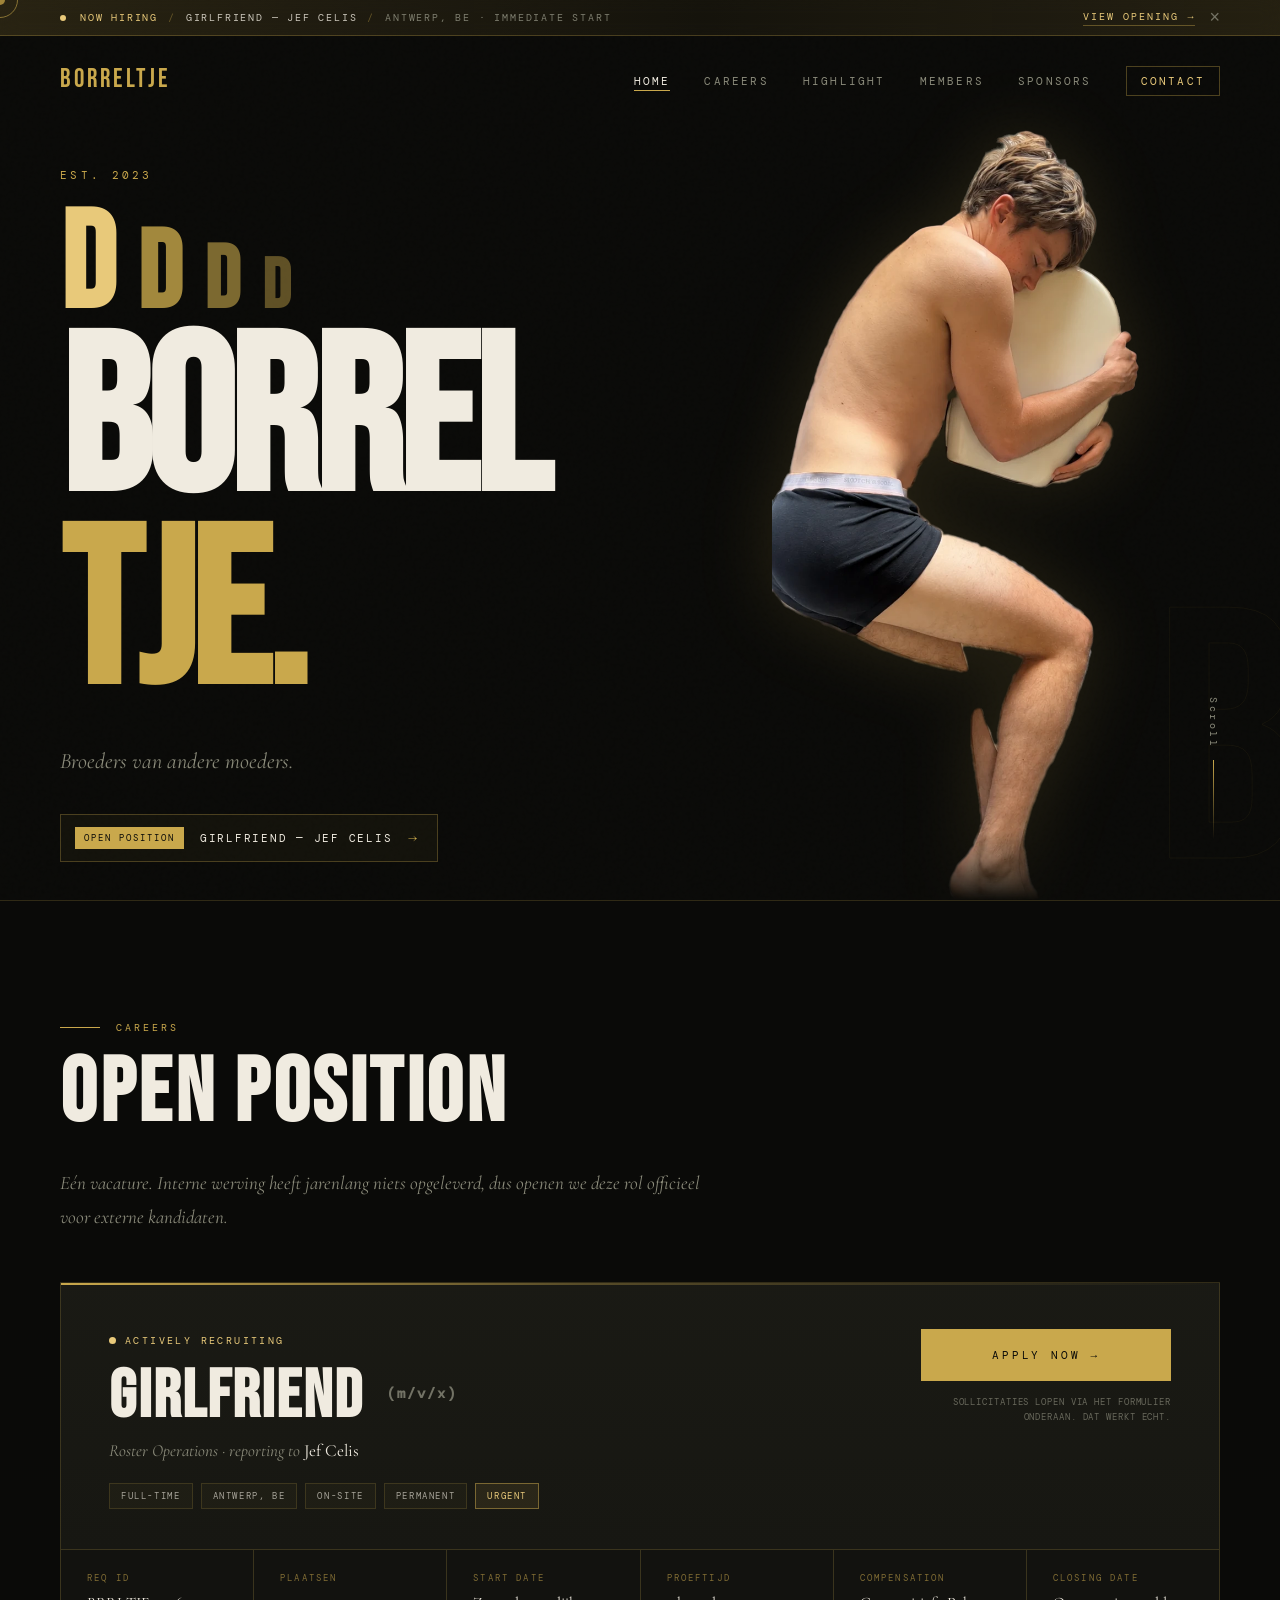
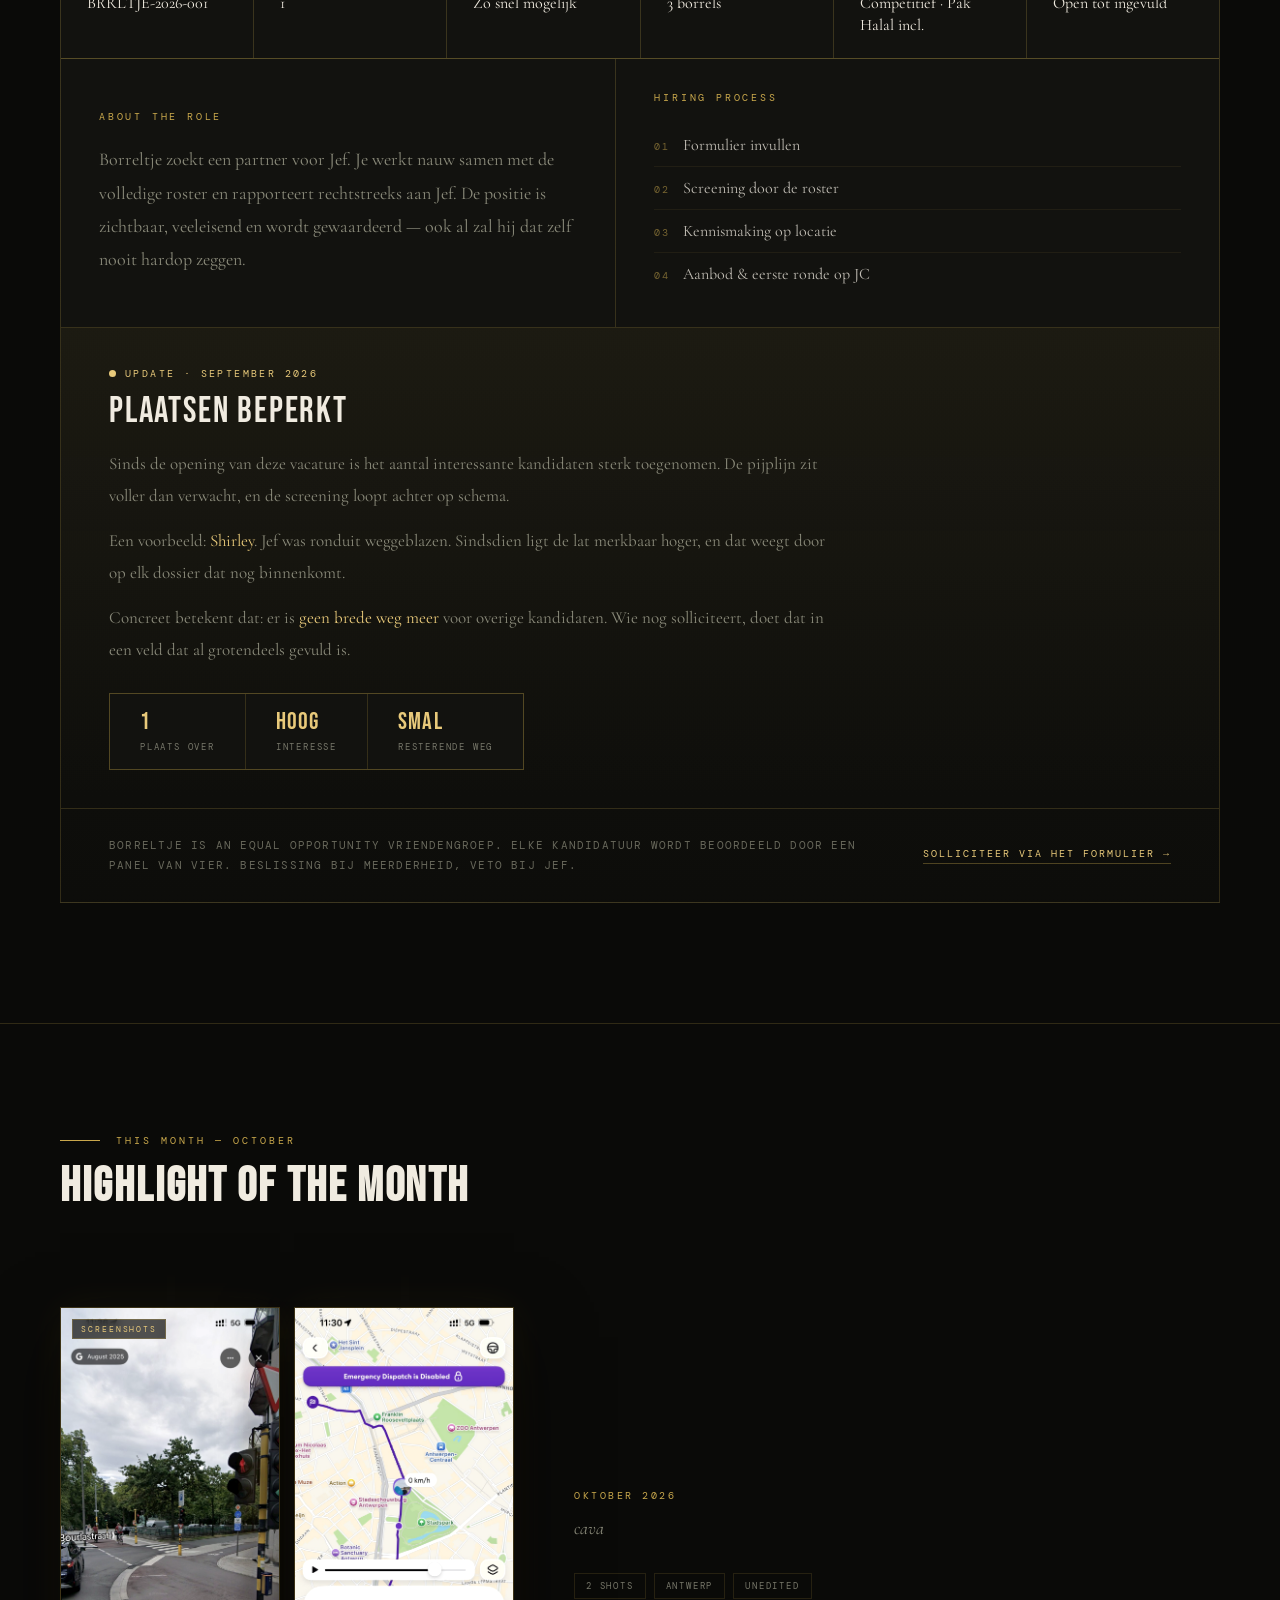
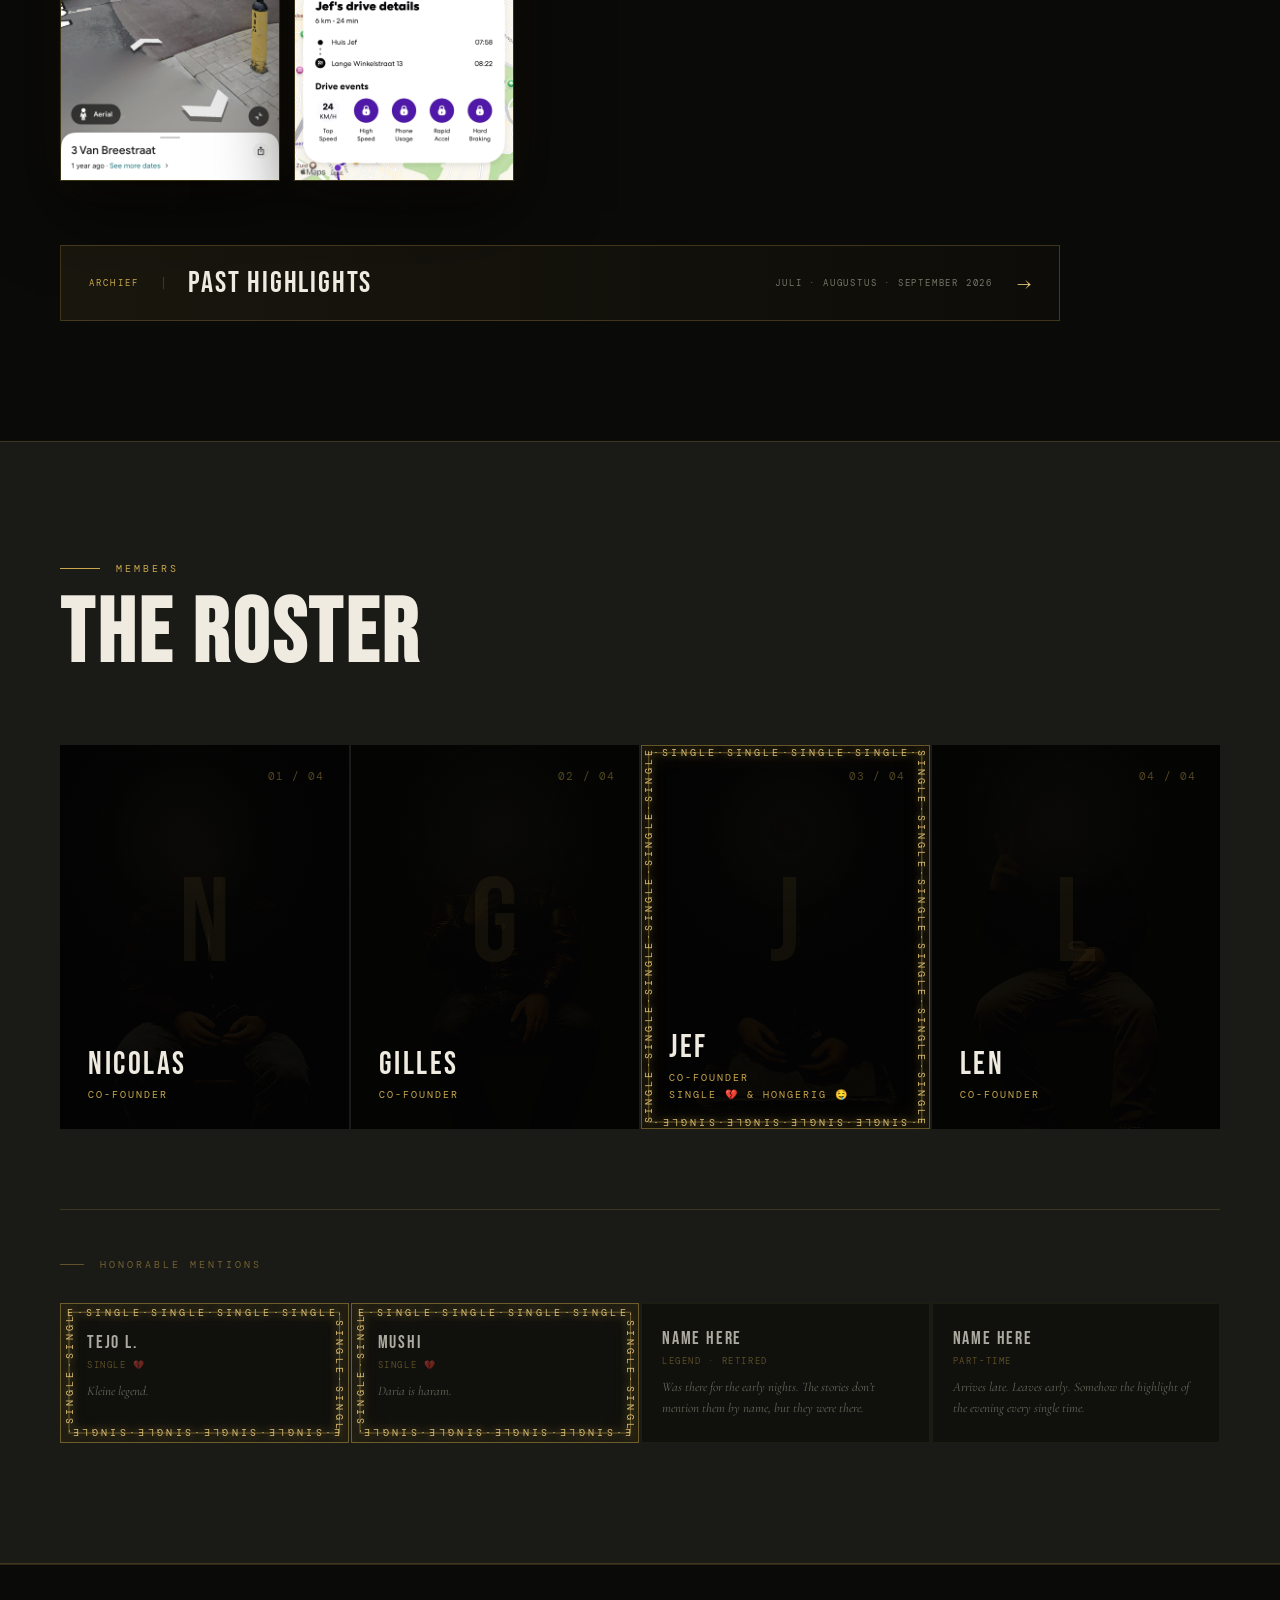
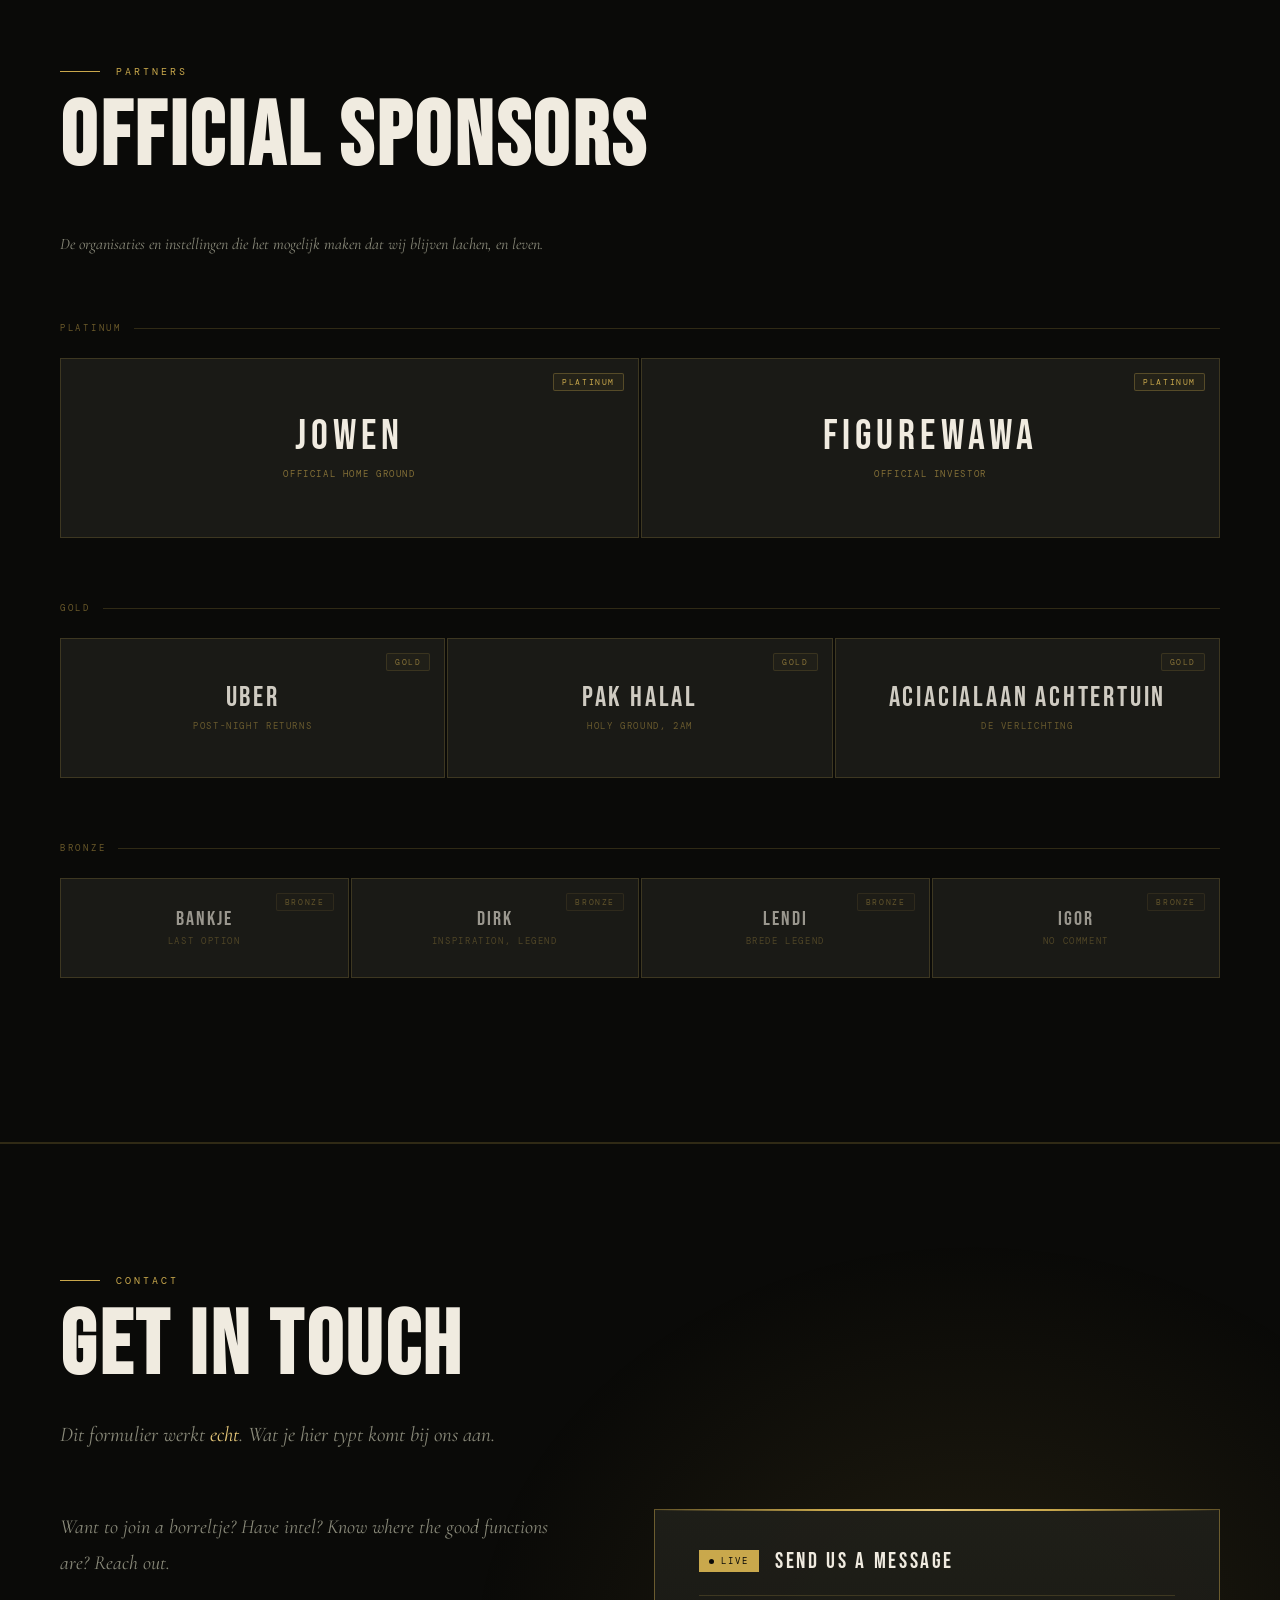
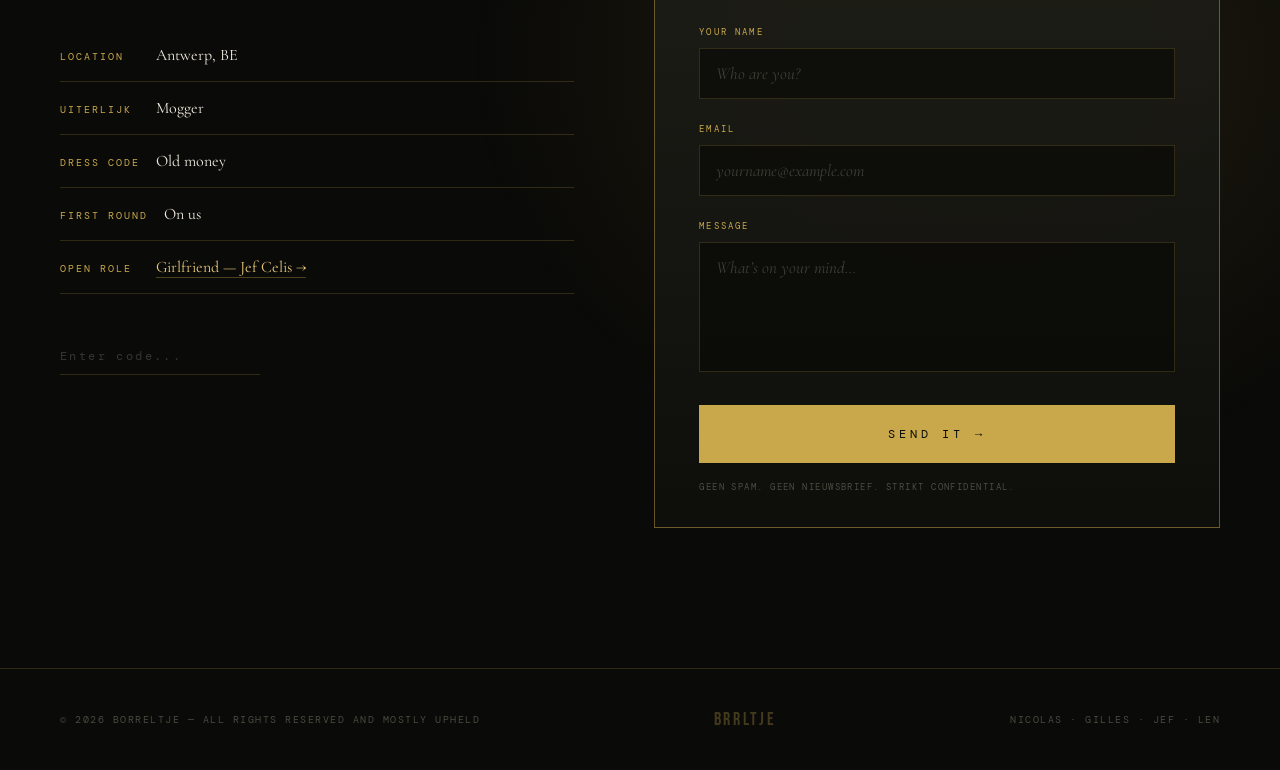
==== index.html @ 22146b02 "October highlight: cava; move September to Past Highlights Co-Authored-By: Claude Opus 5.5 <noreply@" ====
<!DOCTYPE html>
<html lang="en">
<head>
<meta charset="UTF-8">
<meta name="viewport" content="width=device-width, initial-scale=1.0">
<title>BORRELTJE</title>
<link href="https://fonts.googleapis.com/css2?family=Bebas+Neue&family=Cormorant+Garamond:ital,wght@0,300;0,400;1,300;1,400&family=DM+Mono:wght@300;400&display=swap" rel="stylesheet">
<link rel="stylesheet" href="styles.css">
</head>
<body>

<div class="cursor" id="cursor"></div>
<div class="cursor-ring" id="cursorRing"></div>

<!-- HIRING BAR -->
<div class="hiring-bar" id="hiringBar">
  <span class="hiring-dot"></span>
  <p class="hiring-text"><strong>Now hiring</strong><span class="hiring-sep">/</span>Girlfriend &mdash; Jef Celis<span class="hiring-sep">/</span><span class="hiring-loc">Antwerp, BE &middot; Immediate start</span></p>
  <a href="#vacancy" class="hiring-cta">View opening &rarr;</a>
  <button class="hiring-close" id="hiringClose" type="button" aria-label="Dismiss announcement">&times;</button>
</div>

<!-- NAV -->
<nav id="nav">
  <a href="#home" class="nav-logo">Borreltje</a>
  <ul class="nav-links" id="navLinks">
    <li><a href="#home" class="active">Home</a></li>
    <li><a href="#vacancy">Careers</a></li>
    <li class="nav-optional"><a href="#highlight">Highlight</a></li>
    <li><a href="#members">Members</a></li>
    <li><a href="#sponsors">Sponsors</a></li>
    <li><a href="#contact" class="nav-cta">Contact</a></li>
  </ul>
  <button class="nav-toggle" id="navToggle" type="button"
          aria-label="Open menu" aria-expanded="false" aria-controls="navLinks">
    <span></span><span></span><span></span>
  </button>
</nav>
<div class="nav-scrim" id="navScrim" aria-hidden="true"></div>

<!-- HERO -->
<section id="home">
  <div class="hero-eyebrow">Est. 2023</div>
  <h1 class="hero-title hero-title--drop" id="heroDrop" aria-label="Borreltje.">
    <span class="drop-stutter" aria-hidden="true"><i style="--i:0">D</i><i style="--i:1">d</i><i style="--i:2">d</i><i style="--i:3">d</i></span>
    <span class="drop-word">Borrel</span>
    <span class="drop-word">tje.</span>
  </h1>
  <p class="hero-sub">Broeders van andere moeders.</p>

  <a href="#vacancy" class="hero-vacancy">
    <span class="hero-vacancy-badge">Open position</span>
    <span class="hero-vacancy-role">Girlfriend &mdash; Jef Celis</span>
    <span class="hero-vacancy-arrow">&rarr;</span>
  </a>

  <div class="hero-line"><span>Scroll</span></div>
  <div class="hero-bg-text">B</div>
  <div class="hero-photo hero-photo--cutout"><img src="assets/hero-cutout.webp" alt="" width="666" height="1395"></div>
</section>

<!-- VACANCY -->
<section id="vacancy">
  <div class="section-label">Careers</div>
  <h2 class="section-title reveal">OPEN POSITION</h2>
  <p class="vacancy-intro reveal">
    E&eacute;n vacature. Interne werving heeft jarenlang niets opgeleverd, dus openen we deze rol
    officieel voor externe kandidaten.
  </p>

  <article class="job-card reveal">

    <header class="job-head">
      <div class="job-head-main">
        <div class="job-status"><span class="job-status-dot"></span>Actively recruiting</div>
        <h3 class="job-title">Girlfriend <span>(m/v/x)</span></h3>
        <p class="job-team">Roster Operations &middot; reporting to <strong>Jef Celis</strong></p>
        <ul class="job-tags">
          <li>Full-time</li>
          <li>Antwerp, BE</li>
          <li>On-site</li>
          <li>Permanent</li>
          <li class="urgent">Urgent</li>
        </ul>
      </div>
      <div class="job-head-side">
        <a href="#contact" class="job-apply"><span>Apply now &rarr;</span></a>
        <p class="job-apply-note">Sollicitaties lopen via het formulier onderaan. Dat werkt echt.</p>
      </div>
    </header>

    <div class="job-meta">
      <div class="job-meta-item">
        <span class="job-meta-label">Req ID</span>
        <span class="job-meta-val">BRRLTJE-2026-001</span>
      </div>
      <div class="job-meta-item">
        <span class="job-meta-label">Plaatsen</span>
        <span class="job-meta-val">1</span>
      </div>
      <div class="job-meta-item">
        <span class="job-meta-label">Start date</span>
        <span class="job-meta-val">Zo snel mogelijk</span>
      </div>
      <div class="job-meta-item">
        <span class="job-meta-label">Proeftijd</span>
        <span class="job-meta-val">3 borrels</span>
      </div>
      <div class="job-meta-item">
        <span class="job-meta-label">Compensation</span>
        <span class="job-meta-val">Competitief &middot; Pak Halal incl.</span>
      </div>
      <div class="job-meta-item">
        <span class="job-meta-label">Closing date</span>
        <span class="job-meta-val">Open tot ingevuld</span>
      </div>
    </div>

    <div class="job-body">
      <section class="job-block">
        <h4 class="job-block-title">About the role</h4>
        <p class="job-block-text">
          Borreltje zoekt een partner voor Jef. Je werkt nauw samen met de volledige roster
          en rapporteert rechtstreeks aan Jef. De positie is zichtbaar, veeleisend en wordt
          gewaardeerd &mdash; ook al zal hij dat zelf nooit hardop zeggen.
        </p>
      </section>

      <section class="job-block">
        <h4 class="job-block-title">Hiring process</h4>
        <ol class="job-steps">
          <li><span>01</span>Formulier invullen</li>
          <li><span>02</span>Screening door de roster</li>
          <li><span>03</span>Kennismaking op locatie</li>
          <li><span>04</span>Aanbod &amp; eerste ronde op JC</li>
        </ol>
      </section>
    </div>

    <aside class="job-notice">
      <div class="job-notice-head">
        <span class="job-notice-dot"></span>
        <span class="job-notice-label">Update &middot; September 2026</span>
      </div>
      <h4 class="job-notice-title">Plaatsen beperkt</h4>
      <p class="job-notice-text">
        Sinds de opening van deze vacature is het aantal interessante kandidaten sterk
        toegenomen. De pijplijn zit voller dan verwacht, en de screening loopt achter op schema.
      </p>
      <p class="job-notice-text">
        Een voorbeeld: <strong>Shirley</strong>. Jef was ronduit weggeblazen. Sindsdien ligt de
        lat merkbaar hoger, en dat weegt door op elk dossier dat nog binnenkomt.
      </p>
      <p class="job-notice-text">
        Concreet betekent dat: er is <strong>geen brede weg meer</strong> voor overige kandidaten.
        Wie nog solliciteert, doet dat in een veld dat al grotendeels gevuld is.
      </p>
      <div class="job-notice-stats">
        <div class="job-notice-stat">
          <span class="job-notice-stat-val">1</span>
          <span class="job-notice-stat-label">Plaats over</span>
        </div>
        <div class="job-notice-stat">
          <span class="job-notice-stat-val">Hoog</span>
          <span class="job-notice-stat-label">Interesse</span>
        </div>
        <div class="job-notice-stat">
          <span class="job-notice-stat-val">Smal</span>
          <span class="job-notice-stat-label">Resterende weg</span>
        </div>
      </div>
    </aside>

    <footer class="job-foot">
      <p>
        Borreltje is an equal opportunity vriendengroep. Elke kandidatuur wordt beoordeeld door een
        panel van vier. Beslissing bij meerderheid, veto bij Jef.
      </p>
      <a href="#contact" class="job-foot-link">Solliciteer via het formulier &rarr;</a>
    </footer>

  </article>
</section>

<!-- HIGHLIGHT OF THE MONTH -->
<section id="highlight">
  <div class="section-label">This Month &mdash; October</div>
  <h2 class="section-title reveal" style="font-size:clamp(26px,7vw,48px);">HIGHLIGHT OF THE MONTH</h2>

  <div class="highlight-box reveal">
    <div class="highlight-gallery highlight-gallery--phone">
      <figure class="highlight-shot">
        <img src="assets/highlight-cava-1.jpg" alt="Street View van het kruispunt aan de Van Breestraat in Antwerpen" loading="lazy">
      </figure>
      <figure class="highlight-shot">
        <img src="assets/highlight-cava-2.jpg" alt="Life360-rit van Jef: 6 km in 24 minuten naar de Lange Winkelstraat, topsnelheid 24 km/u" loading="lazy">
      </figure>
      <span class="highlight-media-tag">Screenshots</span>
    </div>

    <div class="highlight-text">
      <div class="highlight-date">Oktober 2026</div>
      <p class="highlight-caption">cava</p>
      <div class="highlight-meta">
        <span>2 shots</span>
        <span>Antwerp</span>
        <span>Unedited</span>
      </div>
    </div>
  </div>

  <a href="past-highlights.html" class="highlight-archive reveal">
    <span class="highlight-archive-label">Archief</span>
    <span class="highlight-archive-title">Past Highlights</span>
    <span class="highlight-archive-months">Juli &middot; Augustus &middot; September 2026</span>
    <span class="highlight-archive-arrow" aria-hidden="true">&rarr;</span>
  </a>
</section>

<!-- MEMBERS -->
<section id="members">
  <div class="section-label">Members</div>
  <h2 class="section-title reveal">THE ROSTER</h2>

  <div class="members-grid">
    <!-- Nicolas -->
    <div class="member-card reveal" style="--member-photo:url('assets/portrait-nicolas.jpg'); --face-x:43%; --face-y:24%">
      <div class="member-bg"></div>
      <div class="member-shade"></div>
      <div class="member-initial">N</div>
      <div class="member-index">01 / 04</div>
      <div class="member-border"></div>
      <div class="member-name-wrap">
        <div class="member-name">Nicolas</div>
        <div class="member-role">Co-founder</div>
      </div>
      <div class="member-info">
        <p class="member-desc">Group leader</p>
      </div>
    </div>

    <!-- Gilles -->
    <div class="member-card reveal" style="transition-delay:0.1s; --member-photo:url('assets/portrait-gilles.jpg'); --face-x:51%; --face-y:23%">
      <div class="member-bg"></div>
      <div class="member-shade"></div>
      <div class="member-initial">G</div>
      <div class="member-index">02 / 04</div>
      <div class="member-border"></div>
      <div class="member-name-wrap">
        <div class="member-name">Gilles</div>
        <div class="member-role">Co-founder</div>
      </div>
      <div class="member-info">
        <p class="member-desc">SO naar Polen</p>
      </div>
    </div>

    <!-- Jef -->
    <div class="member-card member-card--single reveal" style="transition-delay:0.2s; --member-photo:url('assets/portrait-jef.jpg'); --face-x:51%; --face-y:23%">
      <div class="member-bg"></div>
      <div class="member-shade"></div>
      <div class="member-initial">J</div>
      <div class="member-index">03 / 04</div>
      <div class="member-border"></div>

      <svg class="single-ring" viewBox="0 0 300 400" preserveAspectRatio="xMidYMid meet"
           xmlns="http://www.w3.org/2000/svg" xmlns:xlink="http://www.w3.org/1999/xlink" aria-hidden="true">
        <defs>
          <path id="singleRingPath" d="M 8 8 H 292 V 392 H 8 Z"/>
        </defs>
        <use class="single-ring-track" href="#singleRingPath" xlink:href="#singleRingPath"/>
        <text class="single-ring-text" textLength="2672" lengthAdjust="spacing" dy="0.34em"><textPath href="#singleRingPath" xlink:href="#singleRingPath" startOffset="-133.6">SINGLE·SINGLE·SINGLE·SINGLE·SINGLE·SINGLE·SINGLE·SINGLE·SINGLE·SINGLE·SINGLE·SINGLE·SINGLE·SINGLE·SINGLE·SINGLE·SINGLE·SINGLE·SINGLE·SINGLE·SINGLE·SINGLE·SINGLE·SINGLE·SINGLE·SINGLE·SINGLE·SINGLE·SINGLE·SINGLE·SINGLE·SINGLE·SINGLE·SINGLE·SINGLE·SINGLE·SINGLE·SINGLE·SINGLE·SINGLE·<animate attributeName="startOffset" from="-133.6" to="-66.8" dur="1.6s" repeatCount="indefinite"/></textPath></text>
      </svg>

      <div class="member-name-wrap">
        <div class="member-name">Jef</div>
        <div class="member-role">Co-founder</div>
        <div class="member-role">Single &#128148; &amp; hongerig &#129316;</div>
      </div>
      <div class="member-info">
        <p class="member-desc">Vacature open &mdash; zie <a href="#vacancy">Careers</a></p>
      </div>
    </div>

    <!-- Len -->
    <div class="member-card reveal" style="transition-delay:0.3s; --member-photo:url('assets/portrait-len.jpg'); --face-x:45%; --face-y:19%">
      <div class="member-bg"></div>
      <div class="member-shade"></div>
      <div class="member-initial">L</div>
      <div class="member-index">04 / 04</div>
      <div class="member-border"></div>
      <div class="member-name-wrap">
        <div class="member-name">Len</div>
        <div class="member-role">Co-founder</div>
      </div>
      <div class="member-info">
        <p class="member-desc">D d de mogger</p>
      </div>
    </div>
  </div>

  <!-- HONORABLE MENTIONS -->
  <div class="honorable-mentions reveal" style="transition-delay:0.4s">
    <div class="honorable-label">Honorable Mentions</div>
    <div class="honorable-grid">

      <!-- Tejo + Mushi: same SINGLE ring as Jef, drawn to the card's size by script.js -->
      <div class="honorable-card honorable-card--single">
        <svg class="single-ring single-ring--fit" aria-hidden="true"></svg>
        <div class="honorable-name">Tejo L.</div>
        <div class="honorable-tag">Single &#128148;</div>
        <p class="honorable-desc">Kleine legend.</p>
      </div>

      <div class="honorable-card honorable-card--single">
        <svg class="single-ring single-ring--fit" aria-hidden="true"></svg>
        <div class="honorable-name">Mushi</div>
        <div class="honorable-tag">Single &#128148;</div>
        <p class="honorable-desc">Daria is haram.</p>
      </div>

      <div class="honorable-card">
        <div class="honorable-name">Name Here</div>
        <div class="honorable-tag">Legend &middot; Retired</div>
        <p class="honorable-desc">Was there for the early nights. The stories don&rsquo;t mention them by name, but they were there.</p>
      </div>

      <div class="honorable-card">
        <div class="honorable-name">Name Here</div>
        <div class="honorable-tag">Part-time</div>
        <p class="honorable-desc">Arrives late. Leaves early. Somehow the highlight of the evening every single time.</p>
      </div>

    </div>
  </div>
</section>

<!-- SPONSORS -->
<section id="sponsors">
  <div class="section-label">Partners</div>
  <h2 class="section-title reveal">OFFICIAL SPONSORS</h2>

  <p class="sponsors-intro reveal">
    De organisaties en instellingen die het mogelijk maken dat wij blijven lachen, en leven.
  </p>

  <!-- PLATINUM -->
  <div class="sponsors-tier reveal">
    <div class="sponsors-tier-label">Platinum</div>
    <div class="sponsors-row-platinum">

      <div class="sponsor-card platinum">
        <div class="sponsor-tier-badge">Platinum</div>
        <div class="sponsor-logo-text">Jowen</div>
        <div class="sponsor-tagline">Official Home Ground</div>
      </div>

      <div class="sponsor-card platinum">
        <div class="sponsor-tier-badge">Platinum</div>
        <div class="sponsor-logo-text">Figurewawa</div>
        <div class="sponsor-tagline">Official investor</div>
      </div>

    </div>
  </div>

  <!-- GOLD -->
  <div class="sponsors-tier reveal" style="transition-delay:0.1s">
    <div class="sponsors-tier-label">Gold</div>
    <div class="sponsors-row-gold">

      <div class="sponsor-card gold">
        <div class="sponsor-tier-badge">Gold</div>
        <div class="sponsor-logo-text">Uber</div>
        <div class="sponsor-tagline">Post-night returns</div>
      </div>

      <div class="sponsor-card gold">
        <div class="sponsor-tier-badge">Gold</div>
        <div class="sponsor-logo-text">Pak Halal</div>
        <div class="sponsor-tagline">Holy ground, 2AM</div>
      </div>

      <div class="sponsor-card gold">
        <div class="sponsor-tier-badge">Gold</div>
        <div class="sponsor-logo-text">Aciacialaan achtertuin</div>
        <div class="sponsor-tagline">De verlichting</div>
      </div>

    </div>
  </div>

  <!-- BRONZE -->
  <div class="sponsors-tier reveal" style="transition-delay:0.2s">
    <div class="sponsors-tier-label">Bronze</div>
    <div class="sponsors-row-bronze">

      <div class="sponsor-card bronze">
        <div class="sponsor-tier-badge">Bronze</div>
        <div class="sponsor-logo-text">Bankje</div>
        <div class="sponsor-tagline">Last option</div>
      </div>

      <div class="sponsor-card bronze">
        <div class="sponsor-tier-badge">Bronze</div>
        <div class="sponsor-logo-text">Dirk</div>
        <div class="sponsor-tagline">Inspiration, Legend</div>
      </div>

      <div class="sponsor-card bronze">
        <div class="sponsor-tier-badge">Bronze</div>
        <div class="sponsor-logo-text">Lendi</div>
        <div class="sponsor-tagline">Brede legend</div>
      </div>

      <div class="sponsor-card bronze">
        <div class="sponsor-tier-badge">Bronze</div>
        <div class="sponsor-logo-text">Igor</div>
        <div class="sponsor-tagline">No comment</div>
      </div>

    </div>
  </div>

</section>

<!-- CONTACT -->
<section id="contact">
  <div class="contact-glow" aria-hidden="true"></div>

  <div class="section-label">Contact</div>
  <h2 class="section-title reveal">GET IN TOUCH</h2>
  <p class="contact-tagline reveal">
    Dit formulier werkt <em>echt</em>. Wat je hier typt komt bij ons aan.
  </p>

  <div class="contact-inner">
    <div class="contact-left reveal">
      <p>Want to join a borreltje? Have intel? Know where the good functions are? Reach out.</p>
      <div class="contact-detail">
        <span class="contact-detail-label">Location</span>
        <span class="contact-detail-val">Antwerp, BE</span>
      </div>
      <div class="contact-detail">
        <span class="contact-detail-label">Uiterlijk</span>
        <span class="contact-detail-val">Mogger</span>
      </div>
      <div class="contact-detail">
        <span class="contact-detail-label">Dress code</span>
        <span class="contact-detail-val">Old money</span>
      </div>
      <div class="contact-detail">
        <span class="contact-detail-label">First round</span>
        <span class="contact-detail-val">On us</span>
      </div>
      <div class="contact-detail">
        <span class="contact-detail-label">Open role</span>
        <span class="contact-detail-val"><a href="#vacancy" class="contact-detail-link">Girlfriend &mdash; Jef Celis &rarr;</a></span>
      </div>
      <div class="secret-wrap">
        <input
          type="password"
          placeholder="Enter code..."
          id="secretCode"
          aria-label="Secret code"
        >
      </div>
    </div>

    <div class="contact-form-wrap reveal" style="transition-delay:0.15s">
      <div class="form-panel-label">
        <span class="form-live"><span class="form-live-dot"></span>Live</span>
        <span class="form-panel-title">Send us a message</span>
      </div>

      <form
        class="contact-form"
        id="contactForm"
        action="https://formspree.io/f/mzdyogzz"
        method="POST"
        onsubmit="handleSubmit(event)">
        <div class="form-group">
          <label for="fname">Your Name</label>
          <input type="text" name="name" placeholder="Who are you?" id="fname" required>
        </div>
        <div class="form-group">
          <label for="femail">Email</label>
          <input type="email" name="email" placeholder="yourname@example.com" id="femail" required>
        </div>
        <div class="form-group">
          <label for="fmsg">Message</label>
          <textarea name="message" placeholder="What&rsquo;s on your mind..." id="fmsg" required></textarea>
        </div>
        <button class="btn-submit" type="submit"><span>Send It &rarr;</span></button>
        <p class="form-status" id="formStatus" role="status" aria-live="polite"></p>
        <p class="form-foot">Geen spam. Geen nieuwsbrief. Strikt confidential.</p>
      </form>
    </div>
  </div>
</section>

<!-- SECRET MEMORY -->
<section id="memory" style="display:none; padding:120px 60px;">
  <div class="section-label">Memory</div>
  <h2 class="section-title">VAULT</h2>

  <div class="overview-grid" style="margin-top:48px;">
    <div class="overview-card">
      <div class="card-title">Avond 24/04/2026</div>
      <p class="card-text">Creatie website.</p>
    </div>
    <div class="overview-card">
      <div class="card-title">September 2026</div>
      <p class="card-text">Benidorm.</p>
    </div>
  </div>
</section>

<footer>
  <p>&copy; 2026 Borreltje &mdash; All rights reserved and mostly upheld</p>
  <div class="footer-logo">BRRLTJE</div>
  <p>Nicolas &middot; Gilles &middot; Jef &middot; Len</p>
</footer>

<script src="script.js"></script>
</body>
</html>
---- styles.css ----
:root {
  --bg: #0a0a08;
  --cream: #f0ebe0;
  --gold: #c9a84c;
  --gold-light: #e8c97a;
  --grey: #8a8a7a;
  --mid: #1a1a16;
  --border: rgba(201, 168, 76, 0.2);
}

*, *::before, *::after { box-sizing: border-box; margin: 0; padding: 0; }
html { scroll-behavior: smooth; }

body {
  background: var(--bg);
  color: var(--cream);
  font-family: 'Cormorant Garamond', serif;
  cursor: none;
  overflow-x: hidden;
}

/* CUSTOM CURSOR */
.cursor {
  position: fixed;
  width: 10px; height: 10px;
  background: var(--gold);
  border-radius: 50%;
  pointer-events: none;
  z-index: 9999;
  transform: translate(-50%, -50%);
  transition: transform 0.1s ease;
  mix-blend-mode: difference;
}
.cursor-ring {
  position: fixed;
  width: 36px; height: 36px;
  border: 1px solid var(--gold);
  border-radius: 50%;
  pointer-events: none;
  z-index: 9998;
  transform: translate(-50%, -50%);
  transition: all 0.18s ease;
  opacity: 0.6;
}

/* NOISE OVERLAY */
body::before {
  content: '';
  position: fixed;
  inset: 0;
  background-image: url("data:image/svg+xml,%3Csvg viewBox='0 0 256 256' xmlns='http://www.w3.org/2000/svg'%3E%3Cfilter id='noise'%3E%3CfeTurbulence type='fractalNoise' baseFrequency='0.9' numOctaves='4' stitchTiles='stitch'/%3E%3C/filter%3E%3Crect width='100%25' height='100%25' filter='url(%23noise)' opacity='0.04'/%3E%3C/svg%3E");
  pointer-events: none;
  z-index: 0;
  opacity: 0.4;
}

/* NAV */
nav {
  position: fixed;
  top: 0; left: 0; right: 0;
  z-index: 100;
  display: flex;
  justify-content: space-between;
  align-items: center;
  padding: 28px 60px;
  border-bottom: 1px solid transparent;
  transition: border-color 0.4s, background 0.4s;
}
nav.scrolled {
  border-color: var(--border);
  background: rgba(10,10,8,0.92);
  backdrop-filter: blur(12px);
}
.nav-logo {
  font-family: 'Bebas Neue', sans-serif;
  font-size: 26px;
  letter-spacing: 0.12em;
  color: var(--gold);
  text-decoration: none;
}
.nav-links {
  display: flex;
  gap: 48px;
  list-style: none;
}
.nav-links a {
  font-family: 'DM Mono', monospace;
  font-size: 11px;
  letter-spacing: 0.2em;
  text-transform: uppercase;
  color: var(--grey);
  text-decoration: none;
  transition: color 0.3s;
  position: relative;
}
.nav-links a::after {
  content: '';
  position: absolute;
  bottom: -3px; left: 0;
  width: 0; height: 1px;
  background: var(--gold);
  transition: width 0.3s;
}
.nav-links a:hover, .nav-links a.active { color: var(--cream); }
.nav-links a:hover::after, .nav-links a.active::after { width: 100%; }

/* SECTIONS */
section {
  position: relative;
  z-index: 1;
}
body > section { min-height: 100vh; }

/* ── HERO ── */
#home {
  display: flex;
  flex-direction: column;
  justify-content: center;
  align-items: flex-start;
  padding: 100px 60px 0;
  overflow: hidden;
}
.hero-photo {
  position: absolute;
  top: 0;
  right: 0;
  width: 58%;
  height: 100%;
  z-index: 0;
  pointer-events: none;
  opacity: 0;
  animation: fadeUp 1.6s 0.3s forwards;
}
.hero-photo img {
  width: 100%;
  height: 100%;
  object-fit: cover;
  object-position: center 20%;
  -webkit-mask-image: linear-gradient(to right, transparent 0%, rgba(0,0,0,0.55) 22%, black 48%);
  mask-image: linear-gradient(to right, transparent 0%, rgba(0,0,0,0.55) 22%, black 48%);
}
.hero-photo::after {
  content: '';
  position: absolute;
  inset: 0;
  background: linear-gradient(to top, var(--bg) 0%, transparent 30%, transparent 78%, rgba(10,10,8,0.5) 100%);
}
#home .hero-eyebrow,
#home .hero-title,
#home .hero-sub,
#home .hero-line { position: relative; z-index: 2; }
@media (max-width: 768px) {
  .hero-photo { width: 100%; opacity: 0.35 !important; }
  .hero-photo img { object-position: center 25%; -webkit-mask-image: linear-gradient(to bottom, transparent 0%, rgba(0,0,0,0.4) 30%, black 65%); mask-image: linear-gradient(to bottom, transparent 0%, rgba(0,0,0,0.4) 30%, black 65%); }
}
.hero-eyebrow {
  font-family: 'DM Mono', monospace;
  font-size: 11px;
  letter-spacing: 0.3em;
  color: var(--gold);
  text-transform: uppercase;
  margin-bottom: 24px;
  opacity: 0;
  animation: fadeUp 0.8s 0.2s forwards;
}
.hero-title {
  font-family: 'Bebas Neue', sans-serif;
  font-size: clamp(96px, 18vw, 220px);
  line-height: 0.88;
  letter-spacing: -0.02em;
  color: var(--cream);
  opacity: 0;
  animation: fadeUp 0.9s 0.4s forwards;
}
.hero-title span { color: var(--gold); display: block; }
.hero-sub {
  font-family: 'Cormorant Garamond', serif;
  font-style: italic;
  font-size: 22px;
  color: var(--grey);
  margin-top: 32px;
  opacity: 0;
  animation: fadeUp 0.9s 0.7s forwards;
}
.hero-line {
  position: absolute;
  right: 60px;
  bottom: 60px;
  display: flex;
  flex-direction: column;
  align-items: center;
  gap: 12px;
  opacity: 0;
  animation: fadeUp 0.9s 1s forwards;
}
.hero-line span {
  font-family: 'DM Mono', monospace;
  font-size: 10px;
  letter-spacing: 0.25em;
  color: var(--grey);
  writing-mode: vertical-rl;
}
.hero-line::after {
  content: '';
  width: 1px;
  height: 80px;
  background: linear-gradient(to bottom, var(--gold), transparent);
}
.hero-bg-text {
  position: absolute;
  bottom: -30px;
  right: -20px;
  font-family: 'Bebas Neue', sans-serif;
  font-size: 28vw;
  color: transparent;
  -webkit-text-stroke: 1px rgba(201,168,76,0.06);
  pointer-events: none;
  line-height: 1;
  user-select: none;
}

/* ── OVERVIEW ── */
#overview {
  padding: 120px 60px;
  display: flex;
  flex-direction: column;
  justify-content: center;
}
.section-label {
  font-family: 'DM Mono', monospace;
  font-size: 10px;
  letter-spacing: 0.3em;
  color: var(--gold);
  text-transform: uppercase;
  margin-bottom: 16px;
  display: flex;
  align-items: center;
  gap: 16px;
}
.section-label::before {
  content: '';
  width: 40px;
  height: 1px;
  background: var(--gold);
}
.section-title {
  font-family: 'Bebas Neue', sans-serif;
  font-size: clamp(48px, 7vw, 96px);
  letter-spacing: 0.04em;
  line-height: 1;
  margin-bottom: 48px;
}
.overview-grid {
  display: grid;
  grid-template-columns: 1fr 1fr;
  gap: 2px;
  margin-top: 48px;
}
.overview-card {
  background: var(--mid);
  padding: 48px;
  border: 1px solid var(--border);
  position: relative;
  overflow: hidden;
  transition: background 0.4s;
}
.overview-card:hover { background: #1f1f18; }
.overview-card::before {
  content: '';
  position: absolute;
  top: 0; left: 0;
  width: 3px; height: 0;
  background: var(--gold);
  transition: height 0.4s;
}
.overview-card:hover::before { height: 100%; }
.card-num {
  font-family: 'Bebas Neue', sans-serif;
  font-size: 64px;
  color: rgba(201,168,76,0.12);
  line-height: 1;
  margin-bottom: 16px;
}
.card-title {
  font-family: 'Bebas Neue', sans-serif;
  font-size: 22px;
  letter-spacing: 0.1em;
  color: var(--cream);
  margin-bottom: 12px;
}
.card-text {
  font-size: 16px;
  line-height: 1.7;
  color: var(--grey);
}

/* ── MEMBERS ── */
#members {
  padding: 120px 60px;
  background: var(--mid);
  border-top: 1px solid var(--border);
  border-bottom: 1px solid var(--border);
  min-height: auto;
}
.members-grid {
  display: grid;
  grid-template-columns: repeat(4, 1fr);
  gap: 2px;
  margin-top: 64px;
}
.member-card {
  position: relative;
  aspect-ratio: 3/4;
  overflow: hidden;
  background: var(--bg);
  cursor: none;
}
.member-bg {
  position: absolute;
  inset: 0;
  background: var(--member-photo) center 22%/cover no-repeat;
  filter: grayscale(0.15) brightness(0.85) contrast(1.15);
  opacity: 0.6;
  transition: transform 0.7s cubic-bezier(0.25,0.46,0.45,0.94), filter 0.6s ease, opacity 0.6s ease;
}
.member-bg::after {
  content: '';
  position: absolute;
  inset: 0;
  background: linear-gradient(160deg, rgba(26,26,20,0.5) 0%, rgba(13,13,10,0.5) 100%),
              linear-gradient(180deg, rgba(10,10,8,0.7) 0%, rgba(10,10,8,0.7) 100%);
}
.member-card:hover .member-bg {
  transform: scale(1.06);
  filter: grayscale(0) brightness(1) contrast(1.1);
  opacity: 1;
}

/* ── FACE COVER ──
   Faces are defocused and dropped into shadow. The blur lives inside
   .member-bg so it inherits the photo's own filter, opacity and hover scale,
   and takes the dark gradient on top like the rest of the image — that is what
   keeps the edge smooth instead of a pasted patch.

   --face-x / --face-y are the measured head centre of each portrait, set per
   card inline: "center 22%/cover" drops every head in a different spot. */
.member-card {
  --face-x: 50%;
  --face-y: 23%;
  --face-blur: 18px;
}
.member-bg::before {
  content: '';
  position: absolute;
  inset: 0;
  /* portrait-gilles and portrait-len are cut-outs with an alpha channel, and
     blurring a cut-out spreads its alpha until the sharp face shows through
     from underneath — so the copy is composited on the page colour first to
     give the blur something solid to work on. */
  background: var(--member-photo) center 22%/cover no-repeat var(--bg);
  filter: blur(var(--face-blur));
  -webkit-mask-image: radial-gradient(ellipse 32% 25% at var(--face-x) var(--face-y),
    #000 0%, #000 47%, rgba(0,0,0,0.5) 74%, transparent 100%);
  mask-image: radial-gradient(ellipse 32% 25% at var(--face-x) var(--face-y),
    #000 0%, #000 47%, rgba(0,0,0,0.5) 74%, transparent 100%);
}
.member-shade {
  position: absolute;
  inset: 0;
  pointer-events: none;
  background:
    radial-gradient(ellipse 34% 27% at var(--face-x) var(--face-y),
      rgba(10,10,8,0.7) 0%,
      rgba(10,10,8,0.52) 46%,
      rgba(10,10,8,0.2) 74%,
      rgba(10,10,8,0) 100%),
    radial-gradient(ellipse 62% 48% at var(--face-x) var(--face-y),
      rgba(10,10,8,0.14) 0%,
      rgba(10,10,8,0) 100%);
  transition: transform 0.7s cubic-bezier(0.25,0.46,0.45,0.94), opacity 0.6s ease;
}
/* the portrait pushes in on hover — track it so the head stays covered */
.member-card:hover .member-shade { transform: scale(1.06); }

.member-initial {
  position: absolute;
  top: 50%;
  left: 50%;
  transform: translate(-50%, -60%);
  font-family: 'Bebas Neue', sans-serif;
  font-size: 120px;
  color: rgba(201,168,76,0.08);
  transition: all 0.5s;
  line-height: 1;
}
.member-card:hover .member-initial {
  color: rgba(201,168,76,0.14);
  transform: translate(-50%, -62%);
}
.member-info {
  position: absolute;
  bottom: 0; left: 0; right: 0;
  padding: 32px 28px;
  background: linear-gradient(to top, rgba(10,10,8,0.95) 0%, transparent 100%);
  transform: translateY(20px);
  opacity: 0;
  transition: all 0.4s;
}
.member-card:hover .member-info { transform: translateY(0); opacity: 1; }
.member-name-wrap {
  position: absolute;
  bottom: 28px;
  left: 28px;
  transition: all 0.4s;
}
.member-card:hover .member-name-wrap { bottom: 80px; }
.member-name {
  font-family: 'Bebas Neue', sans-serif;
  font-size: 32px;
  letter-spacing: 0.08em;
  color: var(--cream);
}
.member-role {
  font-family: 'DM Mono', monospace;
  font-size: 10px;
  letter-spacing: 0.2em;
  color: var(--gold);
  text-transform: uppercase;
  margin-top: 4px;
}
.member-desc {
  font-size: 14px;
  line-height: 1.6;
  color: var(--grey);
  font-style: italic;
}
.member-index {
  position: absolute;
  top: 24px;
  right: 24px;
  font-family: 'DM Mono', monospace;
  font-size: 11px;
  color: rgba(201,168,76,0.4);
  letter-spacing: 0.1em;
}
.member-border {
  position: absolute;
  inset: 0;
  border: 1px solid transparent;
  transition: border-color 0.4s;
  pointer-events: none;
}
.member-card:hover .member-border { border-color: var(--border); }

/* ── HONORABLE MENTIONS ── */
.honorable-mentions {
  margin-top: 80px;
  padding-top: 48px;
  border-top: 1px solid var(--border);
}
.honorable-label {
  font-family: 'DM Mono', monospace;
  font-size: 10px;
  letter-spacing: 0.3em;
  color: rgba(201,168,76,0.5);
  text-transform: uppercase;
  margin-bottom: 32px;
  display: flex;
  align-items: center;
  gap: 16px;
}
.honorable-label::before {
  content: '';
  width: 24px;
  height: 1px;
  background: rgba(201,168,76,0.4);
}
.honorable-grid {
  display: grid;
  grid-template-columns: repeat(4, 1fr);
  gap: 2px;
}
.honorable-card {
  background: rgba(10,10,8,0.6);
  border: 1px solid rgba(201,168,76,0.08);
  padding: 24px 20px;
  position: relative;
  overflow: hidden;
  transition: background 0.3s, border-color 0.3s;
}
.honorable-card:hover {
  background: rgba(26,26,22,0.8);
  border-color: rgba(201,168,76,0.2);
}
.honorable-card::before {
  content: '';
  position: absolute;
  top: 0; left: 0;
  width: 2px; height: 0;
  background: rgba(201,168,76,0.4);
  transition: height 0.3s;
}
.honorable-card:hover::before { height: 100%; }
.honorable-name {
  font-family: 'Bebas Neue', sans-serif;
  font-size: 18px;
  letter-spacing: 0.1em;
  color: rgba(240,235,224,0.7);
  margin-bottom: 6px;
}
.honorable-tag {
  font-family: 'DM Mono', monospace;
  font-size: 9px;
  letter-spacing: 0.18em;
  color: rgba(201,168,76,0.4);
  text-transform: uppercase;
  margin-bottom: 10px;
}
.honorable-desc {
  font-size: 13px;
  line-height: 1.55;
  color: rgba(138,138,122,0.7);
  font-style: italic;
}

/* ── SPONSORS ── */
#sponsors {
  padding: 100px 60px;
  border-top: 1px solid var(--border);
  border-bottom: 1px solid var(--border);
}
.sponsors-intro {
  font-size: 16px;
  color: var(--grey);
  font-style: italic;
  max-width: 500px;
  line-height: 1.7;
  margin-bottom: 64px;
}
.sponsors-tier {
  margin-bottom: 64px;
}
.sponsors-tier-label {
  font-family: 'DM Mono', monospace;
  font-size: 9px;
  letter-spacing: 0.3em;
  text-transform: uppercase;
  color: rgba(201,168,76,0.5);
  margin-bottom: 24px;
  display: flex;
  align-items: center;
  gap: 12px;
}
.sponsors-tier-label::after {
  content: '';
  flex: 1;
  height: 1px;
  background: var(--border);
}

/* Platinum tier — big */
.sponsors-row-platinum {
  display: flex;
  gap: 2px;
  flex-wrap: wrap;
}
.sponsor-card {
  background: var(--mid);
  border: 1px solid var(--border);
  display: flex;
  flex-direction: column;
  align-items: center;
  justify-content: center;
  text-align: center;
  position: relative;
  overflow: hidden;
  transition: background 0.4s, border-color 0.4s;
  cursor: none;
}
.sponsor-card:hover {
  background: #1f1f18;
  border-color: rgba(201,168,76,0.4);
}
.sponsor-card::before {
  content: '';
  position: absolute;
  inset: 0;
  background: radial-gradient(ellipse at center, rgba(201,168,76,0.04) 0%, transparent 70%);
  opacity: 0;
  transition: opacity 0.4s;
}
.sponsor-card:hover::before { opacity: 1; }

/* Platinum size */
.sponsor-card.platinum {
  padding: 48px 40px;
  flex: 1 1 280px;
  min-height: 180px;
}
.sponsor-card.platinum .sponsor-logo-text {
  font-family: 'Bebas Neue', sans-serif;
  font-size: 42px;
  letter-spacing: 0.12em;
  color: var(--cream);
  line-height: 1;
  margin-bottom: 10px;
}

/* Gold tier */
.sponsors-row-gold {
  display: flex;
  gap: 2px;
  flex-wrap: wrap;
}
.sponsor-card.gold {
  padding: 32px 28px;
  flex: 1 1 200px;
  min-height: 140px;
}
.sponsor-card.gold .sponsor-logo-text {
  font-family: 'Bebas Neue', sans-serif;
  font-size: 28px;
  letter-spacing: 0.1em;
  color: rgba(240,235,224,0.85);
  line-height: 1;
  margin-bottom: 8px;
}

/* Bronze tier */
.sponsors-row-bronze {
  display: flex;
  gap: 2px;
  flex-wrap: wrap;
}
.sponsor-card.bronze {
  padding: 20px 24px;
  flex: 1 1 160px;
  min-height: 100px;
}
.sponsor-card.bronze .sponsor-logo-text {
  font-family: 'Bebas Neue', sans-serif;
  font-size: 20px;
  letter-spacing: 0.1em;
  color: rgba(240,235,224,0.6);
  line-height: 1;
  margin-bottom: 6px;
}

.sponsor-tagline {
  font-family: 'DM Mono', monospace;
  font-size: 9px;
  letter-spacing: 0.18em;
  text-transform: uppercase;
}
.sponsor-card.platinum .sponsor-tagline { color: rgba(201,168,76,0.6); }
.sponsor-card.gold    .sponsor-tagline { color: rgba(201,168,76,0.45); }
.sponsor-card.bronze  .sponsor-tagline { color: rgba(201,168,76,0.3); }

.sponsor-tier-badge {
  position: absolute;
  top: 14px;
  right: 14px;
  font-family: 'DM Mono', monospace;
  font-size: 8px;
  letter-spacing: 0.2em;
  text-transform: uppercase;
  padding: 3px 8px;
  border-radius: 2px;
}
.sponsor-card.platinum .sponsor-tier-badge {
  color: var(--gold);
  border: 1px solid rgba(201,168,76,0.3);
  background: rgba(201,168,76,0.06);
}
.sponsor-card.gold .sponsor-tier-badge {
  color: rgba(201,168,76,0.6);
  border: 1px solid rgba(201,168,76,0.15);
  background: rgba(201,168,76,0.04);
}
.sponsor-card.bronze .sponsor-tier-badge {
  color: rgba(201,168,76,0.4);
  border: 1px solid rgba(201,168,76,0.1);
  background: rgba(201,168,76,0.02);
}

/* ── HIGHLIGHT OF THE MONTH ── */
#highlight {
  padding: 90px 60px;
  min-height: auto;
  display: flex;
  flex-direction: column;
}
.highlight-box {
  margin-top: 40px;
  display: flex;
  align-items: center;
  gap: 32px;
  max-width: 520px;
}
.highlight-photo {
  flex: 0 0 auto;
  width: 140px;
  height: 140px;
  border: 1px solid var(--border);
  background: var(--mid);
  position: relative;
  overflow: hidden;
}
.highlight-photo img {
  width: 100%;
  height: 100%;
  object-fit: cover;
  display: block;
}
.highlight-photo.empty img { display: none; }
.highlight-photo.empty::before {
  content: '+';
  position: absolute;
  inset: 0;
  display: flex;
  align-items: center;
  justify-content: center;
  font-family: 'Bebas Neue', sans-serif;
  font-size: 36px;
  color: rgba(201,168,76,0.25);
}
.highlight-photo.empty::after {
  content: 'Add photo';
  position: absolute;
  bottom: 10px;
  left: 0; right: 0;
  text-align: center;
  font-family: 'DM Mono', monospace;
  font-size: 8px;
  letter-spacing: 0.15em;
  text-transform: uppercase;
  color: rgba(138,138,122,0.5);
}
.highlight-text { flex: 1; }
.highlight-date {
  font-family: 'DM Mono', monospace;
  font-size: 10px;
  letter-spacing: 0.25em;
  color: var(--gold);
  text-transform: uppercase;
  margin-bottom: 10px;
}
.highlight-caption {
  font-size: 16px;
  line-height: 1.7;
  color: var(--grey);
  font-style: italic;
}
@media (max-width: 768px) {
  #highlight { padding: 70px 24px; }
  .highlight-box { flex-direction: column; align-items: flex-start; gap: 20px; }
  .highlight-photo { width: 110px; height: 110px; }
}

/* ── CONTACT ── */
#contact {
  padding: 120px 60px;
  display: flex;
  flex-direction: column;
  justify-content: center;
}
.contact-inner {
  display: grid;
  grid-template-columns: 1fr 1fr;
  gap: 120px;
  align-items: start;
  margin-top: 64px;
}
.contact-left p {
  font-size: 20px;
  line-height: 1.8;
  color: var(--grey);
  font-style: italic;
  margin-bottom: 48px;
}
.contact-detail {
  display: flex;
  align-items: baseline;
  gap: 16px;
  padding: 16px 0;
  border-bottom: 1px solid var(--border);
}
.contact-detail-label {
  font-family: 'DM Mono', monospace;
  font-size: 10px;
  letter-spacing: 0.2em;
  color: var(--gold);
  text-transform: uppercase;
  min-width: 80px;
}
.contact-detail-val {
  font-size: 16px;
  color: var(--cream);
}
.contact-form {
  display: flex;
  flex-direction: column;
  gap: 0;
}
.form-group {
  position: relative;
  margin-bottom: 32px;
}
.form-group label {
  font-family: 'DM Mono', monospace;
  font-size: 10px;
  letter-spacing: 0.2em;
  text-transform: uppercase;
  color: var(--gold);
  display: block;
  margin-bottom: 8px;
}
.form-group input,
.form-group textarea {
  width: 100%;
  background: transparent;
  border: none;
  border-bottom: 1px solid var(--border);
  padding: 12px 0;
  color: var(--cream);
  font-family: 'Cormorant Garamond', serif;
  font-size: 18px;
  outline: none;
  transition: border-color 0.3s;
  cursor: none;
  resize: none;
}
.form-group input:focus,
.form-group textarea:focus { border-color: var(--gold); }
.form-group textarea { min-height: 100px; }
.form-group input::placeholder,
.form-group textarea::placeholder {
  color: rgba(138,138,122,0.4);
  font-style: italic;
}
.btn-submit {
  align-self: flex-start;
  background: transparent;
  border: 1px solid var(--gold);
  color: var(--gold);
  font-family: 'DM Mono', monospace;
  font-size: 11px;
  letter-spacing: 0.3em;
  text-transform: uppercase;
  padding: 18px 48px;
  cursor: none;
  position: relative;
  overflow: hidden;
  transition: color 0.3s;
  margin-top: 8px;
}
.btn-submit::before {
  content: '';
  position: absolute;
  inset: 0;
  background: var(--gold);
  transform: translateX(-100%);
  transition: transform 0.4s cubic-bezier(0.25,0.46,0.45,0.94);
}
.btn-submit:hover { color: var(--bg); }
.btn-submit:hover::before { transform: translateX(0); }
.btn-submit span { position: relative; z-index: 1; }

/* FOOTER (page footer only - the job card has its own <footer>) */
body > footer {
  padding: 40px 60px;
  border-top: 1px solid var(--border);
  display: flex;
  justify-content: space-between;
  align-items: center;
}
body > footer p {
  font-family: 'DM Mono', monospace;
  font-size: 10px;
  letter-spacing: 0.15em;
  color: rgba(138,138,122,0.5);
  text-transform: uppercase;
}
.footer-logo {
  font-family: 'Bebas Neue', sans-serif;
  font-size: 18px;
  letter-spacing: 0.15em;
  color: rgba(201,168,76,0.3);
}

/* ANIMATIONS */
@keyframes fadeUp {
  from { opacity: 0; transform: translateY(30px); }
  to   { opacity: 1; transform: translateY(0); }
}
.reveal {
  opacity: 0;
  transform: translateY(40px);
  transition: opacity 0.8s ease, transform 0.8s ease;
}
.reveal.visible {
  opacity: 1;
  transform: translateY(0);
}

/* SCROLLBAR */
::-webkit-scrollbar { width: 4px; }
::-webkit-scrollbar-track { background: var(--bg); }
::-webkit-scrollbar-thumb { background: var(--gold); opacity: 0.4; }

/* ── MEMORY (secret) ── */
#memory {
  padding: 120px 60px;
}

/* ===== MOBILE ===== */
@media (max-width: 768px) {
  body { cursor: auto; }
  .cursor, .cursor-ring { display: none; }

  nav { padding: 16px 20px; }
  .nav-links { gap: 16px; }
  .nav-links a { font-size: 9px; letter-spacing: 0.1em; }

  #home { padding: 0 24px; }
  .hero-title { font-size: clamp(64px, 20vw, 120px); }
  .hero-sub { font-size: 18px; }

  #overview { padding: 80px 36px; }
  #members, #contact, #sponsors { padding: 80px 20px; }
  #memory { padding: 80px 36px; min-height: auto; }

  .overview-grid { grid-template-columns: 1fr; }
  #memory .overview-grid { grid-template-columns: 1fr; }
  .members-grid { grid-template-columns: 1fr 1fr; }
  .member-name { font-size: 24px; }
  .honorable-grid { grid-template-columns: 1fr 1fr; }
  .contact-inner { grid-template-columns: 1fr; gap: 60px; }
  .sponsors-row-platinum,
  .sponsors-row-gold,
  .sponsors-row-bronze { flex-direction: column; }
  .sponsor-card.platinum,
  .sponsor-card.gold,
  .sponsor-card.bronze { flex: 1 1 auto; }

  body > footer {
    flex-direction: column;
    gap: 12px;
    text-align: center;
    padding: 30px 20px;
  }
}

@media (max-width: 420px) {
  .nav-links { display: none; }
  .honorable-grid { grid-template-columns: 1fr; }
}
/* =====================================================================
   v03 — CAREERS LAYOUT, AUGUST VIDEO HIGHLIGHT, SINGLE RING, LOUD FORM
   (appended: these rules intentionally override earlier ones)
   ===================================================================== */

:root {
  --bar-h: 36px;
  --gold-soft: rgba(201, 168, 76, 0.45);
  --panel: #12120f;
}

/* ── TOP HIRING BAR ── */
.hiring-bar {
  position: fixed;
  top: 0; left: 0; right: 0;
  height: var(--bar-h);
  z-index: 120;
  display: flex;
  align-items: center;
  gap: 14px;
  padding: 0 60px;
  background: linear-gradient(90deg, rgba(201,168,76,0.16), rgba(201,168,76,0.06) 55%, rgba(201,168,76,0.14));
  border-bottom: 1px solid rgba(201,168,76,0.28);
  backdrop-filter: blur(10px);
}
.hiring-dot {
  width: 6px; height: 6px;
  border-radius: 50%;
  background: var(--gold-light);
  flex: 0 0 auto;
  box-shadow: 0 0 0 0 rgba(232,201,122,0.6);
  animation: pulseDot 2.4s ease-out infinite;
}
.hiring-text {
  font-family: 'DM Mono', monospace;
  font-size: 10px;
  letter-spacing: 0.18em;
  text-transform: uppercase;
  color: rgba(240,235,224,0.82);
  white-space: nowrap;
  overflow: hidden;
  text-overflow: ellipsis;
}
.hiring-text strong { color: var(--gold-light); font-weight: 400; }
.hiring-sep { color: rgba(201,168,76,0.4); margin: 0 10px; }
.hiring-loc { color: rgba(138,138,122,0.9); }
.hiring-cta {
  margin-left: auto;
  font-family: 'DM Mono', monospace;
  font-size: 10px;
  letter-spacing: 0.2em;
  text-transform: uppercase;
  color: var(--gold-light);
  text-decoration: none;
  border-bottom: 1px solid rgba(201,168,76,0.4);
  padding-bottom: 2px;
  white-space: nowrap;
  transition: color 0.3s, border-color 0.3s;
}
.hiring-cta:hover { color: var(--cream); border-color: var(--cream); }
.hiring-close {
  background: none;
  border: none;
  color: rgba(138,138,122,0.8);
  font-size: 18px;
  line-height: 1;
  padding: 0 0 2px;
  cursor: none;
  transition: color 0.3s;
  flex: 0 0 auto;
}
.hiring-close:hover { color: var(--cream); }

body.hiring-dismissed .hiring-bar { display: none; }

/* nav sits under the bar */
nav { top: var(--bar-h); }
body.hiring-dismissed nav { top: 0; }
.nav-links { gap: 34px; }
.nav-cta {
  border: 1px solid rgba(201,168,76,0.35);
  padding: 7px 14px;
  color: var(--gold-light) !important;
  transition: background 0.3s, color 0.3s, border-color 0.3s;
}
.nav-cta::after { display: none; }
.nav-cta:hover { background: var(--gold); color: var(--bg) !important; border-color: var(--gold); }

#home { padding-top: 130px; }

/* ── HERO VACANCY PILL ── */
.hero-vacancy {
  position: relative;
  z-index: 2;
  margin-top: 40px;
  display: inline-flex;
  align-items: center;
  gap: 16px;
  padding: 12px 20px 12px 14px;
  border: 1px solid rgba(201,168,76,0.3);
  background: rgba(201,168,76,0.05);
  text-decoration: none;
  max-width: 100%;
  opacity: 0;
  animation: fadeUp 0.9s 0.9s forwards;
  transition: border-color 0.35s, background 0.35s;
}
.hero-vacancy:hover { border-color: var(--gold); background: rgba(201,168,76,0.1); }
.hero-vacancy-badge {
  font-family: 'DM Mono', monospace;
  font-size: 9px;
  letter-spacing: 0.22em;
  text-transform: uppercase;
  color: var(--bg);
  background: var(--gold);
  padding: 5px 9px;
  white-space: nowrap;
}
.hero-vacancy-role {
  font-family: 'DM Mono', monospace;
  font-size: 11px;
  letter-spacing: 0.16em;
  text-transform: uppercase;
  color: var(--cream);
}
.hero-vacancy-arrow {
  color: var(--gold);
  font-size: 14px;
  transition: transform 0.35s;
  display: inline-block;
}
.hero-vacancy:hover .hero-vacancy-arrow { transform: translateX(5px); }

/* ── VACANCY / JOB POSTING ── */
#vacancy {
  padding: 120px 60px;
  min-height: auto;
  border-top: 1px solid var(--border);
}
.vacancy-intro {
  margin-top: -22px;
  margin-bottom: 48px;
  max-width: 640px;
  font-size: 19px;
  line-height: 1.8;
  color: var(--grey);
  font-style: italic;
}

.job-card {
  border: 1px solid var(--border);
  background: linear-gradient(180deg, rgba(28,28,22,0.92) 0%, rgba(14,14,11,0.92) 100%);
  position: relative;
}
.job-card::before {
  content: '';
  position: absolute;
  top: 0; left: 0; right: 0;
  height: 2px;
  background: linear-gradient(90deg, var(--gold) 0%, rgba(201,168,76,0.35) 45%, transparent 100%);
}

.job-head {
  display: flex;
  align-items: flex-start;
  justify-content: space-between;
  gap: 48px;
  padding: 46px 48px 40px;
  border-bottom: 1px solid var(--border);
}
.job-status {
  display: inline-flex;
  align-items: center;
  gap: 9px;
  font-family: 'DM Mono', monospace;
  font-size: 10px;
  letter-spacing: 0.24em;
  text-transform: uppercase;
  color: var(--gold-light);
  margin-bottom: 18px;
}
.job-status-dot {
  width: 7px; height: 7px;
  border-radius: 50%;
  background: var(--gold-light);
  animation: pulseDot 2.4s ease-out infinite;
}
.job-title {
  font-family: 'Bebas Neue', sans-serif;
  font-size: clamp(40px, 5.5vw, 68px);
  line-height: 0.95;
  letter-spacing: 0.03em;
  color: var(--cream);
}
.job-title span {
  font-family: 'DM Mono', monospace;
  font-size: 14px;
  letter-spacing: 0.14em;
  color: rgba(138,138,122,0.8);
  vertical-align: middle;
  margin-left: 10px;
}
.job-team {
  font-size: 17px;
  color: var(--grey);
  font-style: italic;
  margin-top: 10px;
}
.job-team strong { color: var(--cream); font-style: normal; font-weight: 400; }
.job-tags {
  display: flex;
  flex-wrap: wrap;
  gap: 8px;
  list-style: none;
  margin-top: 22px;
}
.job-tags li {
  font-family: 'DM Mono', monospace;
  font-size: 9px;
  letter-spacing: 0.18em;
  text-transform: uppercase;
  color: rgba(240,235,224,0.65);
  border: 1px solid rgba(201,168,76,0.18);
  background: rgba(201,168,76,0.04);
  padding: 6px 11px;
}
.job-tags li.urgent {
  color: var(--gold-light);
  border-color: rgba(201,168,76,0.5);
  background: rgba(201,168,76,0.1);
}

.job-head-side {
  flex: 0 0 auto;
  width: 250px;
  text-align: right;
}
.job-apply {
  display: block;
  text-align: center;
  background: var(--gold);
  color: var(--bg);
  border: 1px solid var(--gold);
  font-family: 'DM Mono', monospace;
  font-size: 11px;
  letter-spacing: 0.26em;
  text-transform: uppercase;
  padding: 18px 24px;
  text-decoration: none;
  position: relative;
  overflow: hidden;
  transition: color 0.3s;
}
.job-apply::before {
  content: '';
  position: absolute;
  inset: 0;
  background: var(--gold-light);
  transform: translateX(-100%);
  transition: transform 0.4s cubic-bezier(0.25,0.46,0.45,0.94);
}
.job-apply:hover::before { transform: translateX(0); }
.job-apply span { position: relative; z-index: 1; }
.job-apply-note {
  font-family: 'DM Mono', monospace;
  font-size: 9px;
  line-height: 1.7;
  letter-spacing: 0.1em;
  text-transform: uppercase;
  color: rgba(138,138,122,0.7);
  margin-top: 14px;
}

.job-meta {
  display: grid;
  grid-template-columns: repeat(auto-fit, minmax(170px, 1fr));
  gap: 1px;
  background: var(--border);
  border-bottom: 1px solid var(--border);
}
.job-meta-item {
  background: var(--panel);
  padding: 22px 26px;
  display: flex;
  flex-direction: column;
  gap: 8px;
}
.job-meta-label {
  font-family: 'DM Mono', monospace;
  font-size: 9px;
  letter-spacing: 0.24em;
  text-transform: uppercase;
  color: rgba(201,168,76,0.6);
}
.job-meta-val {
  font-size: 16px;
  color: var(--cream);
  line-height: 1.4;
}

.job-body {
  display: grid;
  grid-template-columns: 0.92fr 1fr;
  gap: 1px;
  background: var(--border);
}
.job-block {
  background: var(--panel);
  padding: 32px 38px;
  display: flex;
  flex-direction: column;
  justify-content: center;
}
.job-block-title {
  font-family: 'DM Mono', monospace;
  font-size: 10px;
  letter-spacing: 0.28em;
  text-transform: uppercase;
  color: var(--gold);
  font-weight: 400;
  margin-bottom: 20px;
}
.job-block-text {
  font-size: 18px;
  line-height: 1.85;
  color: var(--grey);
}
.job-list { list-style: none; }
.job-list li {
  position: relative;
  padding-left: 24px;
  font-size: 16px;
  line-height: 1.7;
  color: rgba(240,235,224,0.78);
  margin-bottom: 12px;
}
.job-list li:last-child { margin-bottom: 0; }
.job-list li::before {
  content: '';
  position: absolute;
  left: 0;
  top: 12px;
  width: 12px;
  height: 1px;
  background: var(--gold);
}
.job-list-soft li { color: var(--grey); font-style: italic; }
.job-list-soft li::before { background: rgba(201,168,76,0.4); }

.job-steps { list-style: none; counter-reset: none; }
.job-steps li {
  display: flex;
  align-items: baseline;
  gap: 14px;
  font-size: 16px;
  color: rgba(240,235,224,0.78);
  padding: 11px 0;
  border-bottom: 1px solid rgba(201,168,76,0.08);
}
.job-steps li:last-child { border-bottom: none; }
.job-steps li span {
  font-family: 'DM Mono', monospace;
  font-size: 10px;
  letter-spacing: 0.15em;
  color: rgba(201,168,76,0.55);
  flex: 0 0 auto;
}

/* ── VACANCY: limited spots notice ── */
.job-notice {
  border-top: 1px solid var(--border);
  padding: 34px 48px 38px;
  background:
    linear-gradient(180deg, rgba(201,168,76,0.05), rgba(201,168,76,0));
}
.job-notice-head {
  display: inline-flex;
  align-items: center;
  gap: 9px;
  margin-bottom: 14px;
}
.job-notice-dot {
  width: 7px; height: 7px;
  border-radius: 50%;
  background: var(--gold-light);
  animation: pulseDot 2.4s ease-out infinite;
}
.job-notice-label {
  font-family: 'DM Mono', monospace;
  font-size: 10px;
  letter-spacing: 0.24em;
  text-transform: uppercase;
  color: var(--gold-light);
}
.job-notice-title {
  font-family: 'Bebas Neue', sans-serif;
  font-size: clamp(26px, 3vw, 36px);
  letter-spacing: 0.05em;
  line-height: 1;
  color: var(--cream);
  font-weight: 400;
  margin-bottom: 18px;
}
.job-notice-text {
  font-size: 17px;
  line-height: 1.85;
  color: var(--grey);
  max-width: 720px;
  margin-bottom: 14px;
}
.job-notice-text:last-of-type { margin-bottom: 0; }
.job-notice-text strong {
  color: var(--gold-light);
  font-weight: 400;
}
.job-notice-stats {
  display: flex;
  flex-wrap: wrap;
  gap: 1px;
  margin-top: 28px;
  background: var(--border);
  border: 1px solid var(--border);
  width: fit-content;
}
.job-notice-stat {
  background: var(--panel);
  padding: 16px 30px;
  display: flex;
  flex-direction: column;
  gap: 7px;
}
.job-notice-stat-val {
  font-family: 'Bebas Neue', sans-serif;
  font-size: 24px;
  letter-spacing: 0.05em;
  line-height: 1;
  color: var(--gold-light);
}
.job-notice-stat-label {
  font-family: 'DM Mono', monospace;
  font-size: 9px;
  letter-spacing: 0.2em;
  text-transform: uppercase;
  color: rgba(138,138,122,0.85);
}

.job-foot {
  display: flex;
  align-items: center;
  justify-content: space-between;
  gap: 40px;
  padding: 26px 48px;
  border-top: 1px solid var(--border);
}
.job-foot p {
  font-family: 'DM Mono', monospace;
  font-size: 11px;
  line-height: 1.85;
  letter-spacing: 0.11em;
  text-transform: uppercase;
  color: rgba(138,138,122,0.72);
  max-width: 780px;
}
.job-foot-link {
  font-family: 'DM Mono', monospace;
  font-size: 10px;
  letter-spacing: 0.2em;
  text-transform: uppercase;
  color: var(--gold-light);
  text-decoration: none;
  white-space: nowrap;
  border-bottom: 1px solid rgba(201,168,76,0.35);
  padding-bottom: 3px;
  transition: color 0.3s, border-color 0.3s;
}
.job-foot-link:hover { color: var(--cream); border-color: var(--cream); }

/* ── HIGHLIGHT OF THE MONTH (video) ── */
#highlight {
  padding: 110px 60px 120px;
  border-top: 1px solid var(--border);
}
.highlight-box {
  margin-top: 48px;
  max-width: 1000px;
  display: flex;
  align-items: center;
  gap: 60px;
}
.highlight-gallery {
  position: relative;
  flex: 0 0 auto;
  display: flex;
  gap: 14px;
}
.highlight-shot {
  position: relative;
  margin: 0;
  width: 168px;
  border: 1px solid rgba(201,168,76,0.3);
  background: #000;
  overflow: hidden;
  box-shadow: 0 30px 70px rgba(0,0,0,0.65), 0 0 40px rgba(201,168,76,0.08);
  transition: transform 0.5s cubic-bezier(.2,.7,.3,1), border-color 0.4s;
}
.highlight-shot img {
  width: 100%;
  aspect-ratio: 9 / 16;
  object-fit: cover;
  display: block;
  filter: grayscale(0.25) contrast(1.04);
  transition: filter 0.5s;
}
.highlight-shot figcaption {
  position: absolute;
  left: 0; right: 0; bottom: 0;
  padding: 18px 10px 9px;
  font-family: 'DM Mono', monospace;
  font-size: 8px;
  letter-spacing: 0.2em;
  text-transform: uppercase;
  color: rgba(240,235,224,0.85);
  background: linear-gradient(to top, rgba(10,10,8,0.88), transparent);
}
.highlight-shot:hover {
  transform: translateY(-8px);
  border-color: rgba(201,168,76,0.65);
}
.highlight-shot:hover img { filter: grayscale(0) contrast(1.04); }
/* full phone screenshots: keep their own ratio so nothing gets cropped */
.highlight-gallery--phone .highlight-shot img { aspect-ratio: 1290 / 2796; }
@media (min-width: 769px) {
  .highlight-gallery--phone .highlight-shot { width: 220px; }
}

.highlight-media-tag {
  position: absolute;
  top: 12px; left: 12px;
  font-family: 'DM Mono', monospace;
  font-size: 8px;
  letter-spacing: 0.24em;
  text-transform: uppercase;
  color: var(--gold-light);
  background: rgba(10,10,8,0.7);
  border: 1px solid rgba(201,168,76,0.3);
  padding: 4px 8px;
  backdrop-filter: blur(4px);
  z-index: 2;
}

.highlight-text { flex: 1; min-width: 0; }
.highlight-title {
  font-family: 'Bebas Neue', sans-serif;
  font-size: clamp(34px, 4.5vw, 52px);
  letter-spacing: 0.05em;
  line-height: 1;
  color: var(--cream);
  margin: 6px 0 16px;
}
.highlight-caption {
  font-size: 18px;
  line-height: 1.85;
  color: var(--grey);
  font-style: italic;
  max-width: 460px;
}
.highlight-meta {
  display: flex;
  flex-wrap: wrap;
  gap: 8px;
  margin-top: 28px;
}
.highlight-meta span {
  font-family: 'DM Mono', monospace;
  font-size: 9px;
  letter-spacing: 0.2em;
  text-transform: uppercase;
  color: rgba(138,138,122,0.85);
  border: 1px solid rgba(201,168,76,0.15);
  padding: 6px 11px;
}

/* ── JEF: GLOWING RING + GLIDING "SINGLE" ── */
.member-card--single {
  z-index: 3;
  animation: singleGlow 3.4s ease-in-out infinite;
}
.member-card--single .member-border {
  border-color: rgba(201,168,76,0.5);
  box-shadow: inset 0 0 26px rgba(201,168,76,0.16);
}
.member-card--single:hover .member-border { border-color: rgba(201,168,76,0.75); }

.single-ring {
  position: absolute;
  inset: 0;
  width: 100%;
  height: 100%;
  pointer-events: none;
  z-index: 4;
}
.single-ring-track {
  fill: none;
  stroke: rgba(201,168,76,0.45);
  stroke-width: 1.1;
  filter: drop-shadow(0 0 5px rgba(201,168,76,0.55));
}
.single-ring-text {
  fill: #e8c97a;
  font-family: 'DM Mono', monospace;
  font-size: 10.5px;
  text-transform: uppercase;
  opacity: 0.92;
  filter: drop-shadow(0 0 4px rgba(201,168,76,0.6));
}

/* Jef's portrait reads a touch brighter on hover than the rest */
.member-bg::after { transition: opacity 0.6s ease; }
.member-card--single:hover .member-bg {
  filter: grayscale(0) brightness(1.16) contrast(1.05);
}
.member-card--single:hover .member-bg::after { opacity: 0.55; }

/* ── TEJO + MUSHI: same ring on honorable cards (path built in script.js) ── */
.honorable-card--single {
  z-index: 3;
  padding: 28px 26px;
  border-color: rgba(201,168,76,0.5);
  animation: singleGlow 3.4s ease-in-out infinite;
}
.honorable-card--single:hover { border-color: rgba(201,168,76,0.75); }
/* Jef's inner glow lives on .member-border; singleGlow owns this card's
   box-shadow, so the inset copy goes on a layer of its own */
.honorable-card--single::after {
  content: '';
  position: absolute;
  inset: 0;
  box-shadow: inset 0 0 26px rgba(201,168,76,0.16);
  pointer-events: none;
}

.member-info a {
  color: var(--gold-light);
  text-decoration: none;
  border-bottom: 1px solid rgba(201,168,76,0.4);
}
.member-info a:hover { color: var(--cream); border-color: var(--cream); }

/* ── CONTACT: the showpiece ── */
#contact {
  position: relative;
  overflow: hidden;
  padding: 130px 60px 140px;
  border-top: 1px solid var(--border);
}
.contact-glow {
  position: absolute;
  inset: 0;
  pointer-events: none;
  background: radial-gradient(58% 55% at 76% 46%, rgba(201,168,76,0.12) 0%, transparent 68%);
}
#contact > *:not(.contact-glow) { position: relative; z-index: 1; }
.contact-tagline {
  margin-top: -24px;
  font-size: 21px;
  line-height: 1.7;
  color: var(--grey);
  font-style: italic;
  max-width: 560px;
}
.contact-tagline em { color: var(--gold-light); }
.contact-inner {
  grid-template-columns: 1fr 1.1fr;
  gap: 80px;
  margin-top: 56px;
}
.contact-detail-link {
  color: var(--gold-light);
  text-decoration: none;
  border-bottom: 1px solid rgba(201,168,76,0.35);
  transition: color 0.3s, border-color 0.3s;
}
.contact-detail-link:hover { color: var(--cream); border-color: var(--cream); }

.secret-wrap { margin-top: 44px; }
.secret-wrap input {
  background: transparent;
  border: none;
  border-bottom: 1px solid var(--border);
  color: var(--cream);
  padding: 10px 0;
  width: 200px;
  font-family: 'DM Mono', monospace;
  font-size: 12px;
  letter-spacing: 0.2em;
  outline: none;
  cursor: none;
  transition: border-color 0.3s;
}
.secret-wrap input:focus { border-color: var(--gold); }
.secret-wrap input::placeholder { color: rgba(138,138,122,0.35); }

.contact-form-wrap {
  position: relative;
  padding: 38px 44px 34px;
  border: 1px solid var(--gold-soft);
  background: linear-gradient(180deg, rgba(31,31,25,0.96) 0%, rgba(14,14,11,0.96) 100%);
  animation: formGlow 4.6s ease-in-out infinite;
}
.contact-form-wrap::before {
  content: '';
  position: absolute;
  top: -1px; left: -1px; right: -1px;
  height: 2px;
  background: linear-gradient(90deg, transparent, var(--gold) 30%, var(--gold-light) 50%, var(--gold) 70%, transparent);
}
.form-panel-label {
  display: flex;
  align-items: center;
  gap: 16px;
  padding-bottom: 20px;
  margin-bottom: 30px;
  border-bottom: 1px solid var(--border);
}
.form-live {
  display: inline-flex;
  align-items: center;
  gap: 7px;
  font-family: 'DM Mono', monospace;
  font-size: 9px;
  letter-spacing: 0.22em;
  text-transform: uppercase;
  color: var(--bg);
  background: var(--gold);
  padding: 5px 10px;
}
.form-live-dot {
  width: 5px; height: 5px;
  border-radius: 50%;
  background: var(--bg);
  animation: blinkDot 1.6s ease-in-out infinite;
}
.form-panel-title {
  font-family: 'Bebas Neue', sans-serif;
  font-size: 22px;
  letter-spacing: 0.12em;
  color: var(--cream);
}

.contact-form-wrap .form-group { margin-bottom: 24px; }
.contact-form-wrap .form-group label {
  font-size: 9px;
  letter-spacing: 0.24em;
  margin-bottom: 10px;
}
.contact-form-wrap .form-group input,
.contact-form-wrap .form-group textarea {
  background: rgba(8,8,6,0.65);
  border: 1px solid var(--border);
  padding: 14px 16px;
  font-size: 17px;
  transition: border-color 0.3s, background 0.3s, box-shadow 0.3s;
}
.contact-form-wrap .form-group input:focus,
.contact-form-wrap .form-group textarea:focus {
  border-color: var(--gold);
  background: rgba(8,8,6,0.9);
  box-shadow: 0 0 0 3px rgba(201,168,76,0.09);
}
.contact-form-wrap .form-group textarea { min-height: 130px; }

.contact-form-wrap .btn-submit {
  align-self: stretch;
  width: 100%;
  margin-top: 4px;
  padding: 20px 32px;
  font-size: 12px;
  letter-spacing: 0.32em;
  background: var(--gold);
  border-color: var(--gold);
  color: var(--bg);
}
.contact-form-wrap .btn-submit::before { background: var(--gold-light); }
.contact-form-wrap .btn-submit:hover { color: var(--bg); }
.contact-form-wrap .btn-submit:disabled { opacity: 0.6; }

.form-status {
  font-family: 'DM Mono', monospace;
  font-size: 11px;
  letter-spacing: 0.14em;
  text-transform: uppercase;
  margin-top: 18px;
  line-height: 1.6;
}
.form-status:empty { display: none; }
.form-status.success { color: var(--gold-light); }
.form-status.error { color: #d98b7a; }
.form-foot {
  font-family: 'DM Mono', monospace;
  font-size: 9px;
  letter-spacing: 0.16em;
  text-transform: uppercase;
  color: rgba(138,138,122,0.5);
  margin-top: 18px;
}

/* ── ANIMATIONS ── */
@keyframes pulseDot {
  0%   { box-shadow: 0 0 0 0 rgba(232,201,122,0.5); }
  70%  { box-shadow: 0 0 0 7px rgba(232,201,122,0); }
  100% { box-shadow: 0 0 0 0 rgba(232,201,122,0); }
}
@keyframes blinkDot {
  0%, 100% { opacity: 1; }
  50%      { opacity: 0.25; }
}
@keyframes singleGlow {
  0%, 100% { box-shadow: 0 0 22px rgba(201,168,76,0.18); }
  50%      { box-shadow: 0 0 44px rgba(201,168,76,0.38); }
}
@keyframes formGlow {
  0%, 100% { box-shadow: 0 26px 70px rgba(0,0,0,0.55), 0 0 44px rgba(201,168,76,0.10); }
  50%      { box-shadow: 0 26px 70px rgba(0,0,0,0.55), 0 0 74px rgba(201,168,76,0.22); }
}

/* ── MOBILE ── */
@media (max-width: 1080px) {
  .job-head { flex-direction: column; gap: 32px; }
  .job-head-side { width: 100%; text-align: left; }
  .job-apply { display: inline-block; padding: 18px 44px; }
  .job-body { grid-template-columns: 1fr; }
  .job-block { padding: 30px 32px 32px; }
  .contact-inner { gap: 56px; }
}

@media (max-width: 768px) {
  :root { --bar-h: 34px; }

  .hiring-bar { padding: 0 16px; gap: 10px; }
  .hiring-text { font-size: 8px; letter-spacing: 0.12em; }
  .hiring-loc, .hiring-cta { display: none; }
  .hiring-text span:nth-of-type(2) { display: none; }
  .hiring-close { margin-left: auto; }

  .nav-links { gap: 12px; }
  .nav-cta { padding: 5px 9px; }

  #home { padding: 120px 24px 0; }
  .hero-vacancy { gap: 10px; padding: 10px 14px 10px 10px; flex-wrap: wrap; margin-top: 28px; }
  .hero-vacancy-role { font-size: 9px; letter-spacing: 0.12em; }

  #vacancy { padding: 80px 20px; }
  .vacancy-intro { font-size: 17px; }
  .job-head { padding: 32px 24px 30px; }
  .job-title span { display: block; margin-left: 0; margin-top: 8px; }
  .job-meta-item { padding: 18px 22px; }
  .job-meta-val { font-size: 15px; }
  .job-block { padding: 26px 24px 28px; }
  .job-foot p { font-size: 10px; }
  .job-block-text { font-size: 16px; }
  .job-list li, .job-steps li { font-size: 15px; }
  .job-foot { flex-direction: column; align-items: flex-start; gap: 18px; padding: 24px; }
  .job-notice { padding: 28px 24px 30px; }
  .job-notice-text { font-size: 16px; }
  .job-notice-stats { width: 100%; }
  .job-notice-stat { flex: 1 1 0; min-width: 0; padding: 14px 18px; }

  #highlight { padding: 70px 20px 80px; }
  .highlight-box { flex-direction: column; align-items: flex-start; gap: 32px; }
  .highlight-gallery { width: 100%; gap: 10px; }
  .highlight-shot { width: auto; flex: 1 1 0; min-width: 0; }
  .highlight-caption { font-size: 16px; }

  #contact { padding: 80px 20px 90px; }
  .contact-inner { grid-template-columns: 1fr; gap: 52px; }
  .contact-tagline { font-size: 18px; margin-top: -18px; }
  .contact-form-wrap { padding: 28px 22px 26px; }
  .contact-form-wrap .form-group input,
  .contact-form-wrap .form-group textarea { font-size: 16px; }
  .form-panel-title { font-size: 19px; }
}

@media (prefers-reduced-motion: reduce) {
  .member-card--single,
  .honorable-card--single,
  .contact-form-wrap,
  .hiring-dot,
  .job-status-dot,
  .form-live-dot { animation: none; }
  .member-card--single,
  .honorable-card--single { box-shadow: 0 0 30px rgba(201,168,76,0.26); }
  .contact-form-wrap { box-shadow: 0 26px 70px rgba(0,0,0,0.55), 0 0 56px rgba(201,168,76,0.16); }
}

/* fix: #home .hero-line forced position:relative upstream, which dropped the
   scroll cue out of its bottom-right anchor. Keep the z-index, restore absolute. */
#home .hero-line { position: absolute; z-index: 2; }

/* Narrow viewports: the 6-item nav overruns the bar before the 420px
   breakpoint hides it, so shed the optional item and tighten the rest. */
@media (max-width: 620px) {
  nav { padding: 14px 16px; }
  .nav-logo { font-size: 20px; }
  .nav-links { gap: 9px; }
  .nav-links a { font-size: 8px; letter-spacing: 0.06em; }
  .nav-links .nav-optional { display: none; }
  .nav-cta { padding: 5px 8px; }
}

/* Between the mobile breakpoint and roughly 900px the full-size nav (802px of
   content) is wider than the viewport. Tighten it just for that band. */
@media (min-width: 769px) and (max-width: 900px) {
  nav { padding: 20px 26px; }
  .nav-links { gap: 16px; }
  .nav-links a { font-size: 9px; letter-spacing: 0.1em; }
  .nav-cta { padding: 6px 10px; }
}

/* =====================================================================
   v04 — MOBILE PASS
   Most visitors are on a phone, so this block is the one that decides how
   the site reads. It intentionally overrides everything above it.
   ===================================================================== */

/* ── Mobile nav: hamburger + slide-down panel ───────────────────────── */
.nav-toggle {
  display: none;
  flex-direction: column;
  align-items: center;
  justify-content: center;
  gap: 5px;
  width: 40px;
  height: 40px;
  margin-right: -8px;
  padding: 0;
  background: none;
  border: none;
}
.nav-toggle span {
  display: block;
  width: 22px;
  height: 1.5px;
  background: var(--gold-light);
  transition: transform 0.3s ease, opacity 0.2s ease;
}
body.nav-open .nav-toggle span:nth-child(1) { transform: translateY(6.5px) rotate(45deg); }
body.nav-open .nav-toggle span:nth-child(2) { opacity: 0; }
body.nav-open .nav-toggle span:nth-child(3) { transform: translateY(-6.5px) rotate(-45deg); }

.nav-scrim { display: none; }

@media (max-width: 768px) {
  html {
    scroll-padding-top: calc(var(--bar-h) + 68px);
    -webkit-text-size-adjust: 100%;
  }
  body { -webkit-tap-highlight-color: rgba(201,168,76,0.15); }

  /* the custom cursor is gone down here, so give every control a real one */
  a, button, .video-sound, .hiring-close, .btn-submit { cursor: pointer; }
  .member-card, .sponsor-card, .honorable-card, .job-meta-item { cursor: default; }
  input, textarea { cursor: text; }

  nav { height: 56px; padding: 0 18px; }
  .nav-logo { font-size: 21px; }
  .nav-toggle { display: flex; }

  .nav-links {
    display: flex;
    position: absolute;
    top: 100%;
    left: 0;
    right: 0;
    flex-direction: column;
    align-items: stretch;
    gap: 0;
    padding: 6px 0 12px;
    background: rgba(10,10,8,0.97);
    backdrop-filter: blur(16px);
    border-bottom: 1px solid var(--border);
    box-shadow: 0 26px 50px rgba(0,0,0,0.55);
    opacity: 0;
    visibility: hidden;
    transform: translateY(-10px);
    transition: opacity 0.26s ease, transform 0.26s ease, visibility 0.26s;
  }
  body.nav-open .nav-links {
    opacity: 1;
    visibility: visible;
    transform: translateY(0);
  }
  /* the bar itself is transparent at scroll 0 - give it a ground while open */
  body.nav-open nav {
    background: rgba(10,10,8,0.97);
    backdrop-filter: blur(16px);
  }
  .nav-links li,
  .nav-links .nav-optional { display: block; }
  .nav-links a {
    display: block;
    padding: 16px 22px;
    font-size: 11px;
    letter-spacing: 0.26em;
    border-bottom: 1px solid rgba(201,168,76,0.07);
  }
  .nav-links a::after { display: none; }
  .nav-links a.active { color: var(--gold-light); }
  .nav-links li:nth-last-child(2) a { border-bottom: none; }
  .nav-links a.nav-cta {
    margin: 14px 22px 2px;
    padding: 16px 22px;
    text-align: center;
    border: 1px solid rgba(201,168,76,0.5);
    background: rgba(201,168,76,0.09);
  }

  .nav-scrim {
    display: block;
    position: fixed;
    inset: 0;
    z-index: 99;
    background: rgba(6,6,4,0.5);
    opacity: 0;
    visibility: hidden;
    transition: opacity 0.3s ease, visibility 0.3s;
  }
  body.nav-open .nav-scrim { opacity: 1; visibility: visible; }

  /* ── Announcement bar ── */
  .hiring-bar { padding: 0 14px; gap: 9px; }
  .hiring-text { font-size: 8.5px; letter-spacing: 0.1em; }
  .hiring-sep { margin: 0 7px; }
  .hiring-close {
    display: flex;
    align-items: center;
    justify-content: center;
    width: 32px;
    height: 32px;
    margin-right: -9px;
    padding: 0;
    font-size: 19px;
  }

  /* ── Shared section rhythm ── */
  body > section { min-height: auto; }
  .section-label { font-size: 9px; letter-spacing: 0.24em; gap: 12px; margin-bottom: 14px; }
  .section-label::before { width: 26px; }
  .section-title { font-size: clamp(40px, 12vw, 64px); margin-bottom: 34px; }

  /* ── Hero ── */
  #home {
    min-height: 100svh;
    padding: 116px 22px 104px;
  }
  .hero-eyebrow { font-size: 10px; letter-spacing: 0.26em; margin-bottom: 20px; }
  .hero-title { font-size: clamp(76px, 24vw, 130px); }
  .hero-sub { font-size: 17px; margin-top: 24px; }
  .hero-vacancy {
    width: 100%;
    margin-top: 30px;
    padding: 12px 14px 12px 10px;
    gap: 10px;
    flex-wrap: nowrap;
  }
  .hero-vacancy-badge { font-size: 8px; padding: 5px 7px; }
  .hero-vacancy-role { font-size: 9.5px; letter-spacing: 0.1em; }
  .hero-vacancy-arrow { margin-left: auto; }
  .hero-line { right: 16px; bottom: 18px; gap: 8px; }
  .hero-line span { font-size: 8px; letter-spacing: 0.2em; }
  .hero-line::after { height: 44px; }

  /* ── Vacancy card ── */
  #vacancy { padding: 72px 18px 78px; }
  .vacancy-intro { font-size: 17px; margin-bottom: 32px; }
  .job-head { padding: 30px 22px 28px; gap: 26px; }
  .job-status { font-size: 9px; letter-spacing: 0.2em; margin-bottom: 14px; }
  .job-title { font-size: clamp(36px, 11vw, 54px); }
  .job-title span { font-size: 12px; margin-top: 7px; }
  .job-team { font-size: 16px; }
  .job-tags { gap: 6px; margin-top: 18px; }
  .job-tags li { font-size: 8px; letter-spacing: 0.14em; padding: 6px 9px; }
  .job-apply {
    display: block;
    width: 100%;
    padding: 18px 20px;
    font-size: 10px;
    letter-spacing: 0.24em;
  }
  .job-apply-note { font-size: 8.5px; letter-spacing: 0.08em; margin-top: 12px; }

  .job-meta { grid-template-columns: 1fr 1fr; }
  .job-meta-item { padding: 15px 16px; gap: 5px; }
  .job-meta-label { font-size: 8px; letter-spacing: 0.18em; }
  .job-meta-val { font-size: 14px; }

  .job-block { padding: 26px 22px; }
  .job-block-title { font-size: 9px; letter-spacing: 0.24em; margin-bottom: 16px; }
  .job-block-text { font-size: 16px; line-height: 1.8; }
  .job-list li, .job-steps li { font-size: 15px; }
  .job-steps li { padding: 10px 0; gap: 12px; }

  .job-foot { flex-direction: column; align-items: flex-start; gap: 16px; padding: 22px; }
  .job-notice { padding: 26px 22px 28px; }
  .job-notice-title { font-size: 24px; }
  .job-notice-text { font-size: 15.5px; line-height: 1.8; }
  .job-notice-stats { width: 100%; }
  .job-notice-stat { flex: 1 1 0; min-width: 0; padding: 13px 14px; }
  .job-notice-stat-val { font-size: 20px; }
  .job-notice-stat-label { font-size: 8px; letter-spacing: 0.14em; }
  .job-foot p { font-size: 9.5px; letter-spacing: 0.09em; line-height: 1.8; }

  /* ── Highlight of the month ── */
  #highlight { padding: 66px 18px 74px; }
  .highlight-box { flex-direction: column; align-items: stretch; gap: 26px; margin-top: 34px; }
  .highlight-gallery { width: 100%; gap: 8px; }
  .highlight-shot { width: auto; flex: 1 1 0; min-width: 0; }
  .highlight-shot figcaption { font-size: 7px; letter-spacing: 0.14em; padding: 14px 6px 7px; }
  .highlight-title { font-size: 30px; margin: 6px 0 12px; }
  .highlight-caption { font-size: 16px; line-height: 1.8; max-width: none; }
  .highlight-meta { margin-top: 20px; gap: 6px; }
  .highlight-meta span { font-size: 8px; padding: 6px 9px; }
  .video-sound { bottom: 10px; right: 10px; padding: 9px 13px; font-size: 8.5px; }

  /* ── Members: no hover on a phone, so everything is always on ── */
  #members { padding: 72px 18px 78px; }
  .members-grid { grid-template-columns: 1fr 1fr; margin-top: 36px; }
  .member-card {
    /* cards are about half as wide here, so the blur scales down with them */
    --face-blur: 10px;
    aspect-ratio: 3 / 4;
    display: flex;
    flex-direction: column;
    justify-content: flex-end;
    padding-bottom: 15px;
  }
  .member-bg {
    opacity: 1;
    filter: grayscale(0) brightness(0.9) contrast(1.08);
  }
  .member-bg::after {
    background: linear-gradient(to top,
      rgba(10,10,8,0.95) 0%,
      rgba(10,10,8,0.72) 26%,
      rgba(10,10,8,0.32) 58%,
      rgba(10,10,8,0.3) 100%);
  }
  .member-border { border-color: rgba(201,168,76,0.16); }
  .member-initial { font-size: 76px; transform: translate(-50%, -78%); }
  .member-index { top: 13px; right: 13px; font-size: 9px; }
  .member-name-wrap {
    position: relative;
    z-index: 3;
    bottom: auto;
    left: auto;
    padding: 0 15px;
  }
  .member-name { font-size: 22px; }
  .member-role { font-size: 8px; letter-spacing: 0.14em; margin-top: 3px; }
  .member-info {
    position: relative;
    z-index: 3;
    opacity: 1;
    transform: none;
    background: none;
    padding: 7px 15px 0;
  }
  .member-desc { font-size: 11.5px; line-height: 1.5; }
  /* the ring hugs the card edge, so keep it slim next to the small type
     and pull Jef's copy in far enough to clear the vertical run */
  .single-ring-text { font-size: 11px; }
  .single-ring-track { stroke-width: 1.4; }
  .member-card--single { padding-bottom: 19px; }
  .member-card--single .member-name-wrap,
  .member-card--single .member-info { padding-left: 21px; padding-right: 21px; }
  .member-card--single .member-role { letter-spacing: 0.1em; }
  /* hybrid devices can still fire :hover - keep the layout put */
  .member-card:hover .member-name-wrap { bottom: auto; }
  .member-card:hover .member-initial { transform: translate(-50%, -78%); }
  .member-card:hover .member-info { transform: none; }

  /* ── Honorable mentions ── */
  .honorable-mentions { margin-top: 52px; padding-top: 34px; }
  .honorable-label { font-size: 9px; letter-spacing: 0.24em; margin-bottom: 20px; }
  .honorable-grid { grid-template-columns: 1fr; gap: 2px; }
  .honorable-card { padding: 18px 18px 20px; }
  .honorable-card--single { padding: 26px 26px 28px; }
  .honorable-name { font-size: 17px; margin-bottom: 4px; }
  .honorable-tag { font-size: 8px; margin-bottom: 8px; }
  .honorable-desc { font-size: 13.5px; line-height: 1.6; }

  /* ── Sponsors: grids instead of one long stack ── */
  #sponsors { padding: 72px 18px 78px; }
  .sponsors-intro { font-size: 16px; margin-bottom: 40px; }
  .sponsors-tier { margin-bottom: 42px; }
  .sponsors-tier-label { font-size: 8px; letter-spacing: 0.24em; margin-bottom: 16px; }

  .sponsors-row-platinum { display: grid; grid-template-columns: 1fr; gap: 2px; }
  .sponsors-row-gold,
  .sponsors-row-bronze { display: grid; grid-template-columns: 1fr 1fr; gap: 2px; }
  .sponsors-row-gold .sponsor-card:last-child { grid-column: 1 / -1; }

  .sponsor-card.platinum { padding: 30px 20px; min-height: 132px; }
  .sponsor-card.platinum .sponsor-logo-text { font-size: 34px; }
  .sponsor-card.gold { padding: 22px 14px; min-height: 112px; }
  .sponsor-card.gold .sponsor-logo-text { font-size: 21px; line-height: 1.1; }
  .sponsor-card.bronze { padding: 18px 12px; min-height: 88px; }
  .sponsor-card.bronze .sponsor-logo-text { font-size: 17px; }
  .sponsor-tagline { font-size: 8px; letter-spacing: 0.13em; line-height: 1.4; }
  .sponsor-tier-badge { top: 9px; right: 9px; font-size: 7px; padding: 3px 6px; }

  /* ── Contact ── */
  #contact { padding: 72px 18px 84px; }
  .contact-tagline { font-size: 18px; margin-top: -18px; }
  .contact-inner { gap: 42px; margin-top: 38px; }
  .contact-left p { font-size: 18px; margin-bottom: 30px; }
  .contact-detail { padding: 13px 0; gap: 12px; }
  .contact-detail-label { font-size: 9px; letter-spacing: 0.16em; min-width: 72px; }
  .contact-detail-val { font-size: 15px; }
  .secret-wrap { margin-top: 32px; }
  .secret-wrap input { width: 100%; font-size: 16px; letter-spacing: 0.16em; }

  .contact-form-wrap { padding: 26px 20px 24px; }
  .form-panel-label { gap: 12px; padding-bottom: 16px; margin-bottom: 24px; }
  .form-panel-title { font-size: 19px; }
  .contact-form-wrap .form-group { margin-bottom: 20px; }
  .contact-form-wrap .form-group input,
  .contact-form-wrap .form-group textarea { font-size: 16px; padding: 13px 14px; }
  .contact-form-wrap .form-group textarea { min-height: 118px; }
  .contact-form-wrap .btn-submit { padding: 18px 24px; font-size: 11px; letter-spacing: 0.24em; }
  .form-foot { font-size: 8.5px; letter-spacing: 0.12em; }

  /* ── Footer ── */
  body > footer { padding: 28px 20px 34px; gap: 10px; }
  body > footer p { font-size: 9px; letter-spacing: 0.12em; }
}

/* Very narrow phones — ease off where the two-up grids get cramped. */
@media (max-width: 380px) {
  .hero-vacancy-role { font-size: 9px; letter-spacing: 0.06em; }
  .member-name { font-size: 20px; }
  .member-desc { font-size: 11px; }
  .job-meta-val { font-size: 13px; }
  .sponsor-card.gold .sponsor-logo-text { font-size: 19px; }
}

/* Touch devices of any width: hover can never fire, so nothing essential
   may hide behind it. */
@media (hover: none) and (min-width: 769px) {
  .member-bg { opacity: 1; filter: grayscale(0) brightness(0.9) contrast(1.08); }
  .member-info { opacity: 1; transform: translateY(0); }
  .member-name-wrap { bottom: 80px; }
  .member-border { border-color: rgba(201,168,76,0.16); }
}

/* ── HERO DJ DROP: big "D d d d" stutter before the title ── */
/* the h1 itself stays put; its pieces animate in on their own beat */
.hero-title--drop { opacity: 1; animation: none; }
.hero-title--drop .drop-word { color: var(--cream); }
.hero-title--drop .drop-word + .drop-word { color: var(--gold); }
.hero-title--drop .drop-word {
  display: block;
  opacity: 0;
  animation: dropSlam 0.6s cubic-bezier(.2,1.4,.3,1) forwards;
  animation-delay: 1.35s;
}
.hero-title--drop .drop-word + .drop-word { animation-delay: 1.5s; }

.hero-title .drop-stutter {
  display: flex;
  align-items: baseline;
  gap: 0.12em;
  color: var(--gold);
  line-height: 0.9;
}
.drop-stutter i {
  font-style: normal;
  display: inline-block;
  opacity: 0;
  animation: dropPunch 0.3s cubic-bezier(.2,1.6,.4,1) forwards;
  animation-delay: calc(0.3s + var(--i) * 0.2s);
}
/* each stutter smaller and dimmer, like the echo on a DJ tag */
.drop-stutter i:nth-child(1) { font-size: 0.62em; color: var(--gold-light); }
.drop-stutter i:nth-child(2) { font-size: 0.5em;  --to: 0.8; }
.drop-stutter i:nth-child(3) { font-size: 0.4em;  --to: 0.6; }
.drop-stutter i:nth-child(4) { font-size: 0.32em; --to: 0.45; }

.hero-title--drop.replay .drop-stutter i,
.hero-title--drop.replay .drop-word { animation: none; }

@keyframes dropPunch {
  0%   { opacity: 0; transform: scale(1.8) translateY(-0.1em); }
  60%  { opacity: var(--to, 1); transform: scale(0.92) translateX(-0.03em); }
  80%  { transform: scale(1.04) translateX(0.03em); }
  100% { opacity: var(--to, 1); transform: none; }
}
@keyframes dropSlam {
  0%   { opacity: 0; transform: translateX(-0.3em) skewX(-14deg); }
  70%  { opacity: 1; transform: translateX(0.03em) skewX(3deg); }
  100% { opacity: 1; transform: none; }
}

@media (prefers-reduced-motion: reduce) {
  .drop-stutter i, .hero-title--drop .drop-word { animation: none; opacity: var(--to, 1); transform: none; }
}

/* ── HERO CUTOUT: the whole figure, uncropped, to the right of the title ── */
.hero-photo--cutout {
  top: 130px;
  bottom: 0;
  right: 11vw;
  left: auto;
  width: auto;
  height: auto;
  display: flex;
  align-items: flex-end;
  /* glow on the wrapper, not the img: the img's mask would clip it into a box */
  filter: drop-shadow(0 0 36px rgba(201,168,76,0.16));
}
.hero-photo--cutout::after { display: none; }
.hero-photo--cutout img {
  width: auto;
  height: 100%;
  max-width: 40vw;
  object-fit: contain;
  object-position: bottom right;
  /* only soften where the feet meet the bottom edge */
  -webkit-mask-image: linear-gradient(to top, transparent 0%, black 9%);
  mask-image: linear-gradient(to top, transparent 0%, black 9%);
}
@media (max-width: 768px) {
  /* on a phone he sits behind the text, right-aligned and dimmed so the title stays readable */
  .hero-photo--cutout { top: auto; bottom: 0; right: 0; width: auto; height: 64svh; opacity: 0.4 !important; }
  .hero-photo--cutout img { height: 100%; max-width: none; }
}

/* ── PAST HIGHLIGHTS: link under this month's highlight + the archive page ── */
.highlight-archive {
  margin-top: 64px;
  max-width: 1000px;
  display: grid;
  grid-template-columns: auto 1fr auto auto;
  align-items: center;
  gap: 24px;
  padding: 22px 28px;
  border: 1px solid rgba(201,168,76,0.25);
  background: linear-gradient(90deg, rgba(201,168,76,0.08), rgba(201,168,76,0.02));
  color: var(--cream);
  text-decoration: none;
  transition: border-color 0.3s, background 0.3s;
}
.highlight-archive:hover {
  border-color: rgba(201,168,76,0.65);
  background: linear-gradient(90deg, rgba(201,168,76,0.16), rgba(201,168,76,0.04));
}
.highlight-archive-label {
  font-family: 'DM Mono', monospace;
  font-size: 9px;
  letter-spacing: 0.24em;
  text-transform: uppercase;
  color: var(--gold);
  padding-right: 24px;
  border-right: 1px solid rgba(201,168,76,0.25);
}
.highlight-archive-title {
  font-family: 'Bebas Neue', sans-serif;
  font-size: 30px;
  letter-spacing: 0.06em;
  line-height: 1;
}
.highlight-archive-months {
  font-family: 'DM Mono', monospace;
  font-size: 9px;
  letter-spacing: 0.2em;
  text-transform: uppercase;
  color: rgba(138,138,122,0.85);
}
.highlight-archive-arrow {
  font-size: 22px;
  color: var(--gold-light);
  transition: transform 0.3s;
}
.highlight-archive:hover .highlight-archive-arrow { transform: translateX(6px); }

/* the archive page: August's video player came back with it */
#past { padding: 150px 60px 120px; }
.past-back {
  display: inline-block;
  margin-bottom: 44px;
  font-family: 'DM Mono', monospace;
  font-size: 9px;
  letter-spacing: 0.22em;
  text-transform: uppercase;
  color: var(--gold-light);
  text-decoration: none;
  border-bottom: 1px solid rgba(201,168,76,0.4);
  padding-bottom: 3px;
  transition: color 0.3s, border-color 0.3s;
}
.past-back:hover { color: var(--cream); border-color: var(--cream); }
.past-intro {
  margin: -24px 0 32px;
  max-width: 520px;
  font-size: 18px;
  line-height: 1.7;
  color: var(--grey);
  font-style: italic;
}
.past-entry {
  max-width: 1120px;
  padding: 56px 0;
  border-top: 1px solid var(--border);
}
.past-entry .highlight-box { margin-top: 0; }

.highlight-media {
  position: relative;
  flex: 0 0 auto;
  width: 270px;
  aspect-ratio: 9 / 16;
  border: 1px solid rgba(201,168,76,0.3);
  background: #000;
  overflow: hidden;
  box-shadow: 0 30px 70px rgba(0,0,0,0.65), 0 0 40px rgba(201,168,76,0.08);
}
.highlight-media video,
.highlight-media img {
  width: 100%;
  height: 100%;
  object-fit: cover;
  display: block;
}
.video-sound {
  position: absolute;
  bottom: 12px; right: 12px;
  font-family: 'DM Mono', monospace;
  font-size: 8px;
  letter-spacing: 0.2em;
  text-transform: uppercase;
  color: rgba(240,235,224,0.8);
  background: rgba(10,10,8,0.65);
  border: 1px solid rgba(201,168,76,0.25);
  padding: 7px 11px;
  cursor: none;
  backdrop-filter: blur(4px);
  transition: color 0.3s, border-color 0.3s, background 0.3s;
}
.video-sound:hover { border-color: var(--gold); color: var(--cream); }
.video-sound.on { color: var(--bg); background: var(--gold); border-color: var(--gold); }

/* a month with more than one frame: same height, each at its own ratio,
   so a landscape photo sits next to a portrait video without cropping */
.past-entry--multi .highlight-box { max-width: none; }
.highlight-media-row {
  flex: 0 0 auto;
  display: flex;
  gap: 14px;
}
.highlight-media-row .highlight-media { width: auto; height: min(360px, 34vw); }
.highlight-media--wide { aspect-ratio: 4 / 3; }

@media (max-width: 1080px) {
  .past-entry--multi .highlight-box { flex-direction: column; align-items: flex-start; gap: 32px; }
}

@media (max-width: 768px) {
  .highlight-media-row { flex-direction: column; gap: 10px; }
  .highlight-media-row .highlight-media { width: 100%; height: auto; }
  .highlight-media-row .highlight-media--wide { max-width: none; }
  .highlight-archive {
    margin-top: 40px;
    grid-template-columns: 1fr auto;
    gap: 8px 14px;
    padding: 18px 20px;
  }
  .highlight-archive-label { grid-column: 1 / -1; padding-right: 0; border-right: 0; }
  .highlight-archive-title { font-size: 26px; }
  .highlight-archive-months { grid-column: 1; }
  .highlight-archive-arrow { grid-column: 2; grid-row: 2 / 4; }

  #past { padding: 116px 18px 78px; }
  .past-back { margin-bottom: 32px; }
  .past-intro { margin: -18px 0 20px; font-size: 16px; }
  .past-entry { padding: 40px 0; }
  .highlight-media { width: 100%; max-width: 272px; margin: 0 auto; }
  .video-sound { bottom: 10px; right: 10px; padding: 9px 13px; font-size: 8.5px; cursor: pointer; }
}
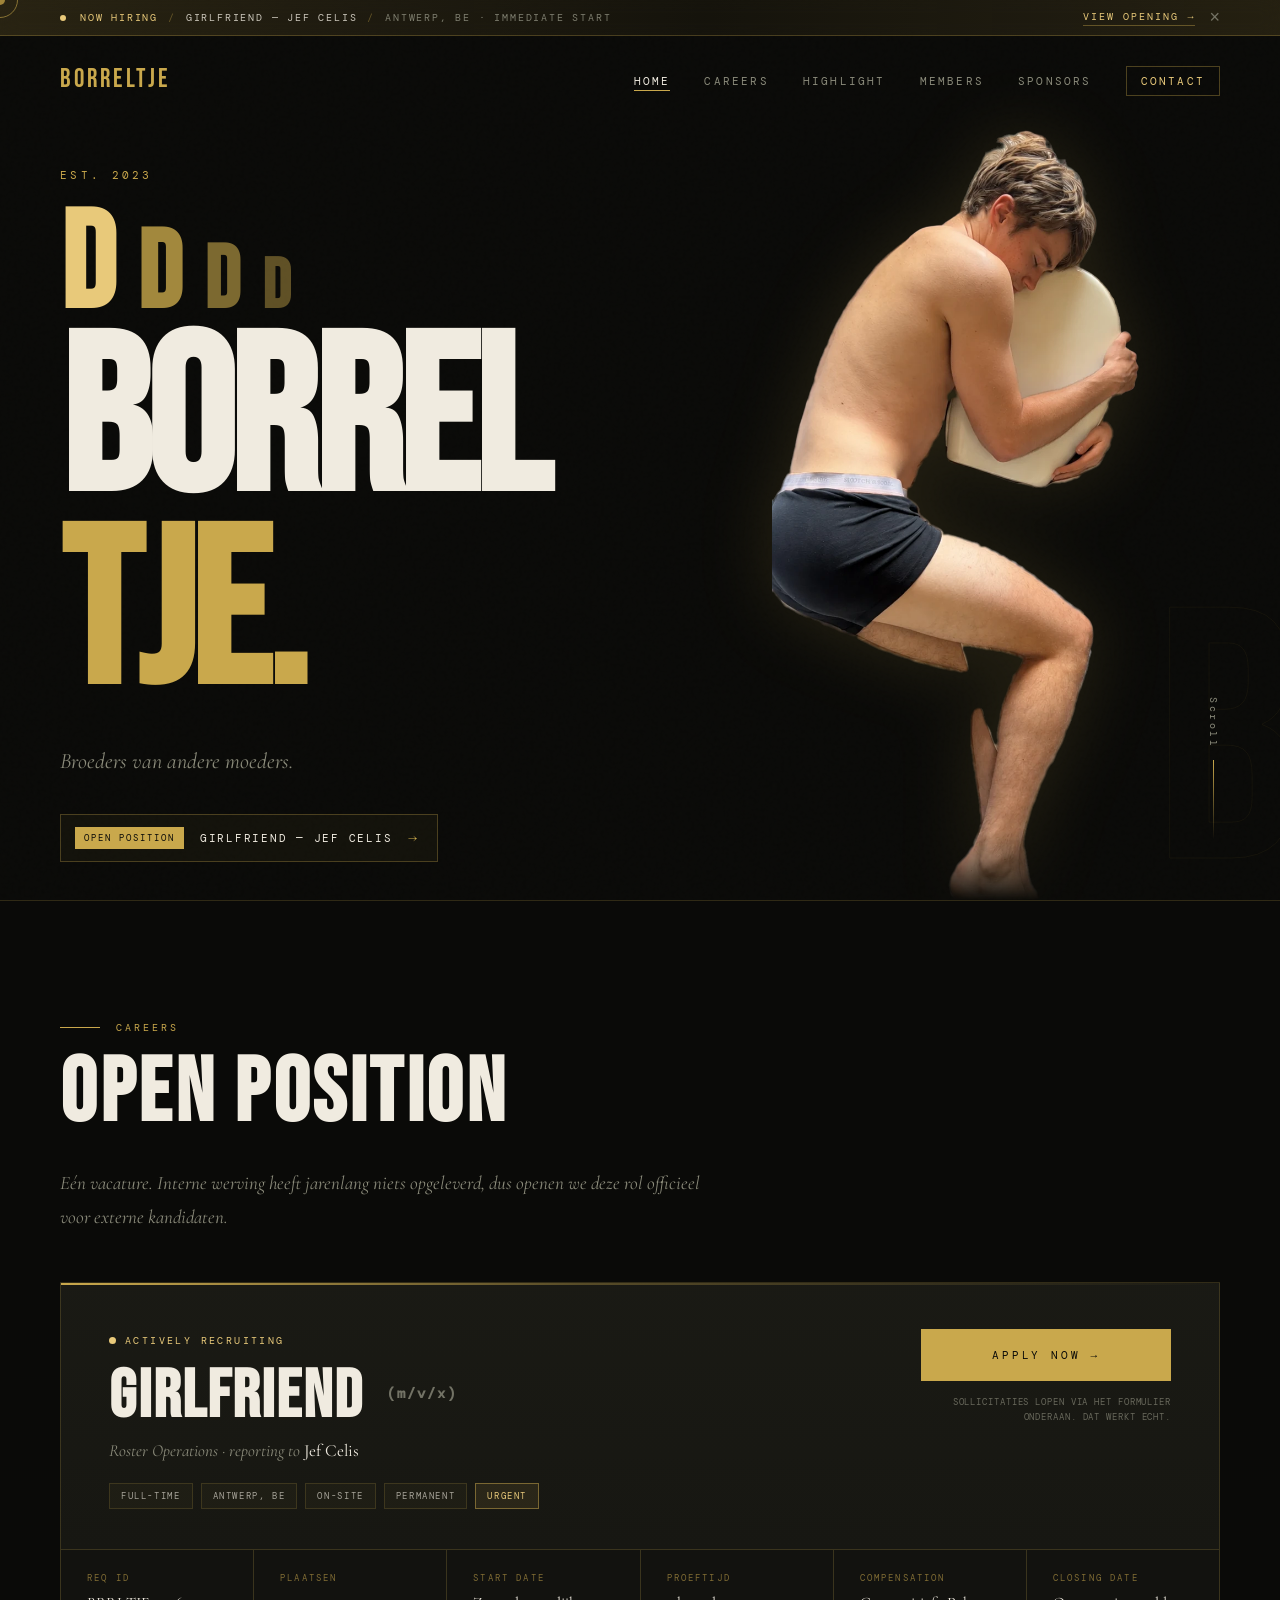
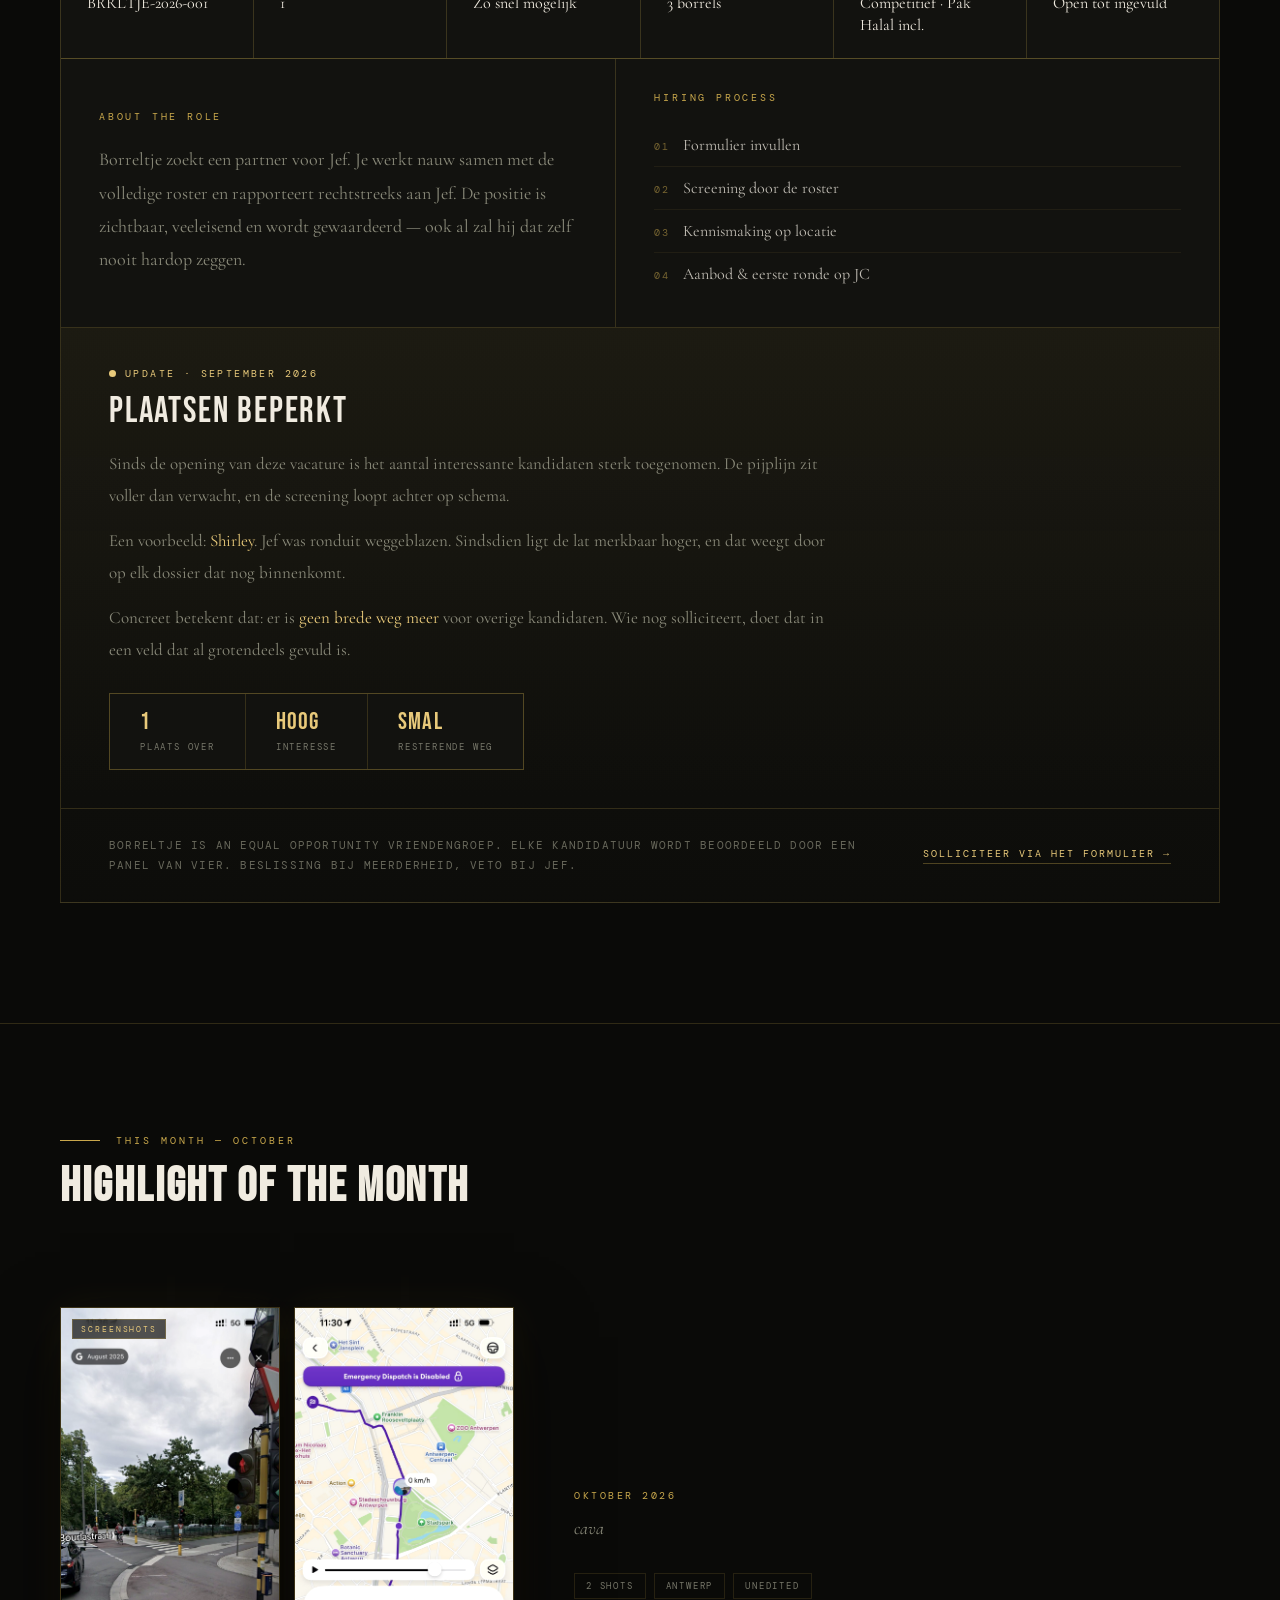
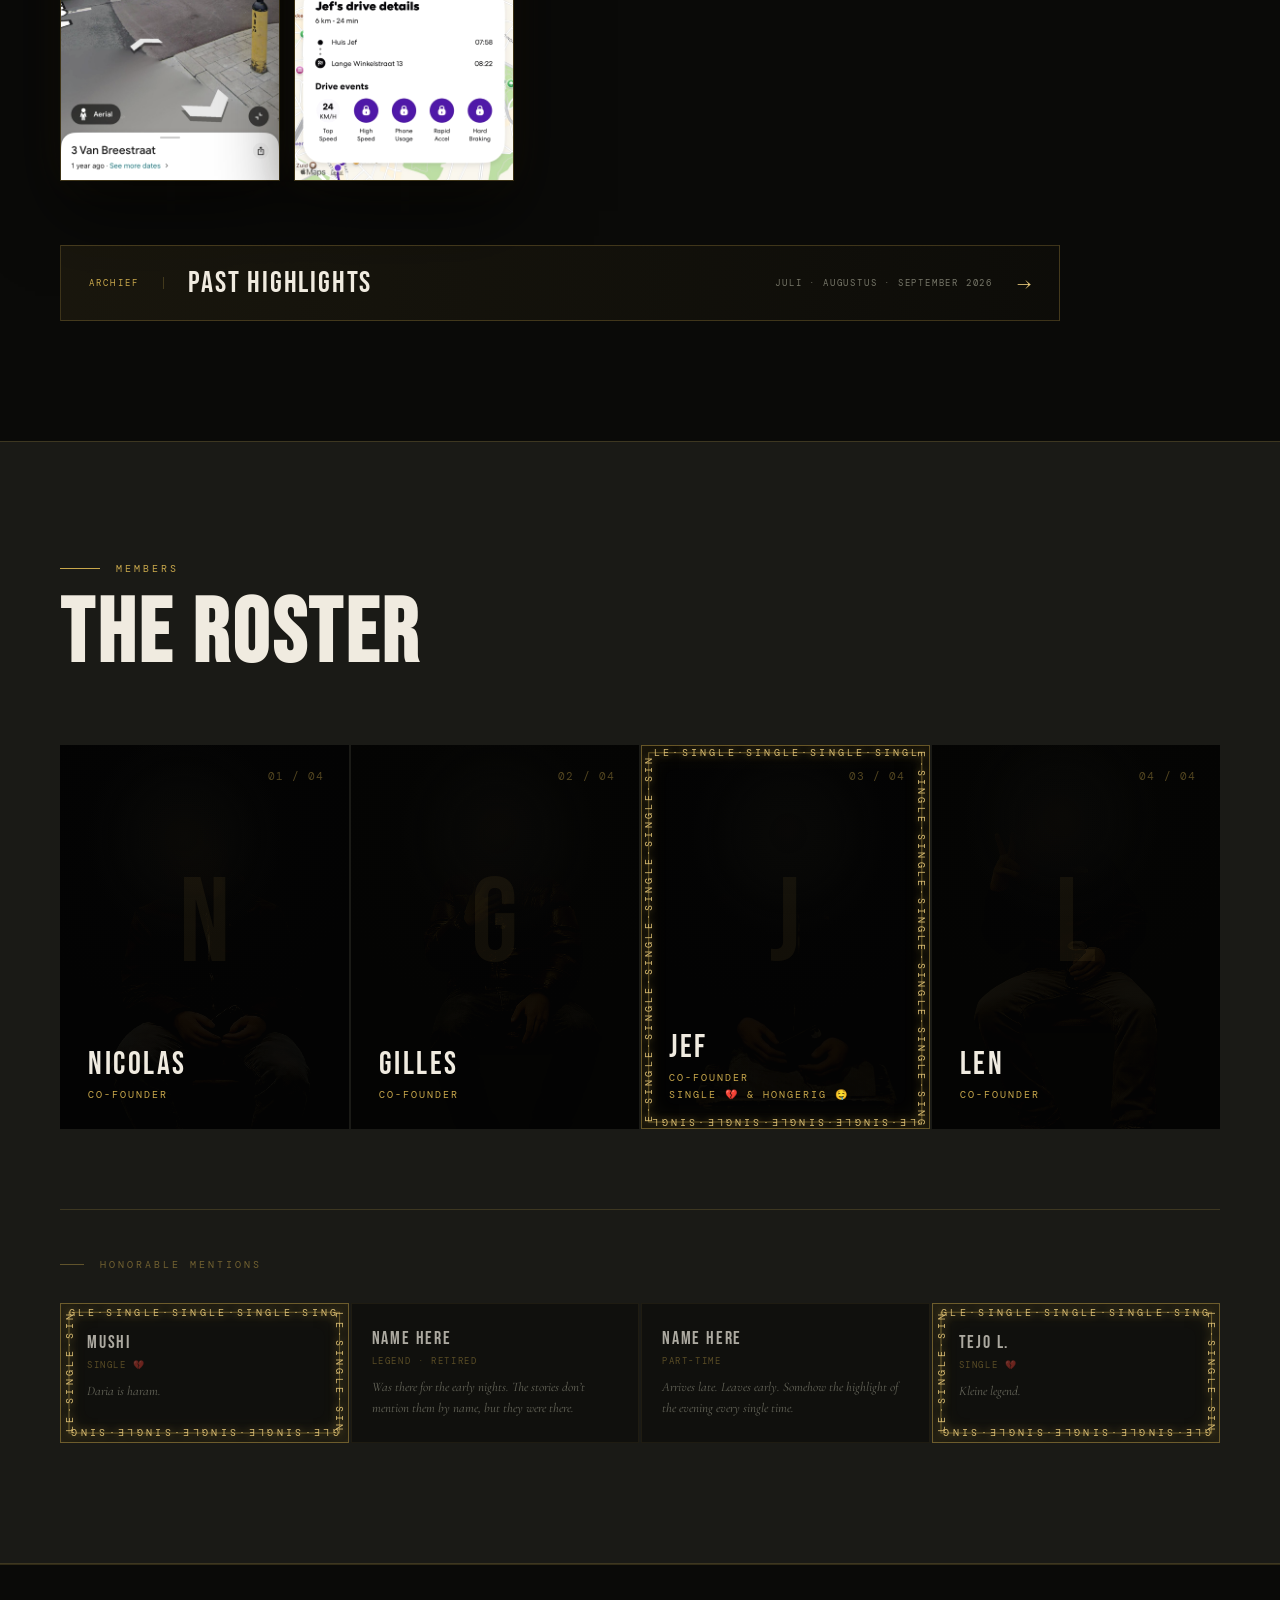
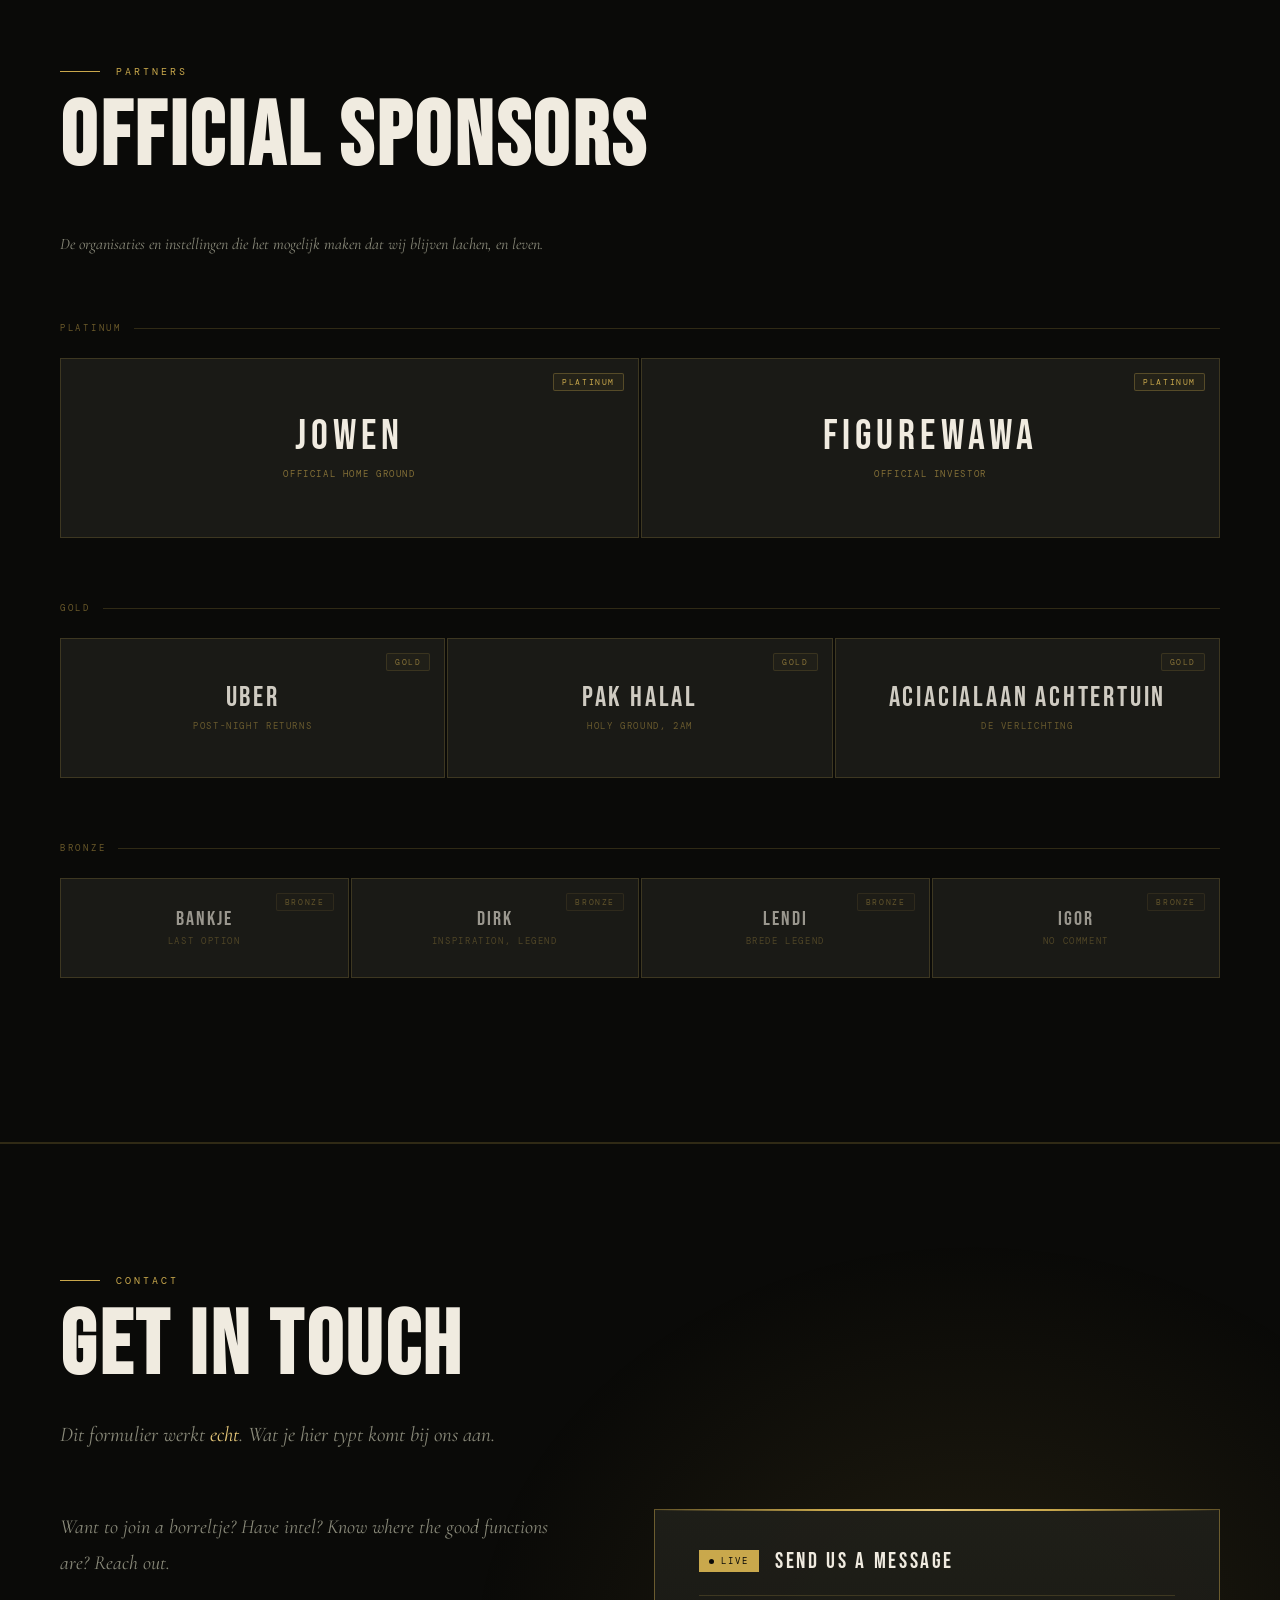
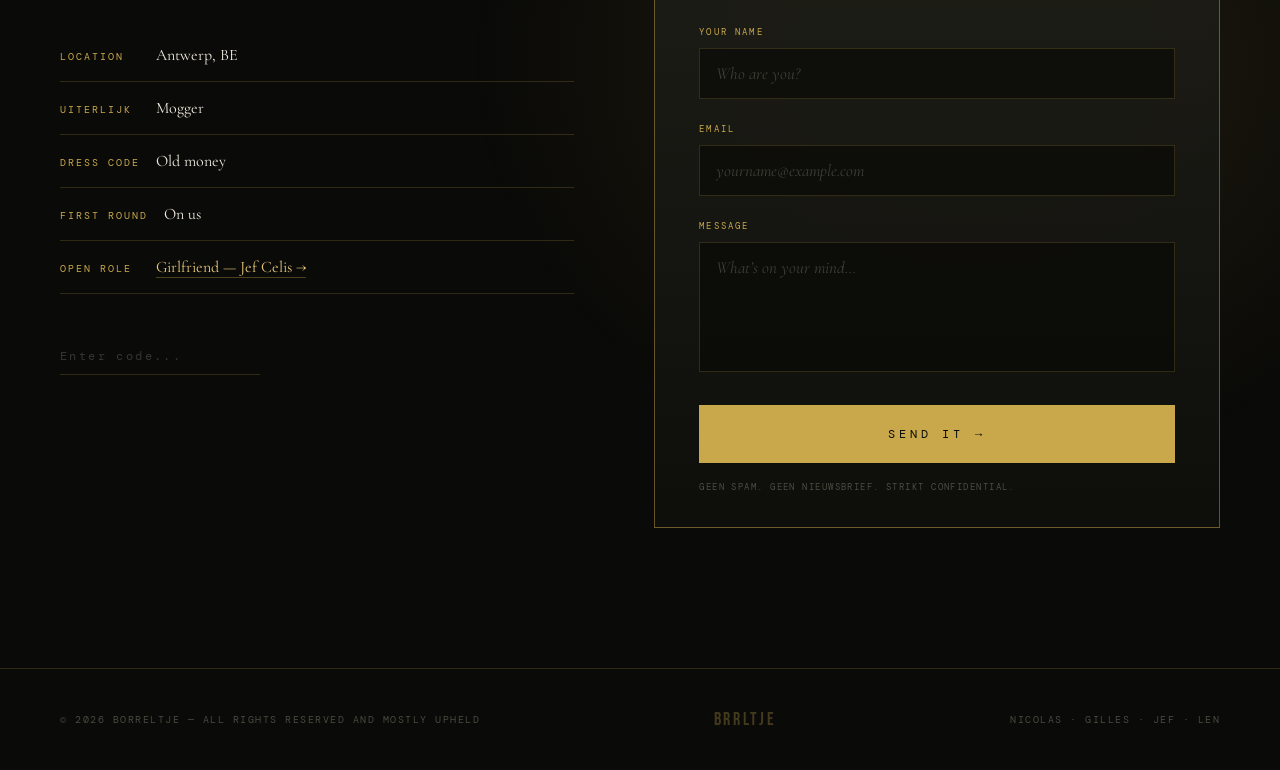
==== commit 741a334b: "Honorable mentions: Mushi first, Tejo fourth Co-Authored-By: Claude Opus 5.5 <noreply@anthropic.com>" ====
--- a/index.html
+++ b/index.html
@@ -304,31 +304,31 @@
     <div class="honorable-label">Honorable Mentions</div>
     <div class="honorable-grid">
 
-      <!-- Tejo + Mushi: same SINGLE ring as Jef, drawn to the card's size by script.js -->
+      <!-- Mushi + Tejo: same SINGLE ring as Jef, drawn to the card's size by script.js -->
+      <div class="honorable-card honorable-card--single">
+        <svg class="single-ring single-ring--fit" aria-hidden="true"></svg>
+        <div class="honorable-name">Mushi</div>
+        <div class="honorable-tag">Single &#128148;</div>
+        <p class="honorable-desc">Daria is haram.</p>
+      </div>
+
+      <div class="honorable-card">
+        <div class="honorable-name">Name Here</div>
+        <div class="honorable-tag">Legend &middot; Retired</div>
+        <p class="honorable-desc">Was there for the early nights. The stories don&rsquo;t mention them by name, but they were there.</p>
+      </div>
+
+      <div class="honorable-card">
+        <div class="honorable-name">Name Here</div>
+        <div class="honorable-tag">Part-time</div>
+        <p class="honorable-desc">Arrives late. Leaves early. Somehow the highlight of the evening every single time.</p>
+      </div>
+
       <div class="honorable-card honorable-card--single">
         <svg class="single-ring single-ring--fit" aria-hidden="true"></svg>
         <div class="honorable-name">Tejo L.</div>
         <div class="honorable-tag">Single &#128148;</div>
         <p class="honorable-desc">Kleine legend.</p>
-      </div>
-
-      <div class="honorable-card honorable-card--single">
-        <svg class="single-ring single-ring--fit" aria-hidden="true"></svg>
-        <div class="honorable-name">Mushi</div>
-        <div class="honorable-tag">Single &#128148;</div>
-        <p class="honorable-desc">Daria is haram.</p>
-      </div>
-
-      <div class="honorable-card">
-        <div class="honorable-name">Name Here</div>
-        <div class="honorable-tag">Legend &middot; Retired</div>
-        <p class="honorable-desc">Was there for the early nights. The stories don&rsquo;t mention them by name, but they were there.</p>
-      </div>
-
-      <div class="honorable-card">
-        <div class="honorable-name">Name Here</div>
-        <div class="honorable-tag">Part-time</div>
-        <p class="honorable-desc">Arrives late. Leaves early. Somehow the highlight of the evening every single time.</p>
       </div>
 
     </div>
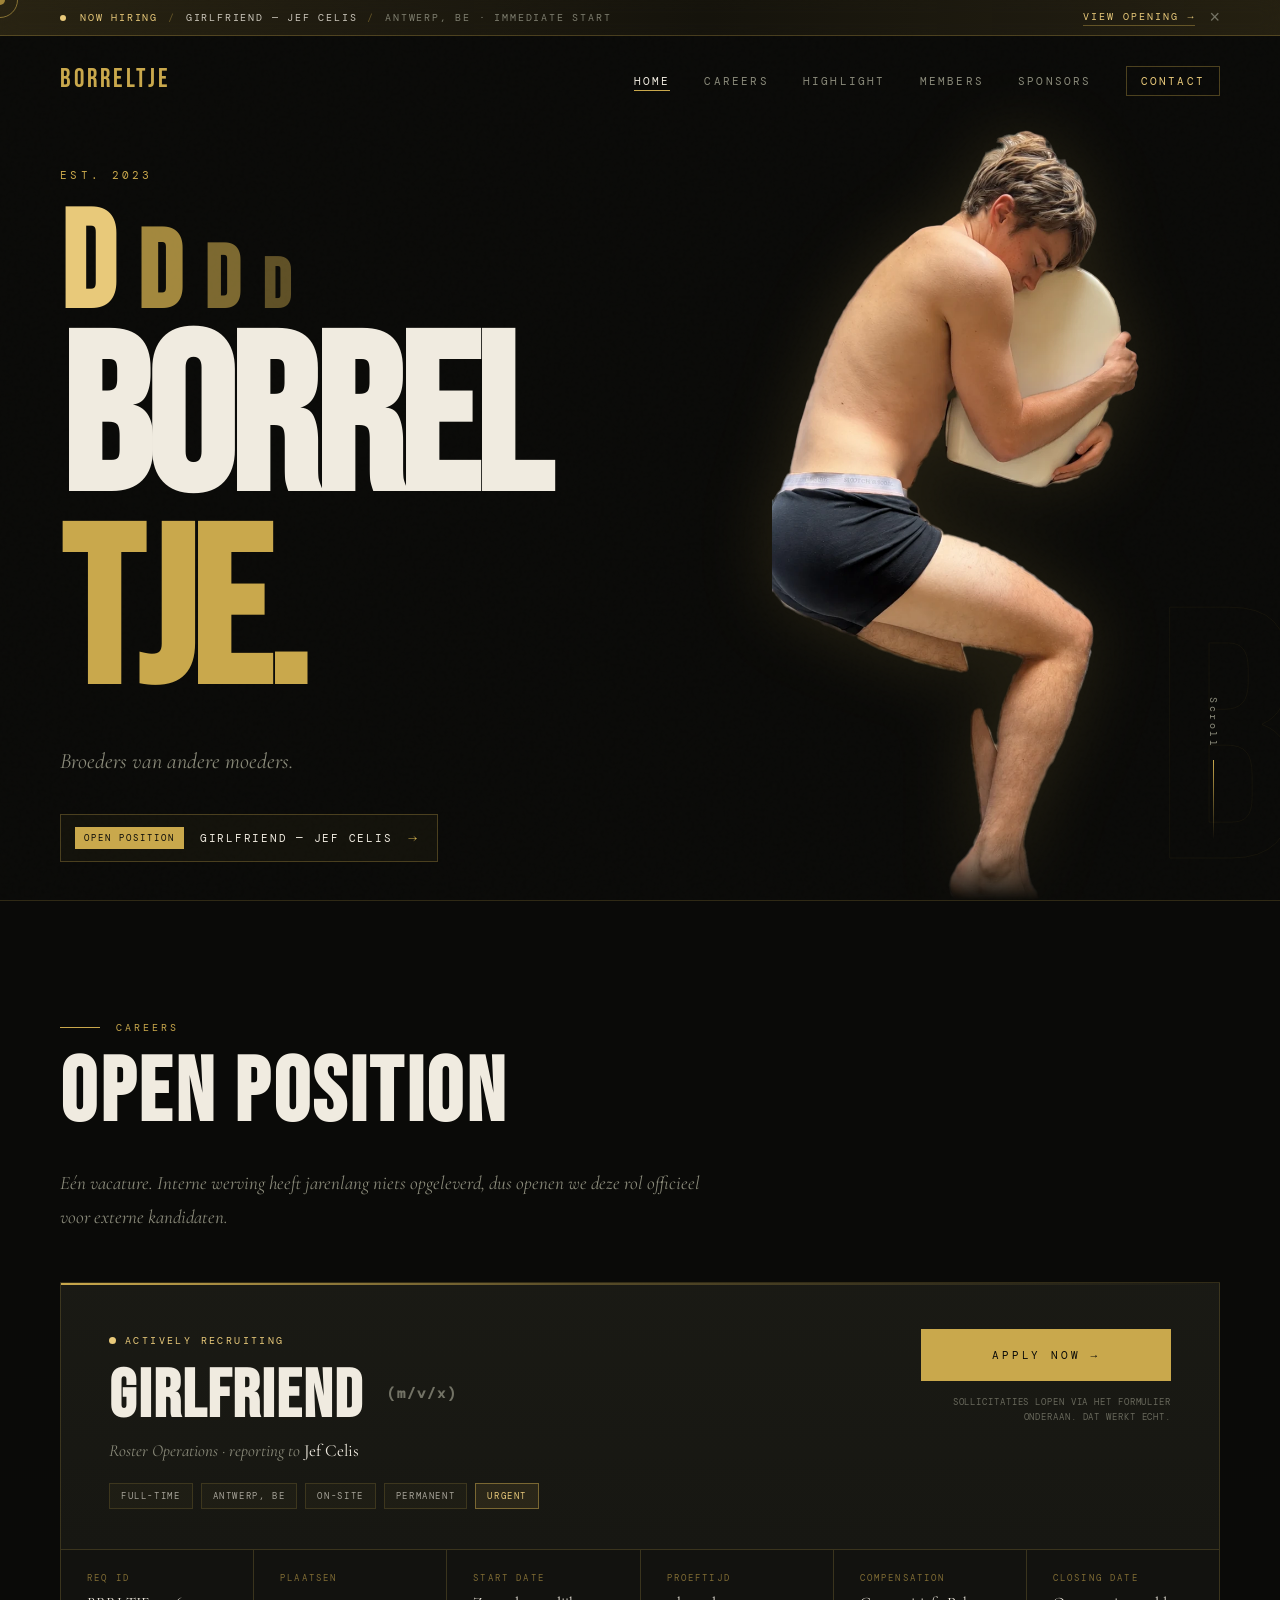
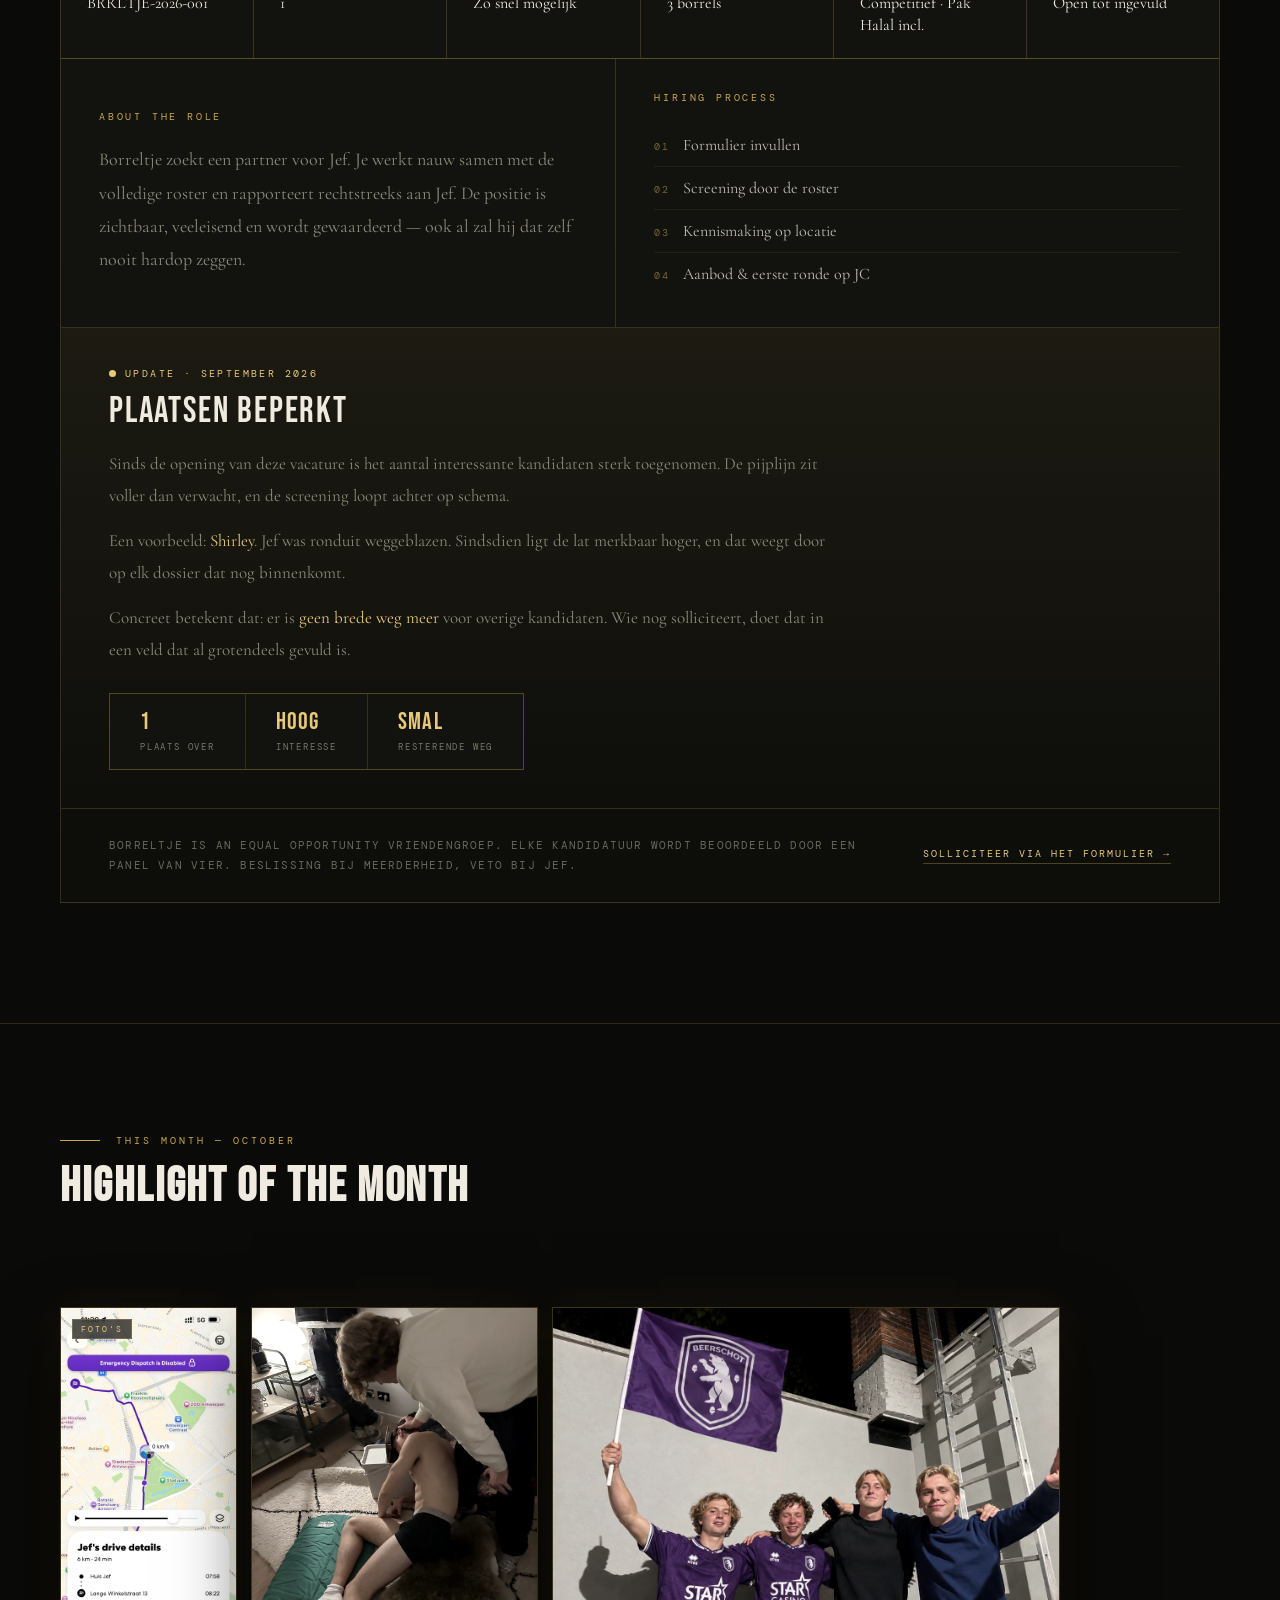
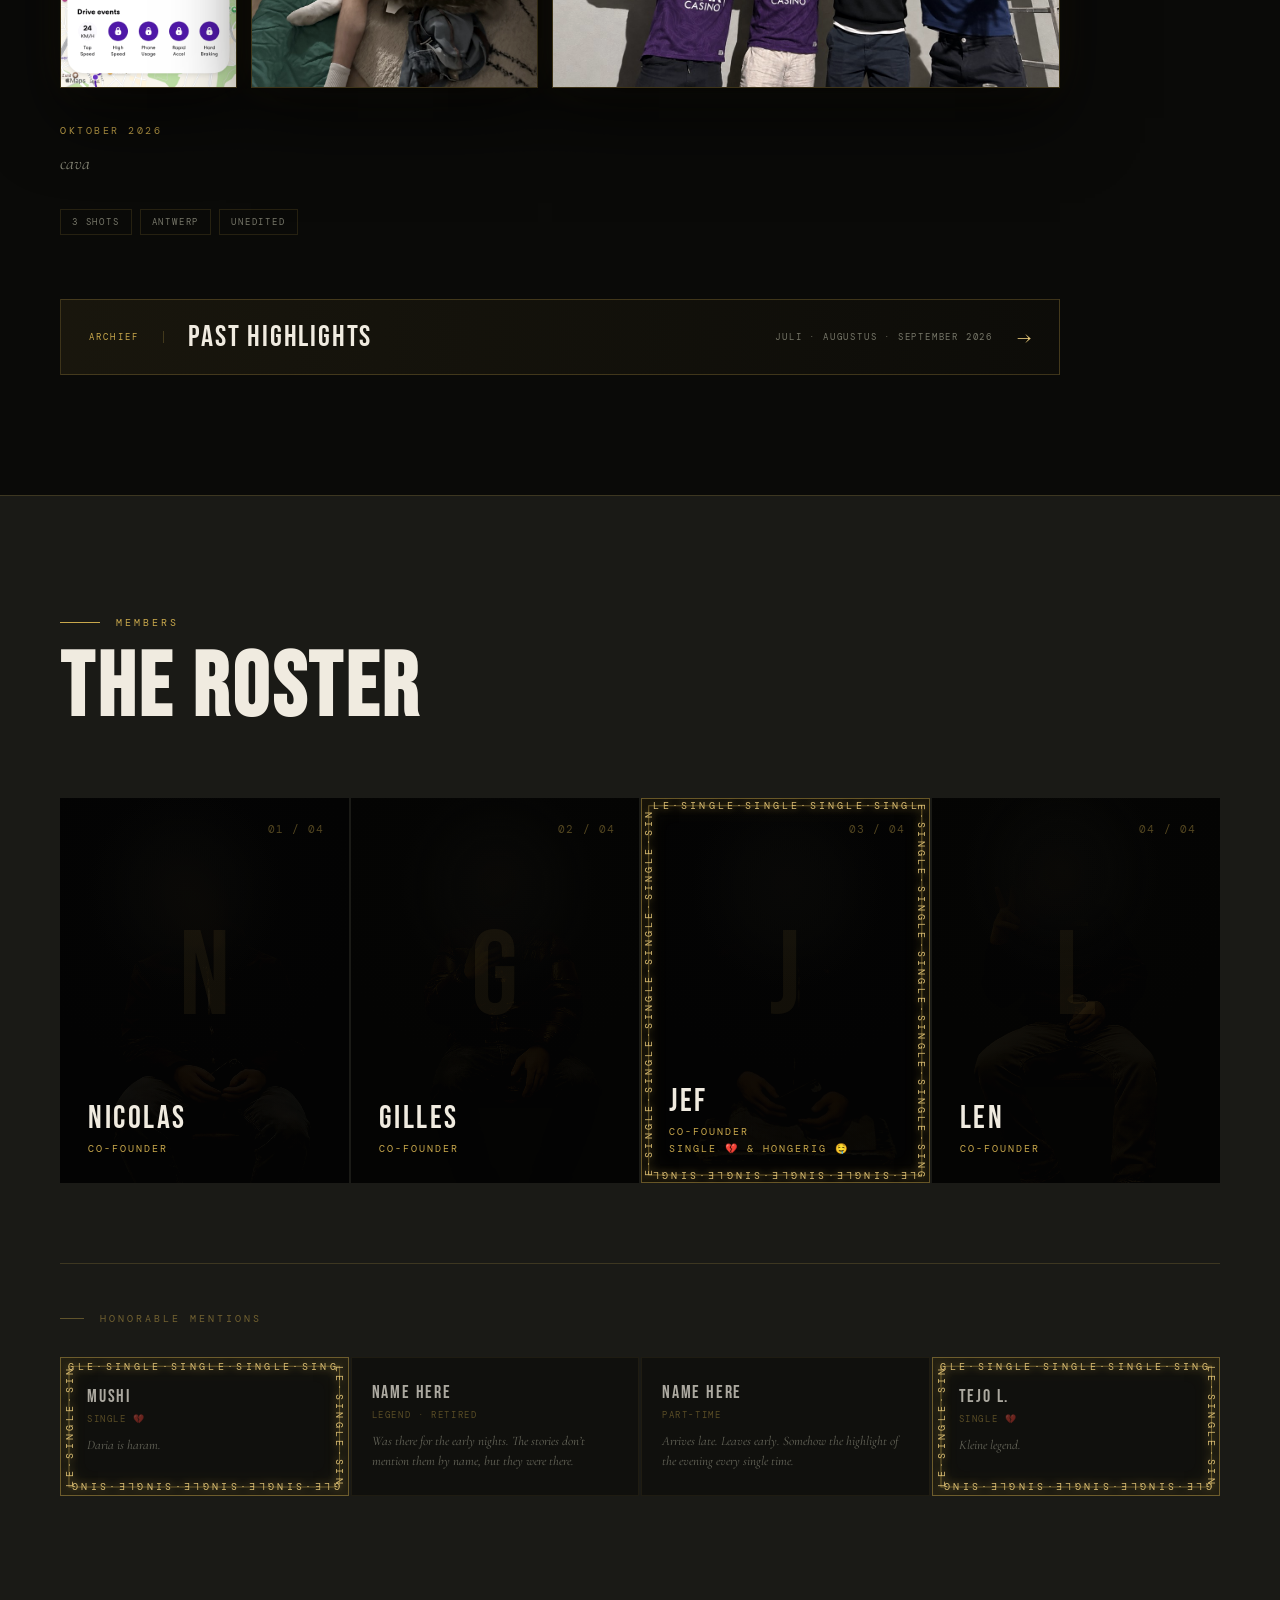
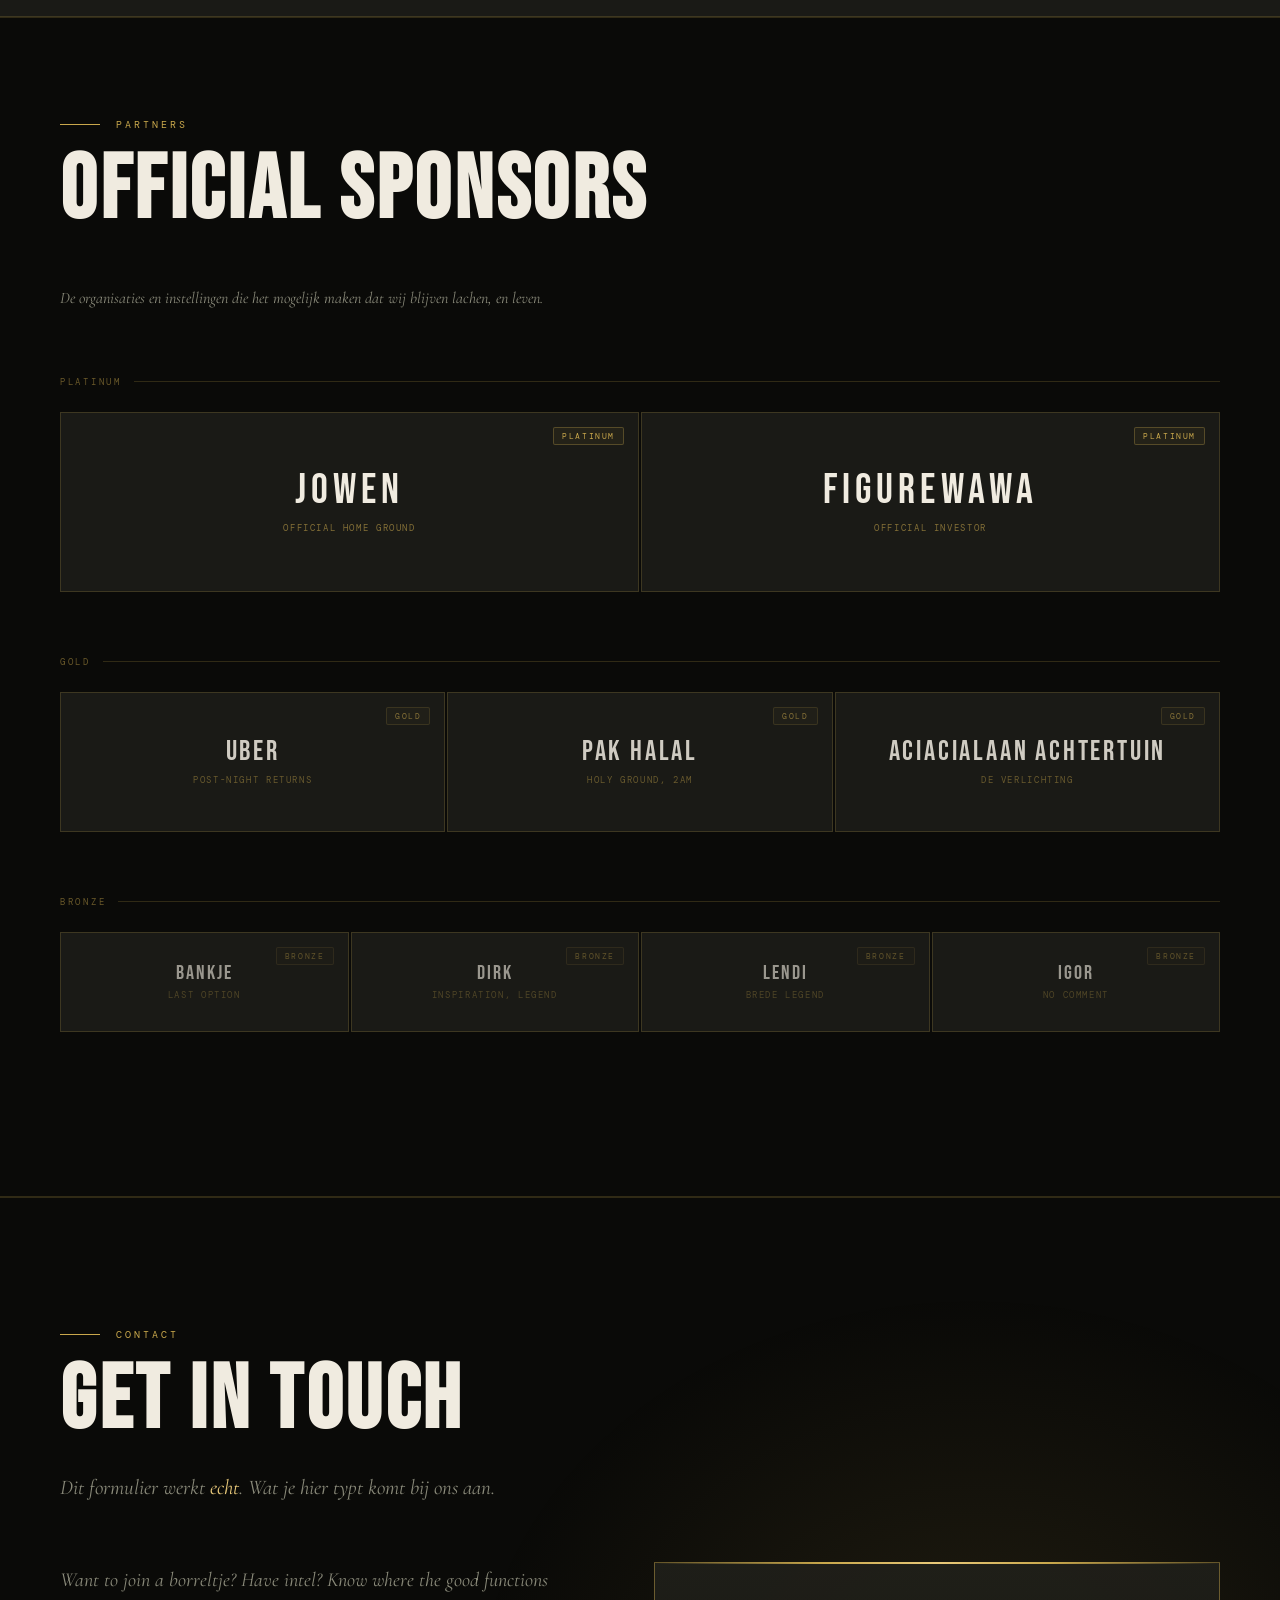
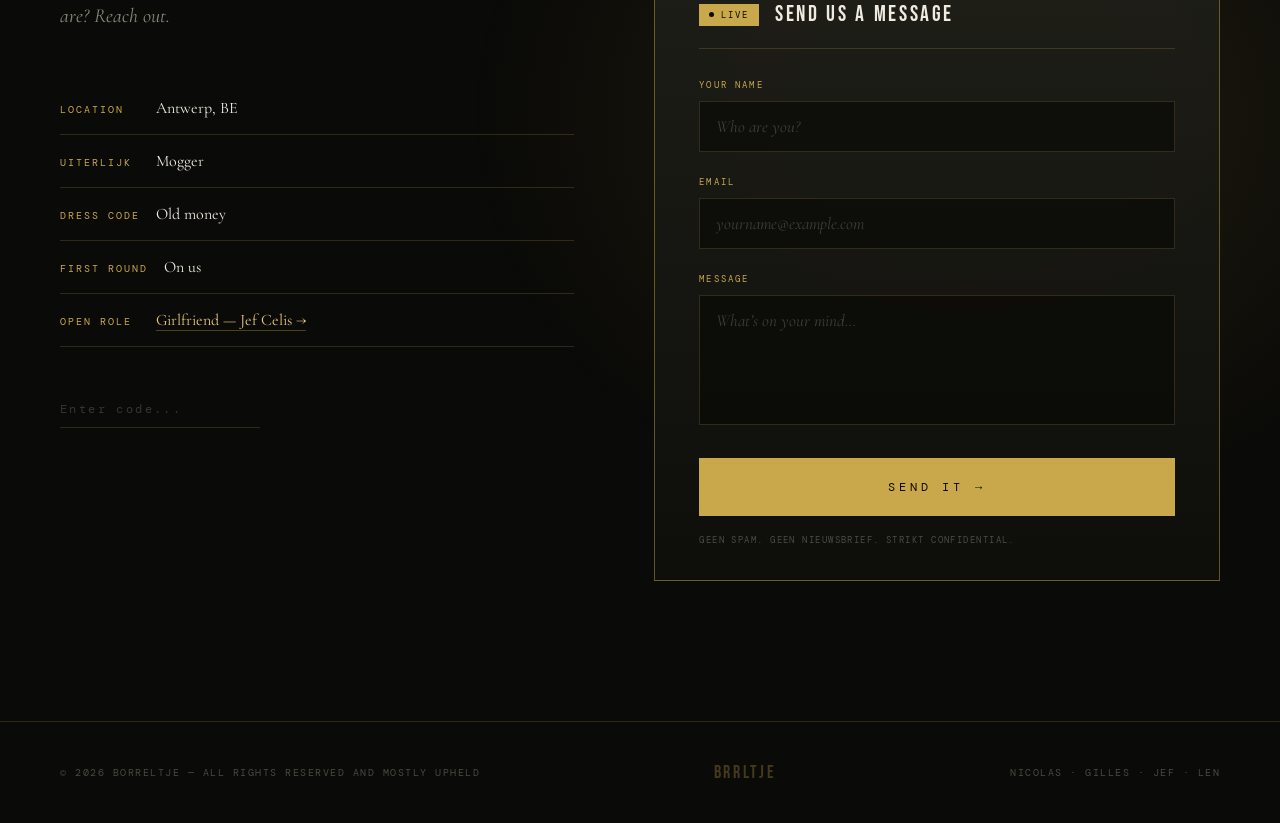
==== commit 81fa4c99: "October highlight: swap Street View for two photos, justified row Co-Authored-By: Claude Opus 5.5 <n" ====
--- a/index.html
+++ b/index.html
@@ -187,22 +187,25 @@
   <div class="section-label">This Month &mdash; October</div>
   <h2 class="section-title reveal" style="font-size:clamp(26px,7vw,48px);">HIGHLIGHT OF THE MONTH</h2>
 
-  <div class="highlight-box reveal">
-    <div class="highlight-gallery highlight-gallery--phone">
-      <figure class="highlight-shot">
-        <img src="assets/highlight-cava-1.jpg" alt="Street View van het kruispunt aan de Van Breestraat in Antwerpen" loading="lazy">
-      </figure>
-      <figure class="highlight-shot">
+  <div class="highlight-box highlight-box--stack reveal">
+    <div class="highlight-gallery highlight-gallery--justified">
+      <figure class="highlight-shot" style="--ar:0.4614">
         <img src="assets/highlight-cava-2.jpg" alt="Life360-rit van Jef: 6 km in 24 minuten naar de Lange Winkelstraat, topsnelheid 24 km/u" loading="lazy">
       </figure>
-      <span class="highlight-media-tag">Screenshots</span>
+      <figure class="highlight-shot" style="--ar:0.75">
+        <img src="assets/highlight-cava-3.jpg" alt="Feestganger in onderbroek hangt over een emmer terwijl een vriend zijn hoofd vasthoudt" loading="lazy">
+      </figure>
+      <figure class="highlight-shot highlight-shot--wide" style="--ar:1.3333">
+        <img src="assets/highlight-cava-4.jpg" alt="Vier man voor een witte muur, twee in Beerschot-shirts, met een Beerschot-vlag in de lucht" loading="lazy">
+      </figure>
+      <span class="highlight-media-tag">Foto&#39;s</span>
     </div>
 
     <div class="highlight-text">
       <div class="highlight-date">Oktober 2026</div>
       <p class="highlight-caption">cava</p>
       <div class="highlight-meta">
-        <span>2 shots</span>
+        <span>3 shots</span>
         <span>Antwerp</span>
         <span>Unedited</span>
       </div>
--- a/styles.css
+++ b/styles.css
@@ -1484,10 +1484,15 @@
   border-color: rgba(201,168,76,0.65);
 }
 .highlight-shot:hover img { filter: grayscale(0) contrast(1.04); }
-/* full phone screenshots: keep their own ratio so nothing gets cropped */
-.highlight-gallery--phone .highlight-shot img { aspect-ratio: 1290 / 2796; }
-@media (min-width: 769px) {
-  .highlight-gallery--phone .highlight-shot { width: 220px; }
+/* mixed shapes, nothing cropped: each shot grows by its own aspect ratio (--ar),
+   so the whole row ends up one height; text moves below the row */
+.highlight-box--stack { flex-direction: column; align-items: flex-start; gap: 36px; }
+.highlight-gallery--justified { width: 100%; }
+.highlight-gallery--justified .highlight-shot { width: auto; flex: var(--ar) 1 0px; min-width: 0; }
+.highlight-gallery--justified .highlight-shot img { aspect-ratio: var(--ar); }
+@media (max-width: 768px) {
+  .highlight-gallery--justified { flex-wrap: wrap; }
+  .highlight-gallery--justified .highlight-shot--wide { flex-basis: 100%; }
 }
 
 .highlight-media-tag {
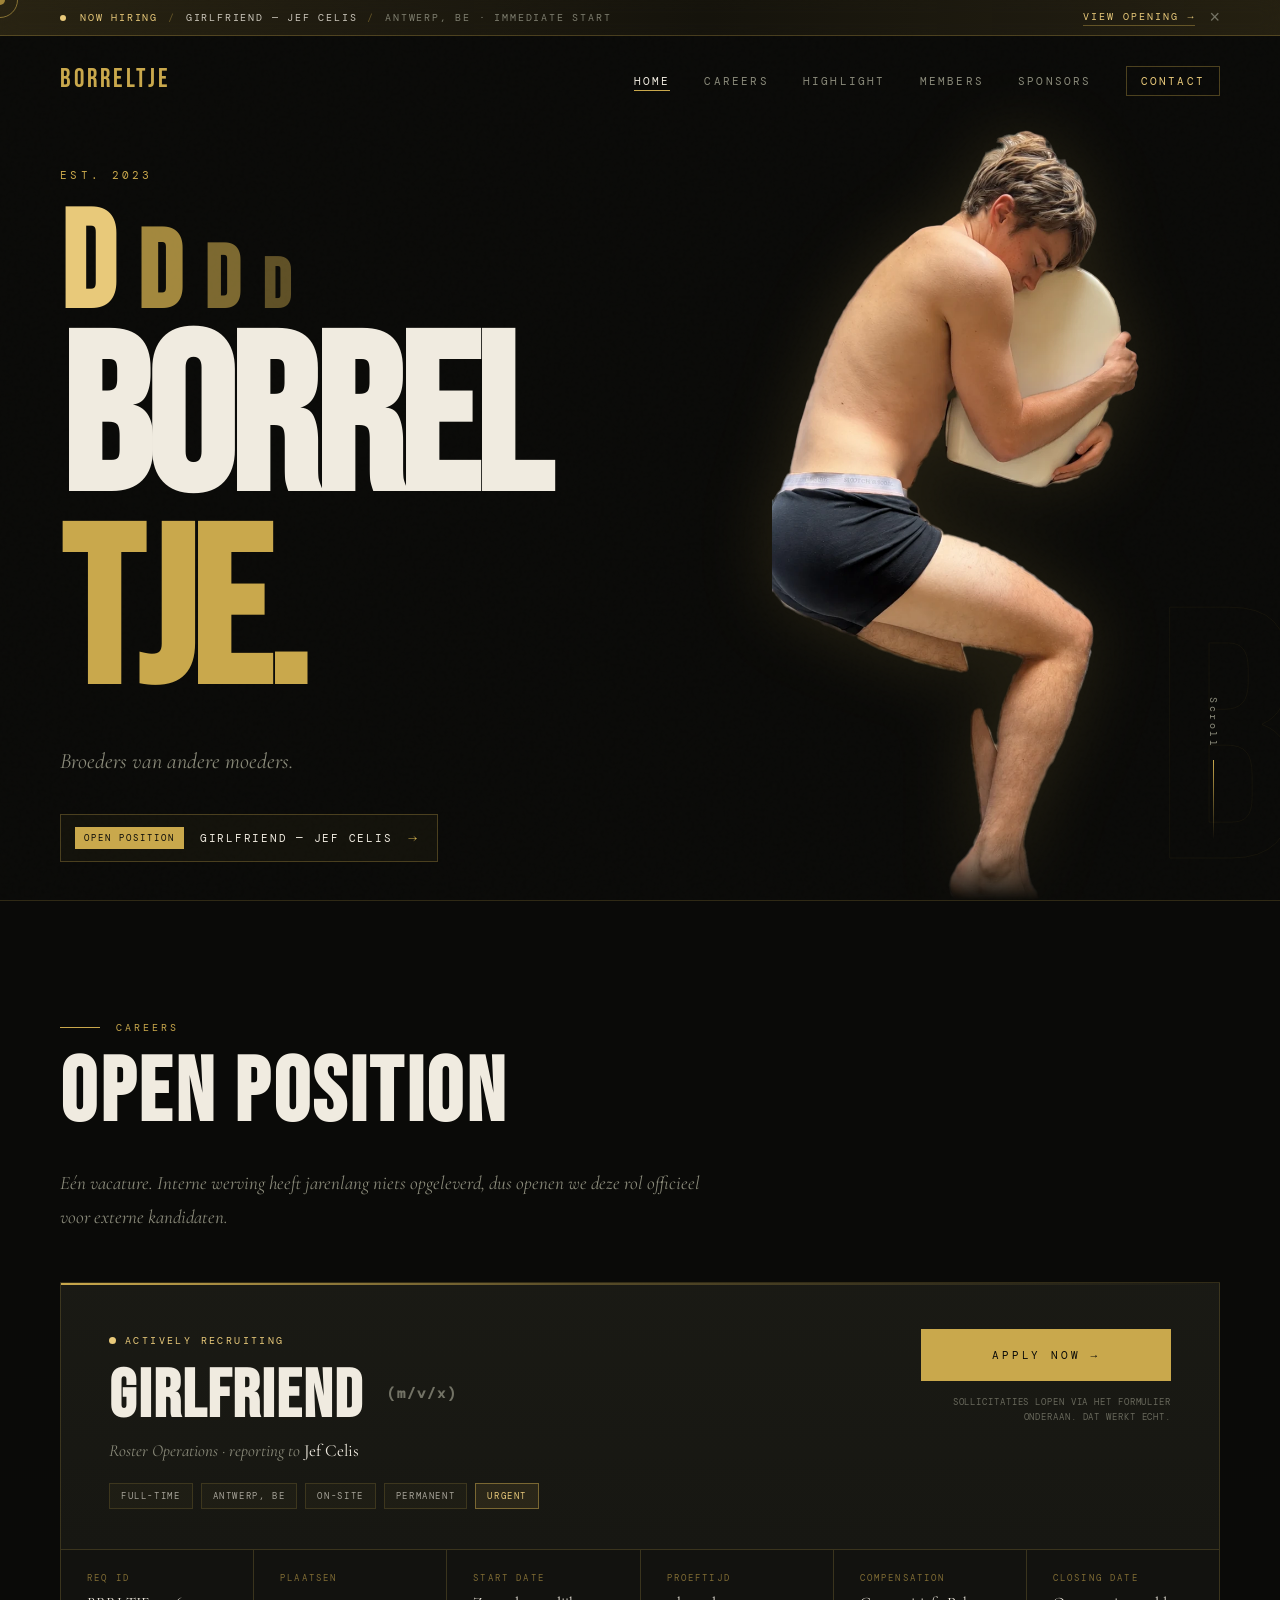
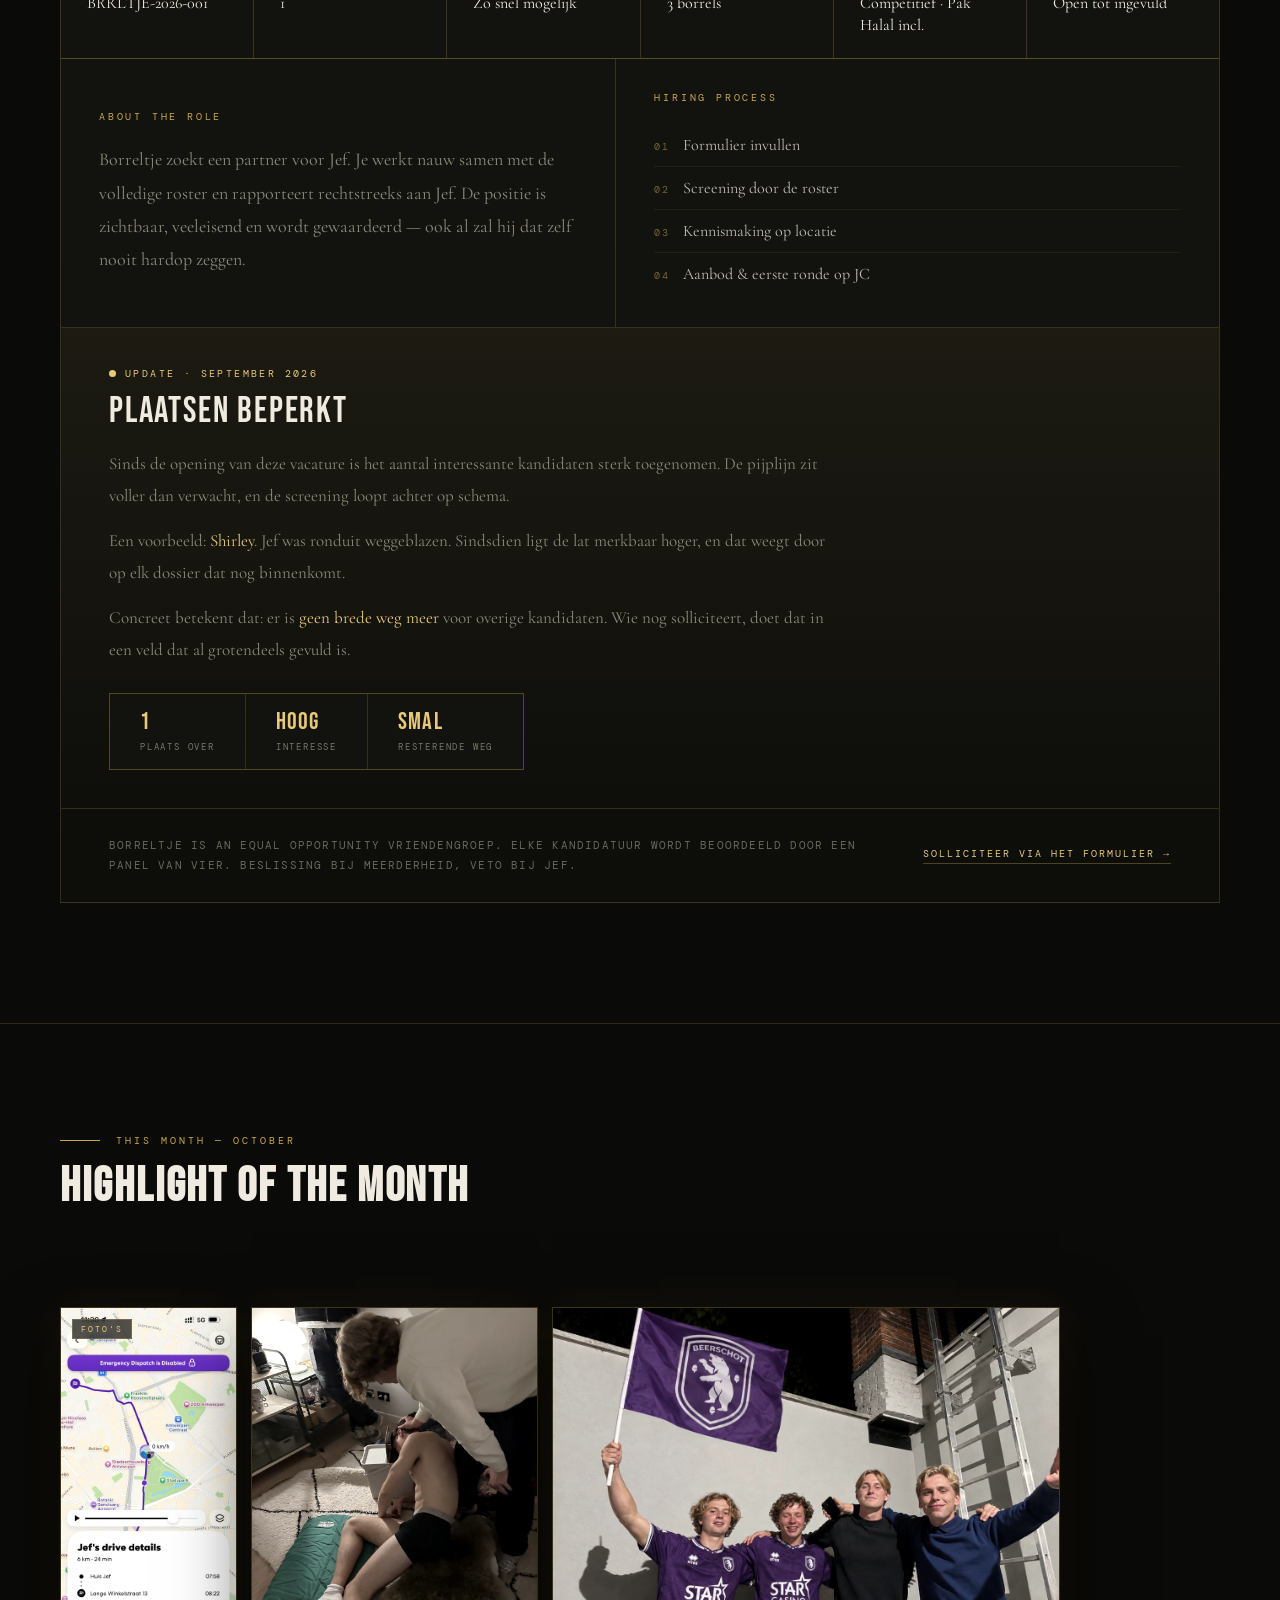
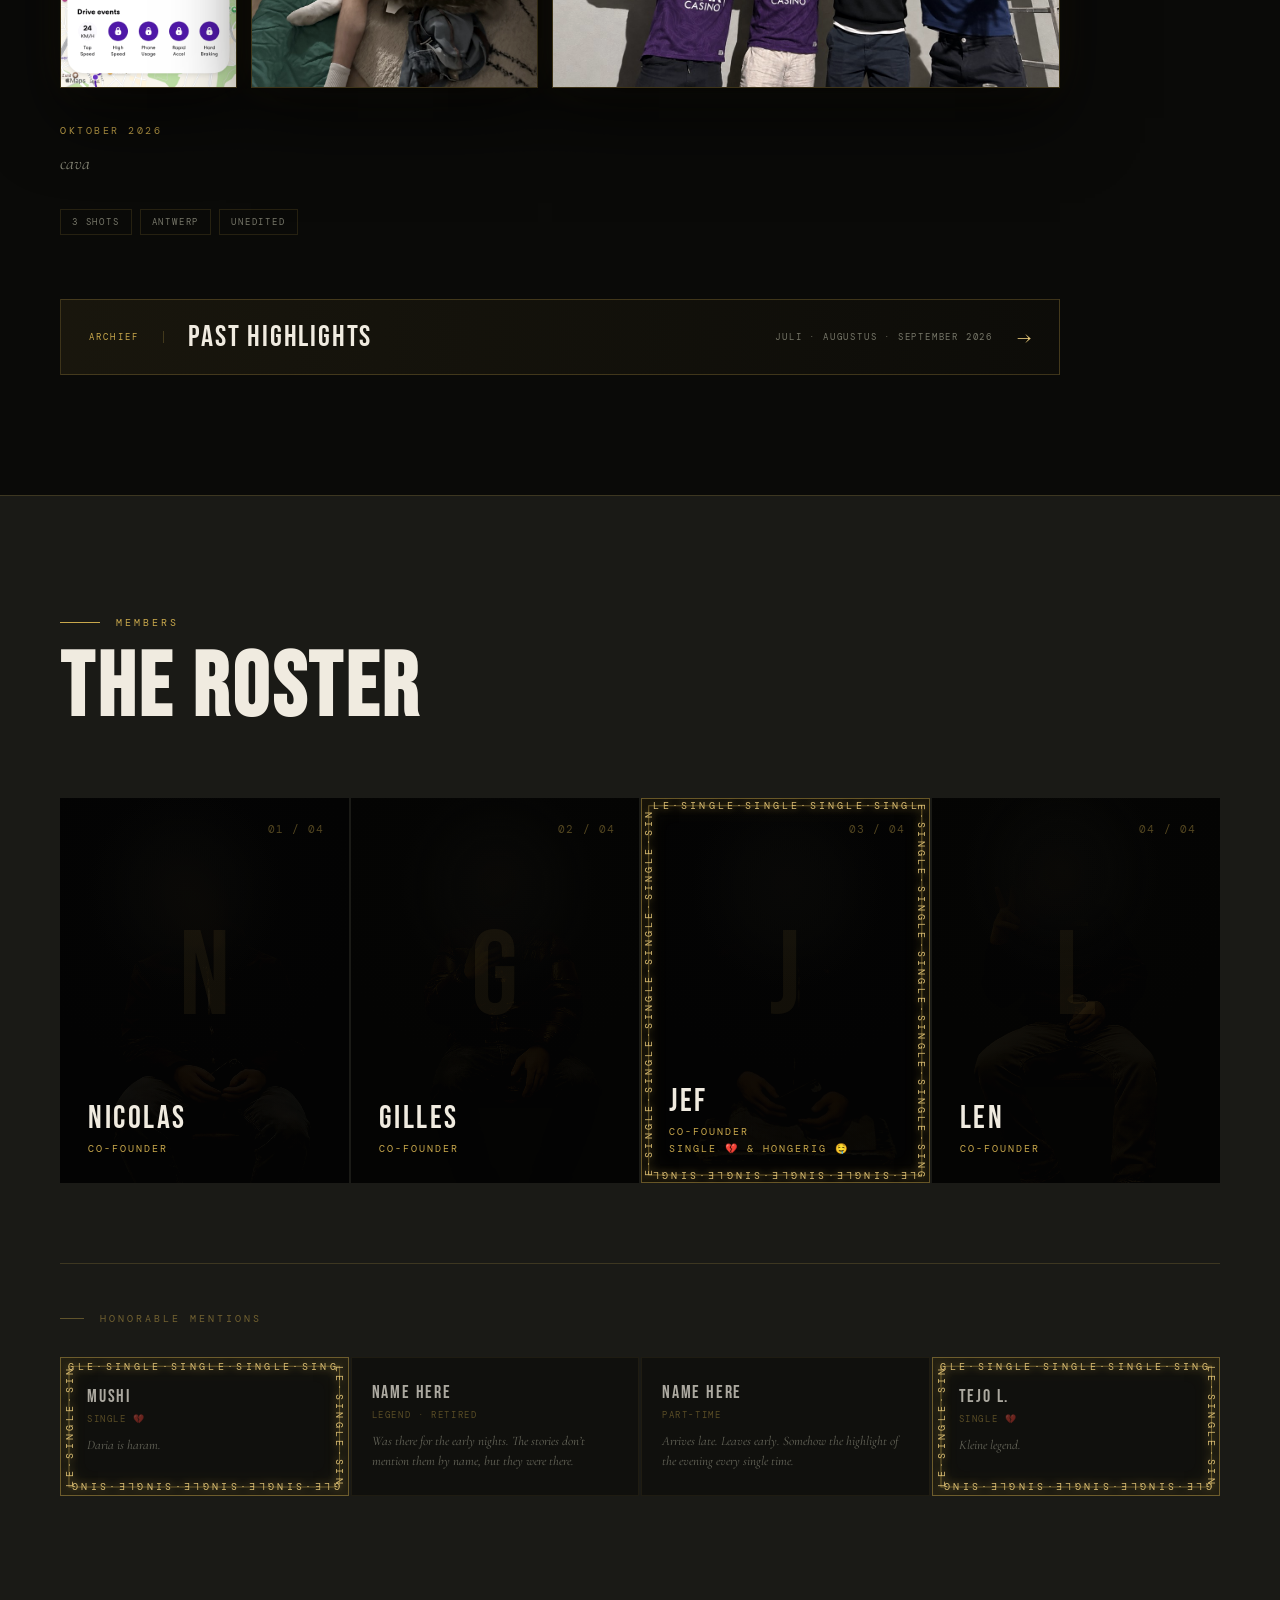
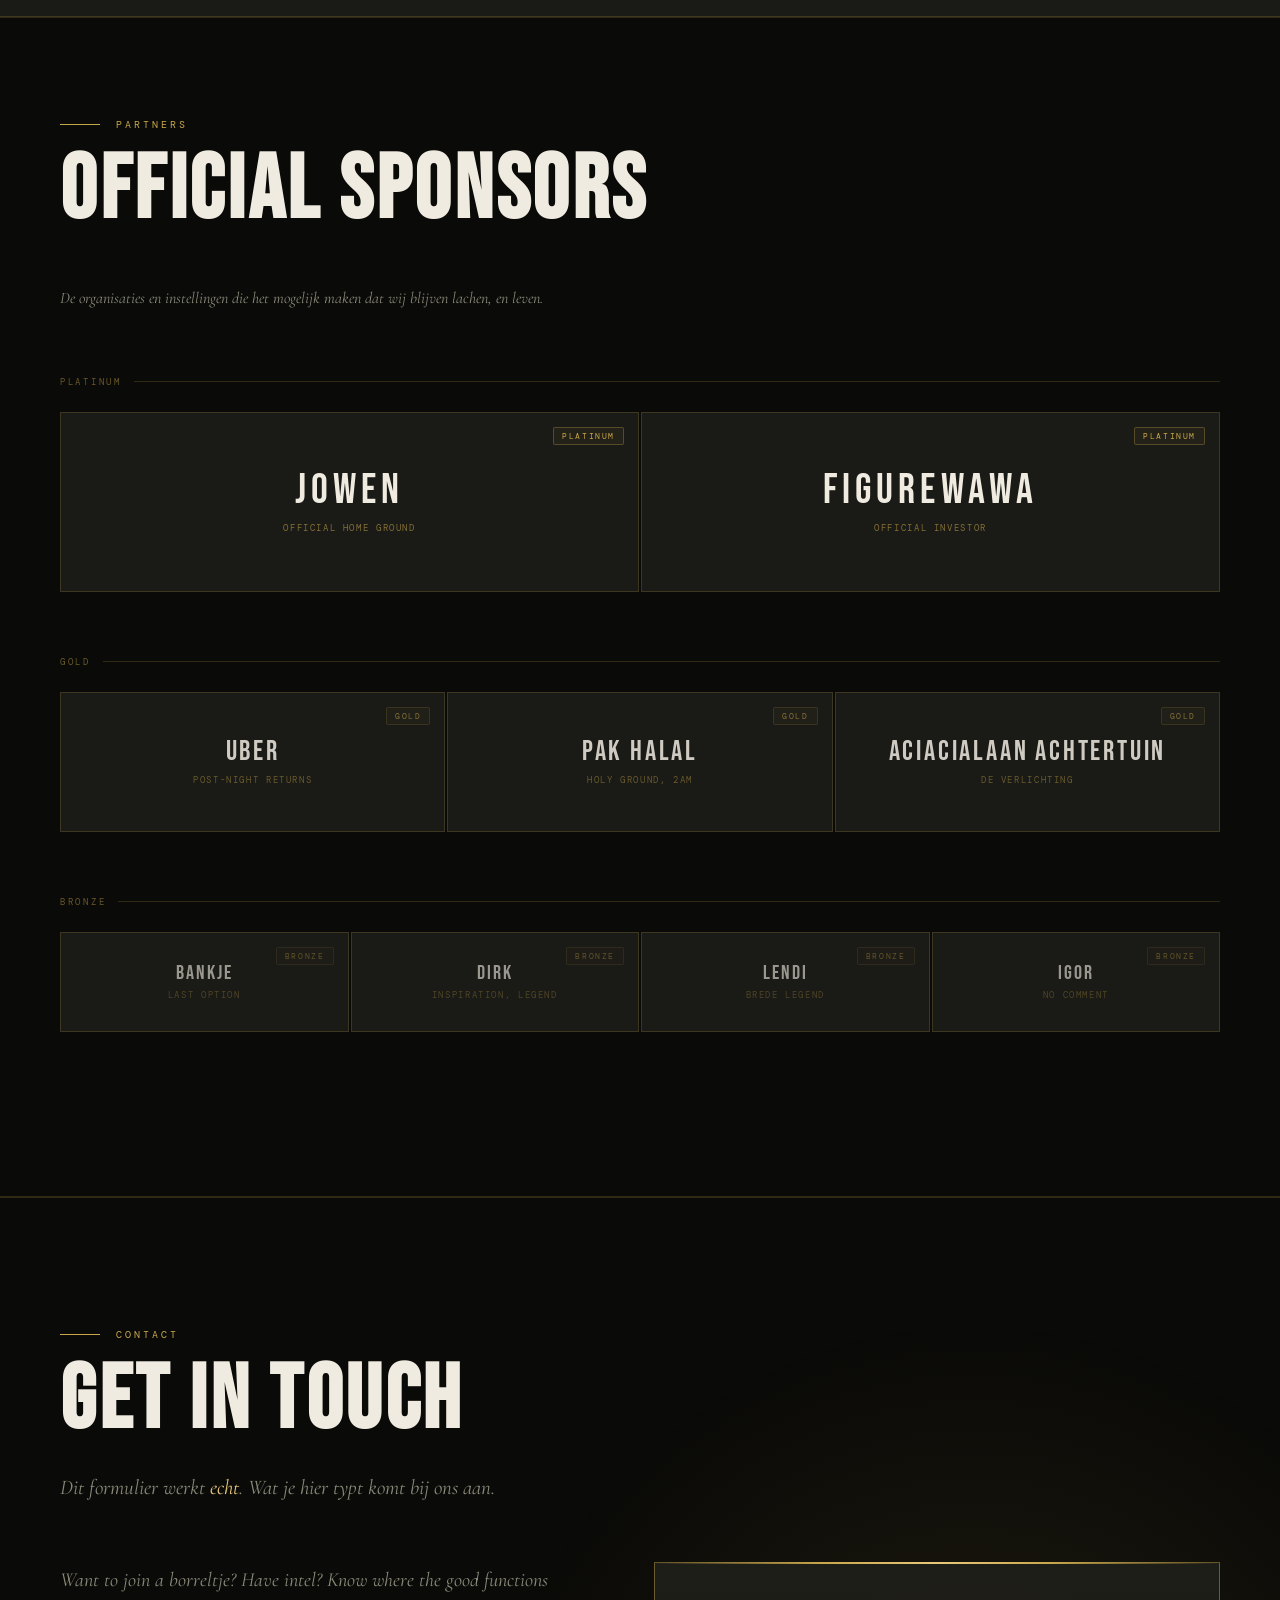
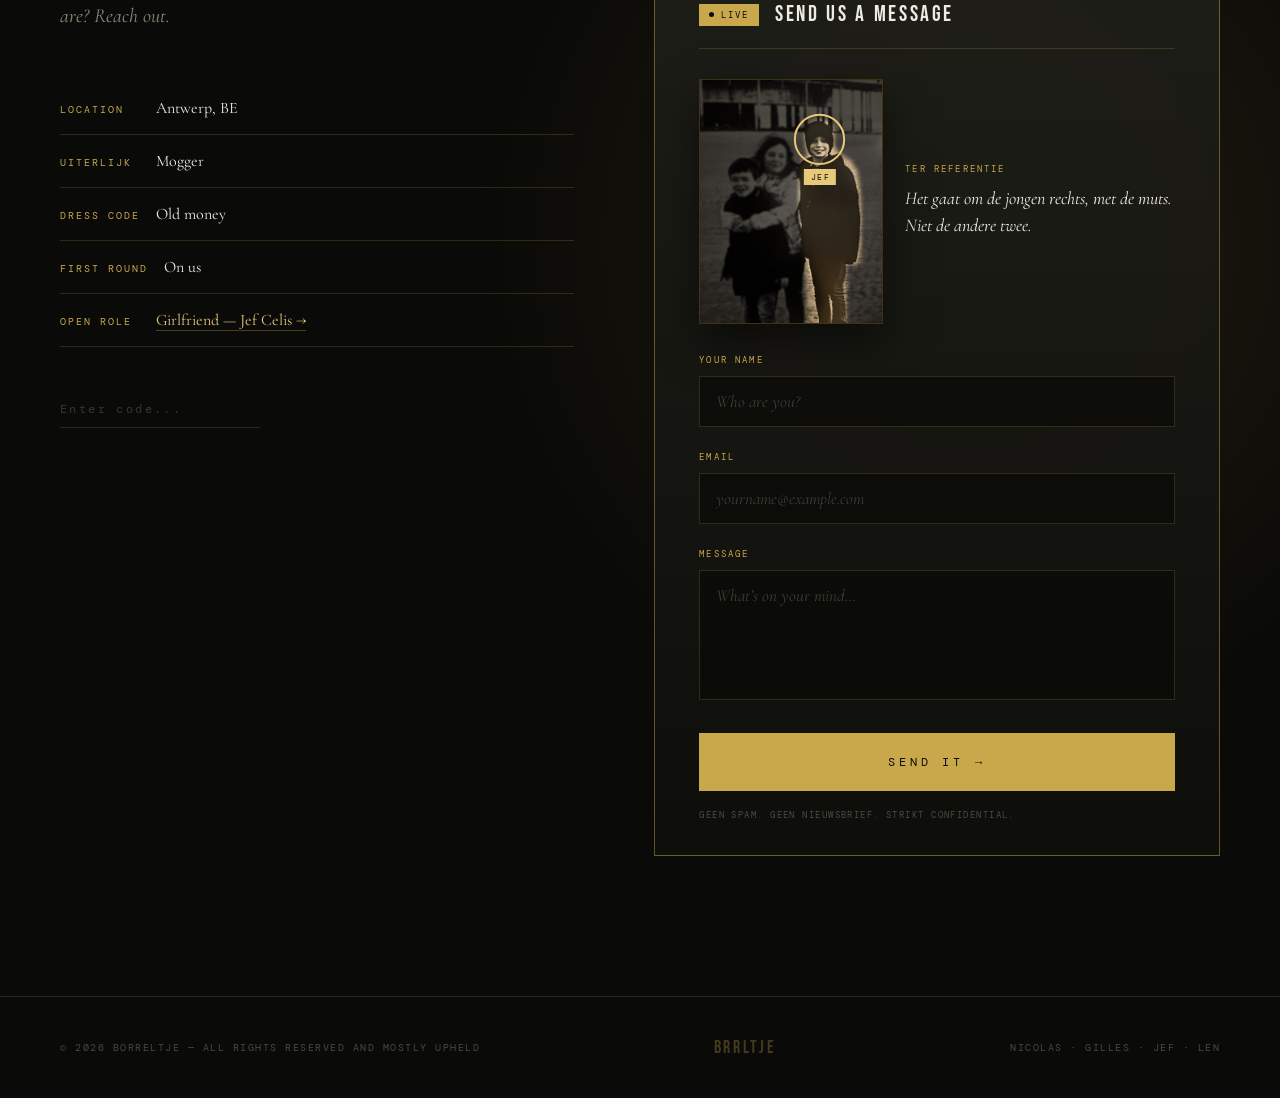
==== commit cd742788: "Add reference photo of Jef (spotlit) to the application form Co-Authored-By: Claude Opus 5.5 <norepl" ====
--- a/index.html
+++ b/index.html
@@ -476,6 +476,20 @@
         <span class="form-panel-title">Send us a message</span>
       </div>
 
+      <!-- Reference photo for applicants: only the boy on the right is in focus (baked into the jpg) -->
+      <figure class="form-ref">
+        <div class="form-ref-photo">
+          <img src="assets/vacancy-reference.jpg" width="900" height="1200" loading="lazy"
+               alt="Oude foto van drie kinderen op het strand; de jongen rechts, met muts, is uitgelicht">
+          <svg class="form-ref-ring" viewBox="0 0 900 1200" aria-hidden="true"><circle cx="591" cy="294" r="122"/></svg>
+          <span class="form-ref-tag" aria-hidden="true">Jef</span>
+        </div>
+        <figcaption>
+          <span class="form-ref-label">Ter referentie</span>
+          <span class="form-ref-text">Het gaat om de jongen rechts, met de muts. Niet de andere twee.</span>
+        </figcaption>
+      </figure>
+
       <form
         class="contact-form"
         id="contactForm"
--- a/styles.css
+++ b/styles.css
@@ -2447,3 +2447,68 @@
   .highlight-media { width: 100%; max-width: 272px; margin: 0 auto; }
   .video-sound { bottom: 10px; right: 10px; padding: 9px 13px; font-size: 8.5px; cursor: pointer; }
 }
+
+/* ── Application form: reference photo of the candidate ── */
+.form-ref {
+  display: flex;
+  align-items: center;
+  gap: 22px;
+  margin: 0 0 30px;
+}
+.form-ref-photo {
+  position: relative;
+  flex: 0 0 auto;
+  width: 184px;
+  border: 1px solid rgba(201,168,76,0.3);
+  background: #000;
+  overflow: hidden;
+  box-shadow: 0 18px 40px rgba(0,0,0,0.55);
+}
+.form-ref-photo img { display: block; width: 100%; height: auto; }
+.form-ref-ring {
+  position: absolute;
+  inset: 0;
+  width: 100%;
+  height: 100%;
+  pointer-events: none;
+}
+.form-ref-ring circle {
+  fill: none;
+  stroke: var(--gold-light);
+  stroke-width: 2px;
+  vector-effect: non-scaling-stroke;
+}
+/* name badge on his chest, just under the ring (65.7% / 36% = ring centre x / ring bottom in the jpg) */
+.form-ref-tag {
+  position: absolute;
+  left: 65.7%;
+  top: 36.5%;
+  transform: translateX(-50%);
+  font-family: 'DM Mono', monospace;
+  font-size: 8px;
+  letter-spacing: 0.22em;
+  text-transform: uppercase;
+  color: var(--bg);
+  background: var(--gold-light);
+  padding: 3px 5px 3px 7px;
+}
+.form-ref figcaption { display: flex; flex-direction: column; gap: 10px; }
+.form-ref-label {
+  font-family: 'DM Mono', monospace;
+  font-size: 9px;
+  letter-spacing: 0.24em;
+  text-transform: uppercase;
+  color: var(--gold);
+}
+.form-ref-text {
+  font-size: 18px;
+  line-height: 1.5;
+  font-style: italic;
+  color: var(--cream);
+}
+
+@media (max-width: 768px) {
+  .form-ref { gap: 16px; margin-bottom: 24px; }
+  .form-ref-photo { width: 132px; }
+  .form-ref-text { font-size: 16px; }
+}
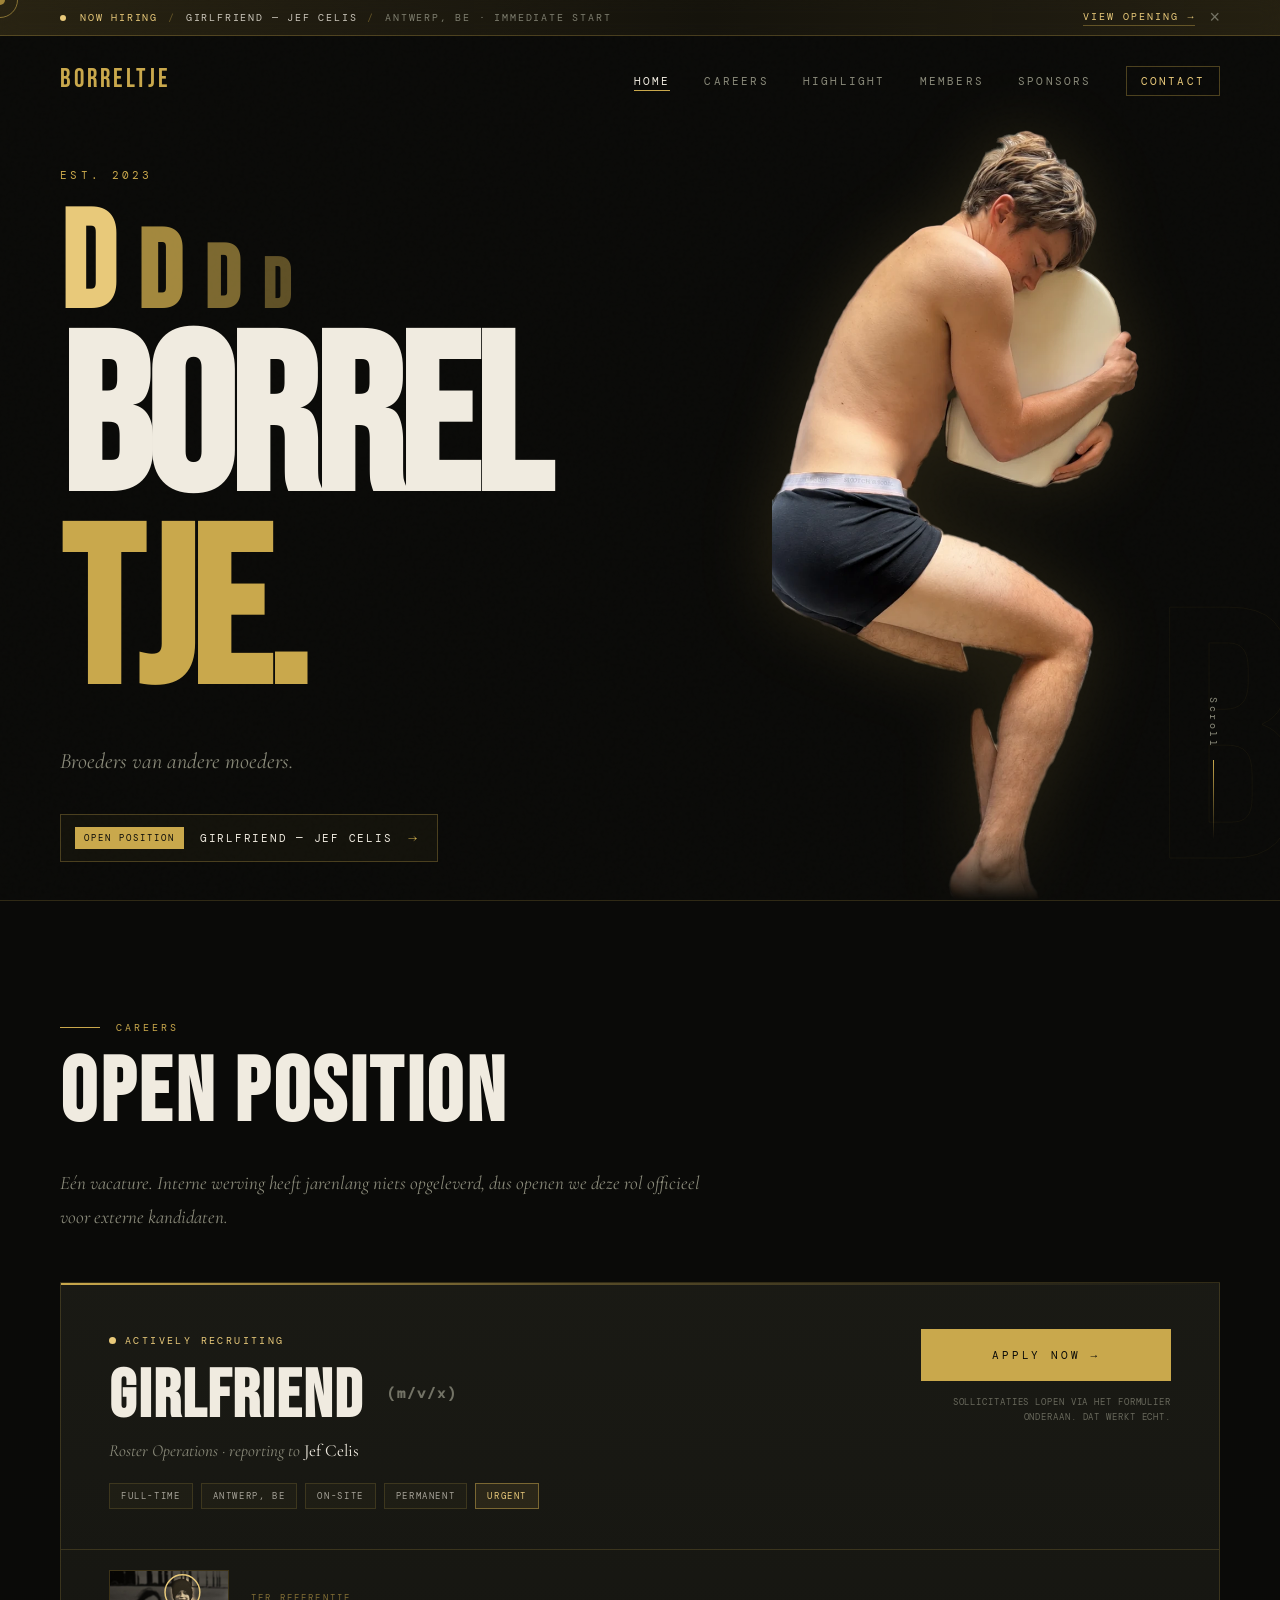
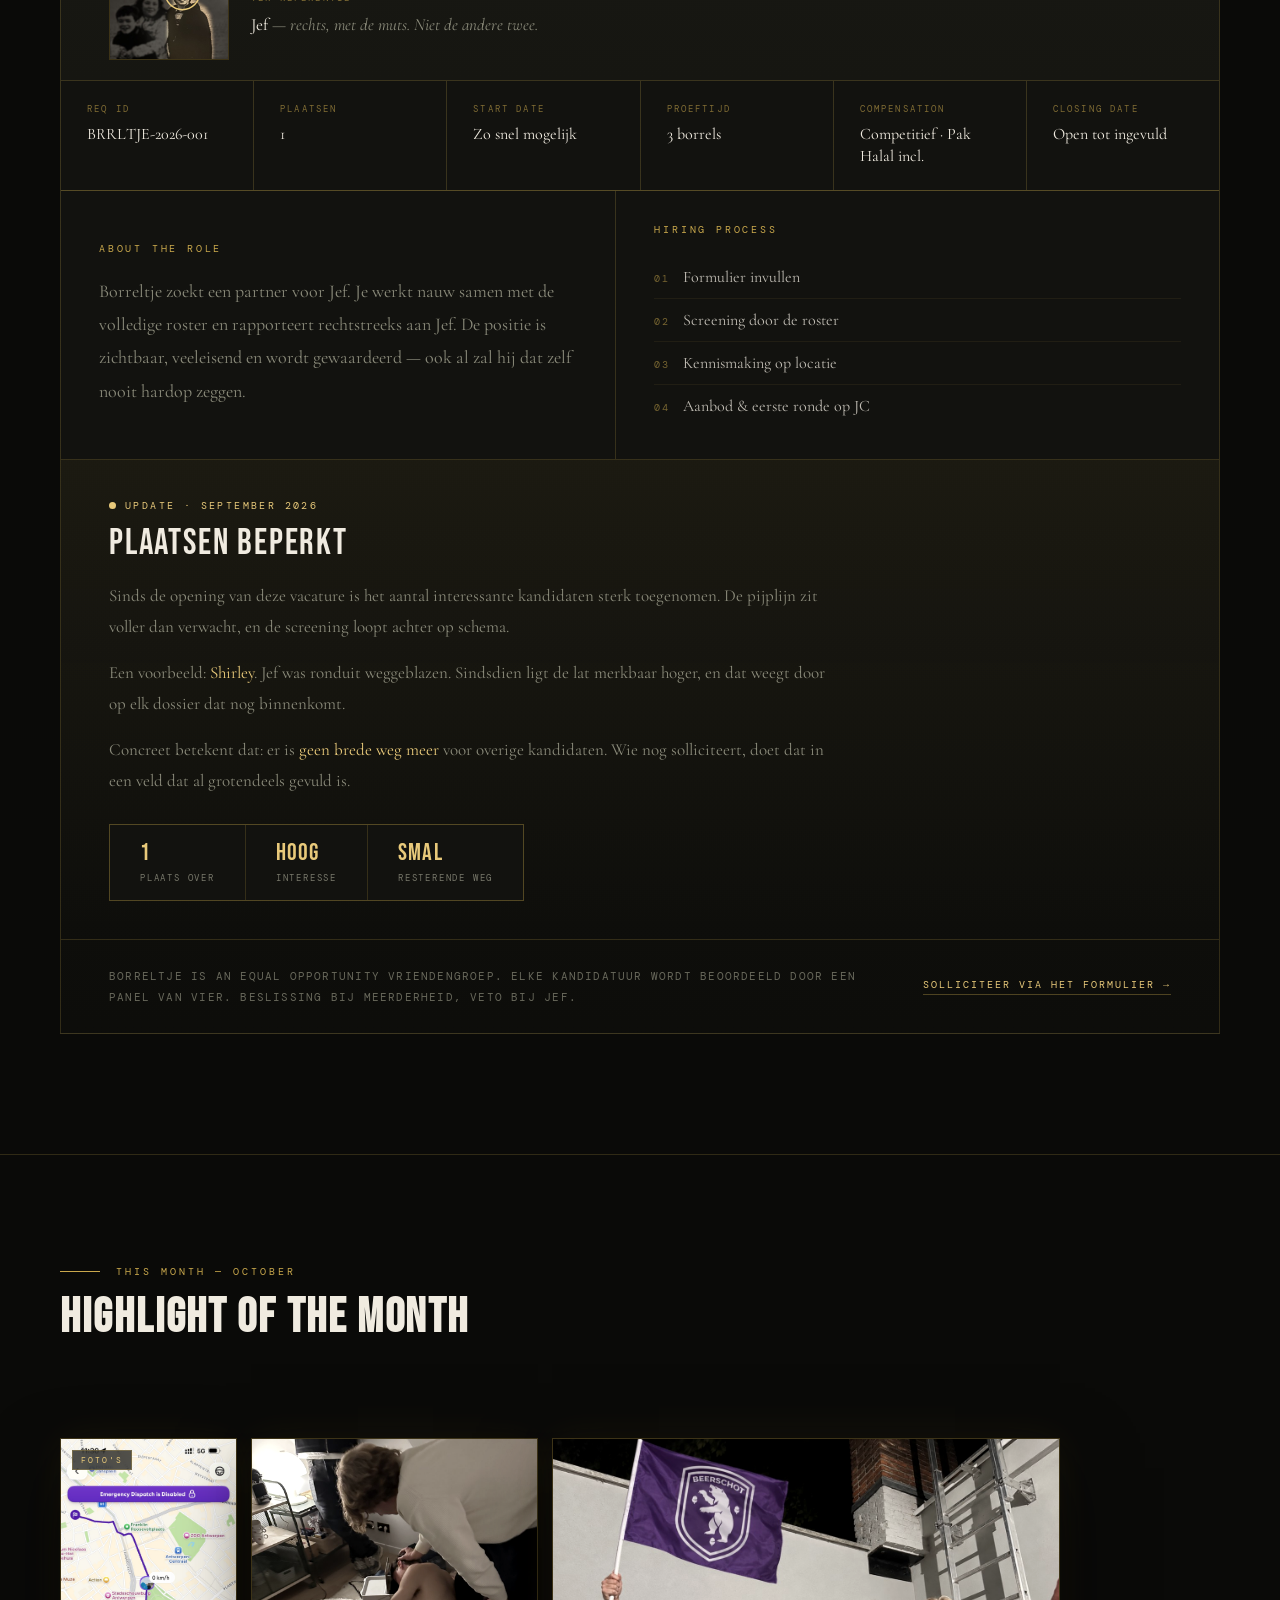
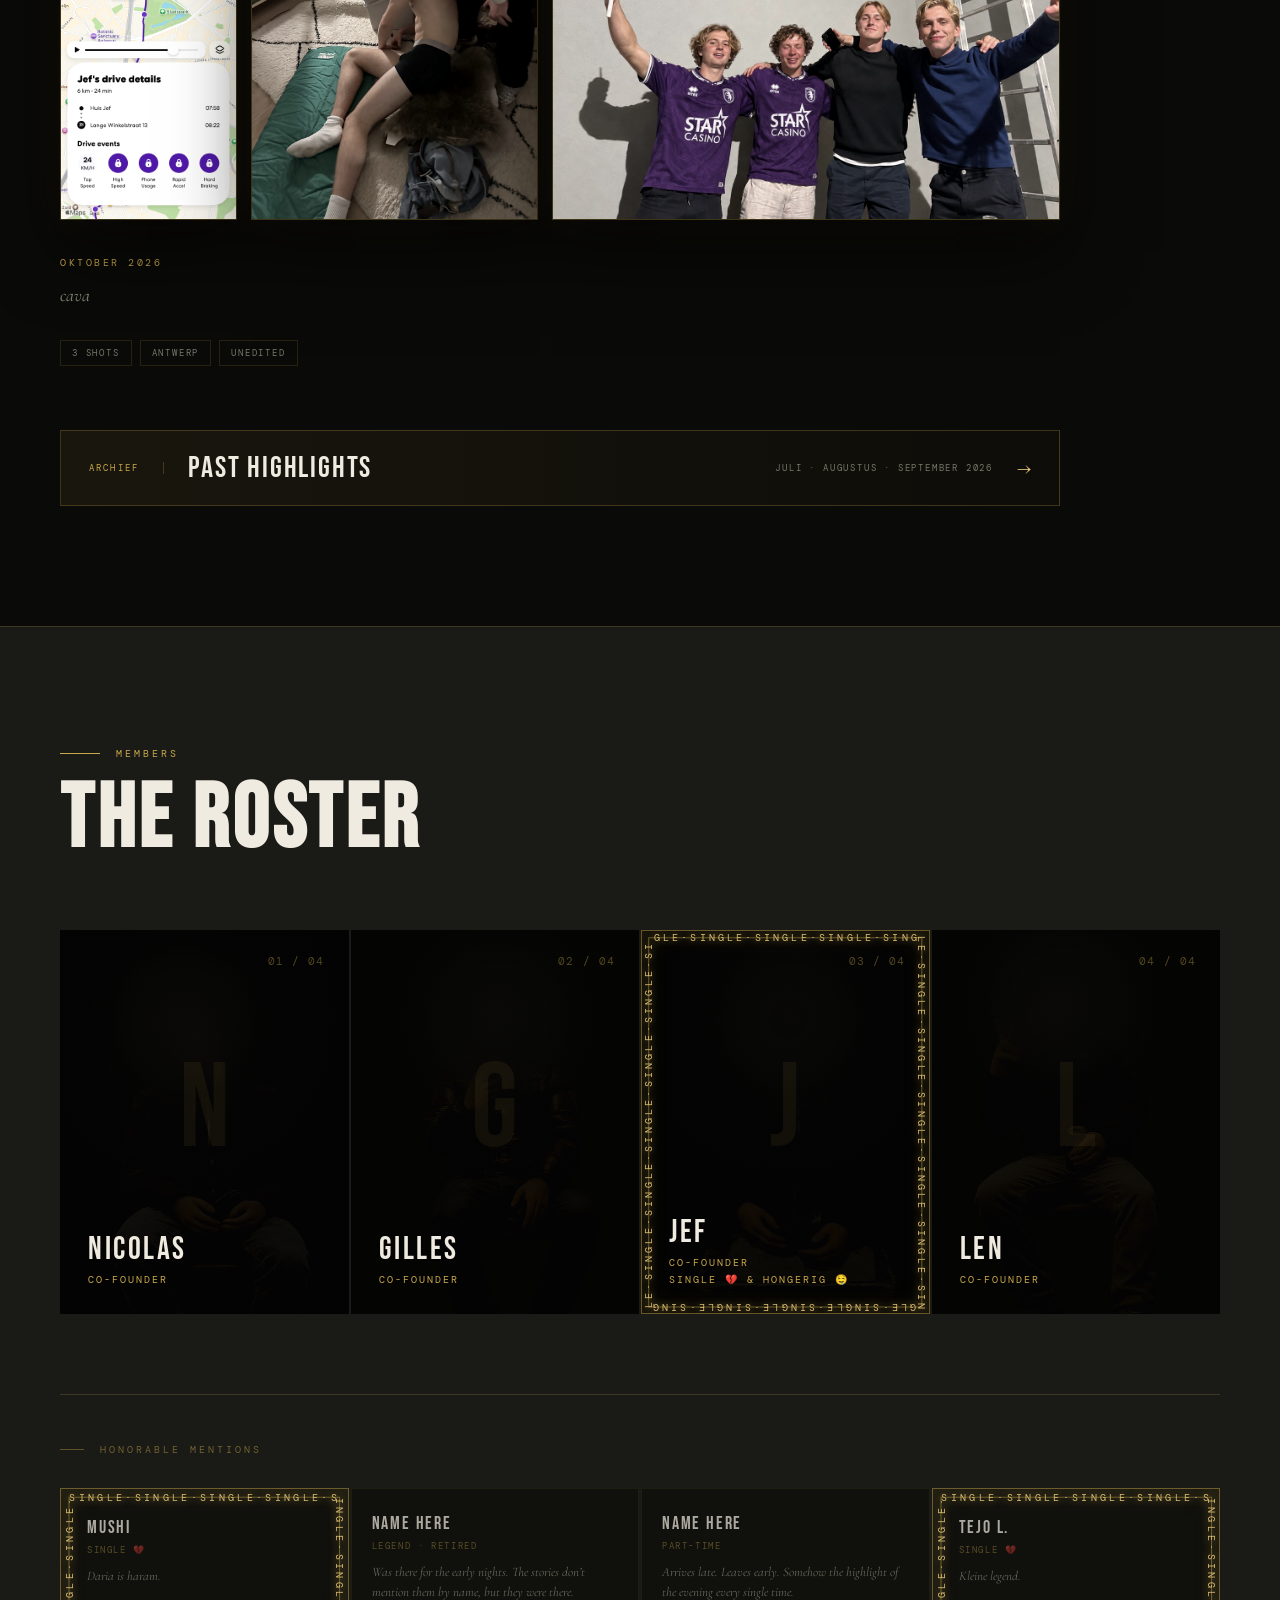
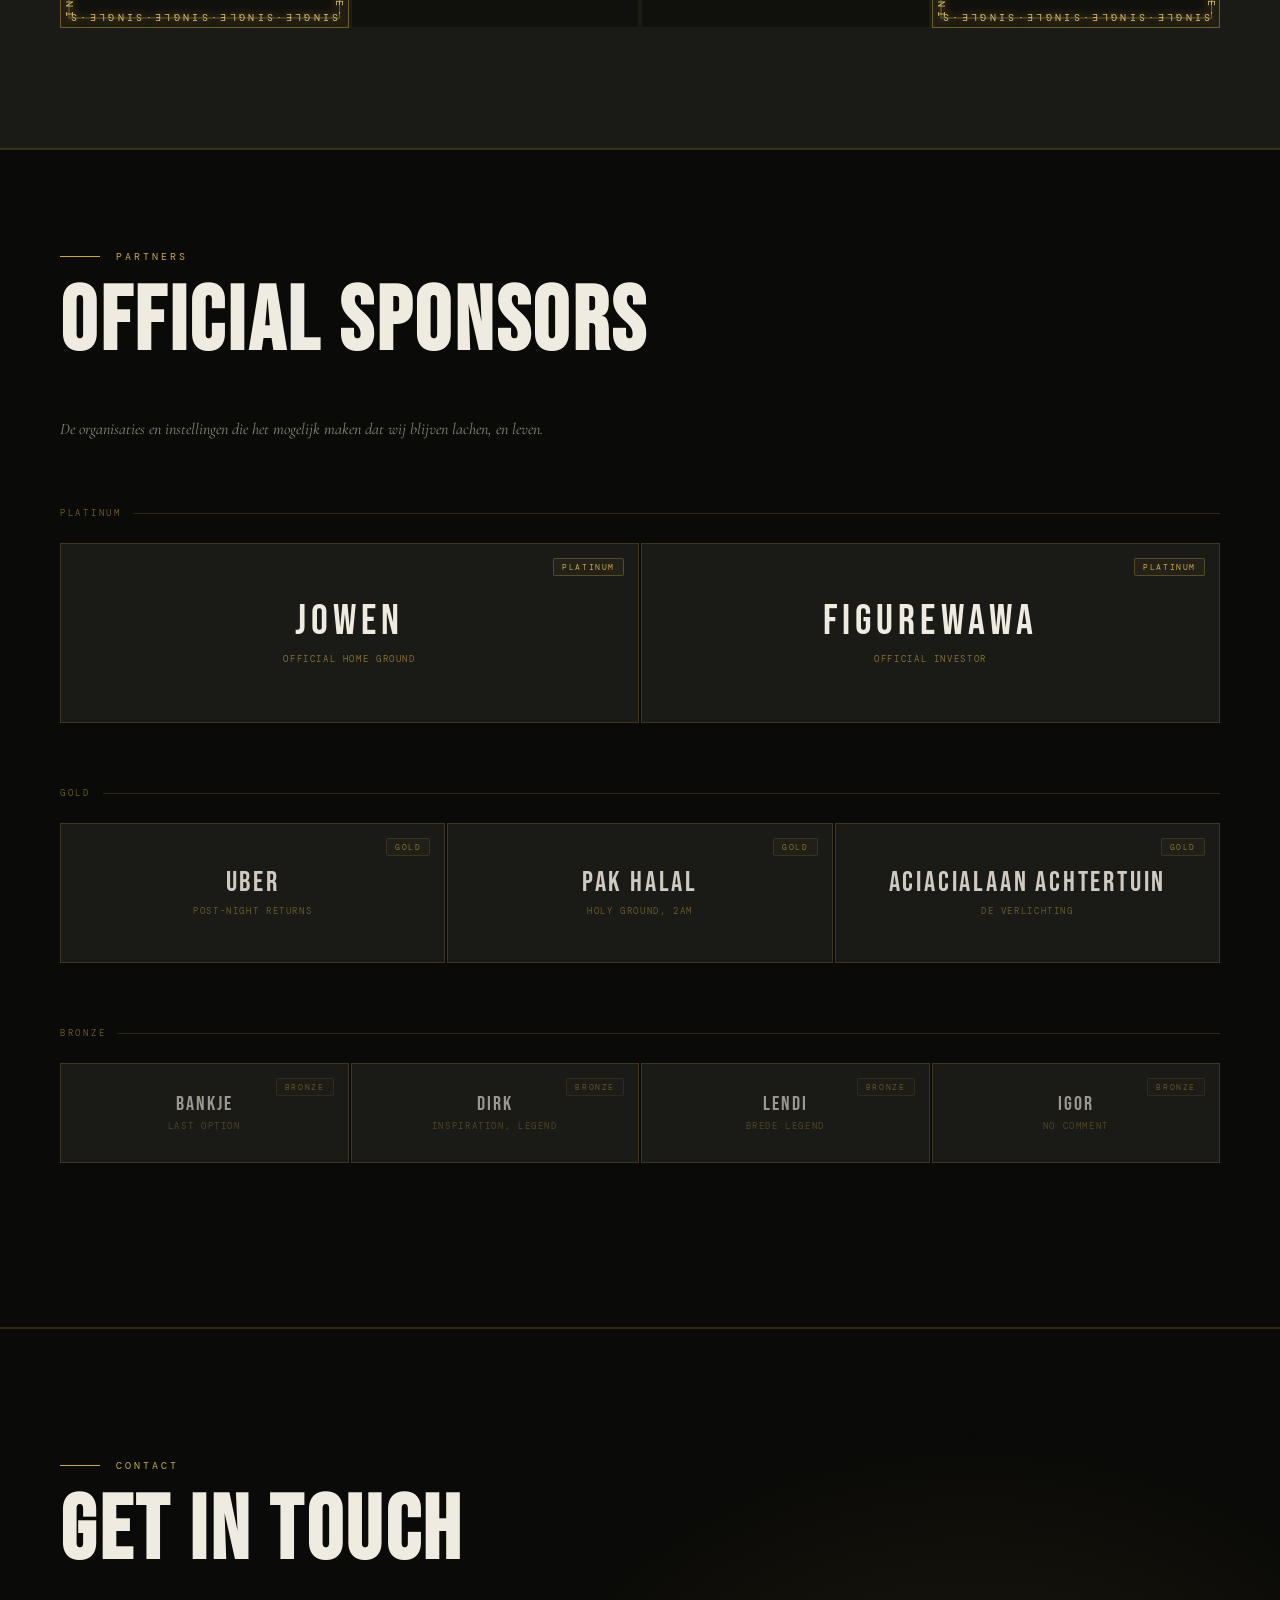
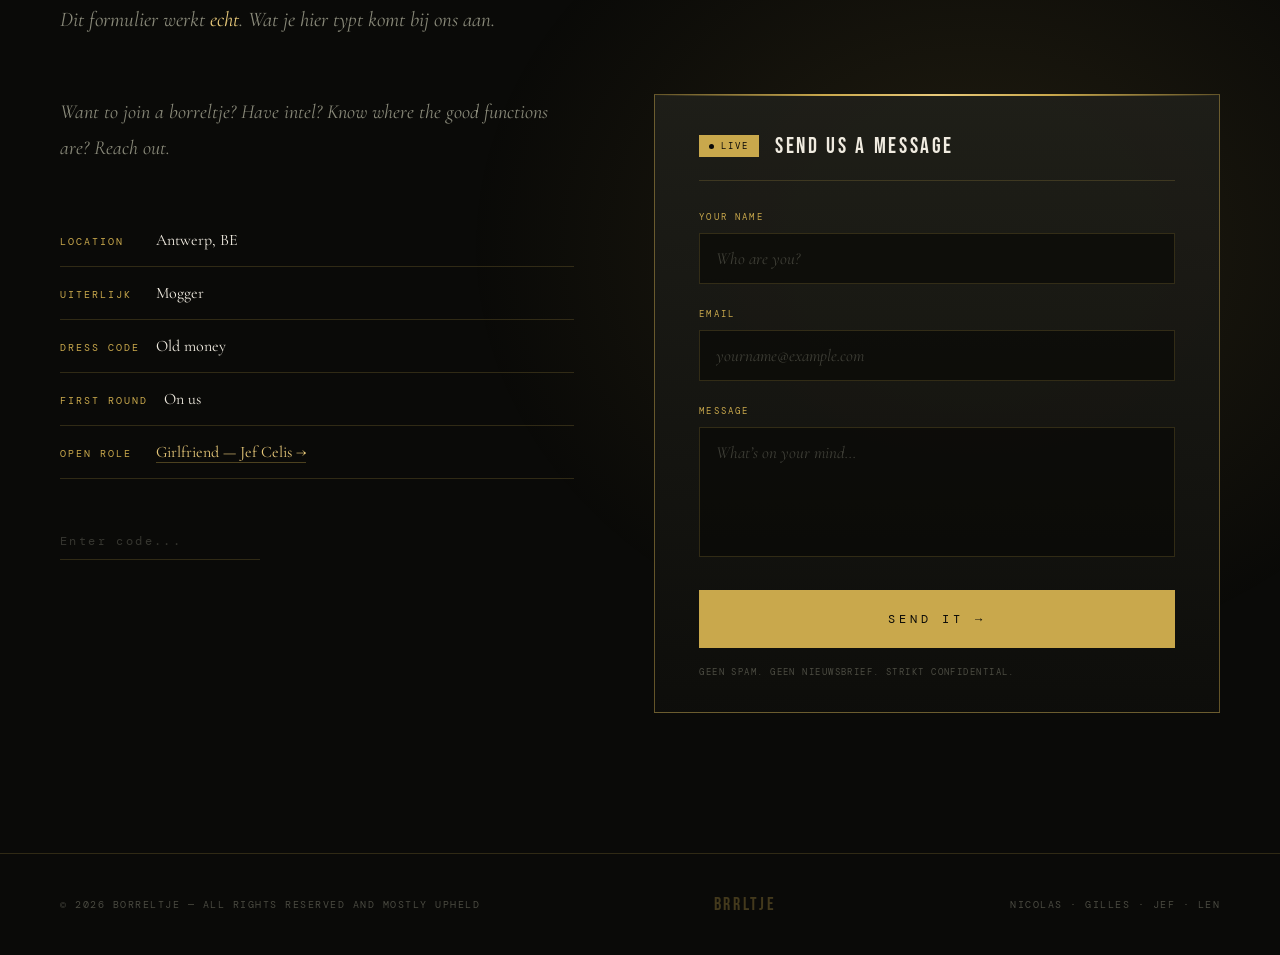
==== commit 5231fe47: "Move Jef reference photo into the vacancy card as a compact strip Co-Authored-By: Claude Opus 5.5 <n" ====
--- a/index.html
+++ b/index.html
@@ -88,6 +88,19 @@
         <p class="job-apply-note">Sollicitaties lopen via het formulier onderaan. Dat werkt echt.</p>
       </div>
     </header>
+
+    <!-- Reference photo: only Jef (right, with the beanie) is in focus; the spotlight is baked into the jpg -->
+    <div class="job-ref">
+      <div class="job-ref-photo">
+        <img src="assets/vacancy-reference.jpg" width="800" height="600" loading="lazy"
+             alt="Oude foto van drie kinderen op het strand; de jongen rechts, met muts, is uitgelicht">
+        <svg class="job-ref-ring" viewBox="0 0 800 600" aria-hidden="true"><circle cx="491" cy="144" r="118"/></svg>
+      </div>
+      <div class="job-ref-text">
+        <span class="job-ref-label">Ter referentie</span>
+        <span class="job-ref-val"><strong>Jef</strong> &mdash; rechts, met de muts. Niet de andere twee.</span>
+      </div>
+    </div>
 
     <div class="job-meta">
       <div class="job-meta-item">
@@ -476,20 +489,6 @@
         <span class="form-panel-title">Send us a message</span>
       </div>
 
-      <!-- Reference photo for applicants: only the boy on the right is in focus (baked into the jpg) -->
-      <figure class="form-ref">
-        <div class="form-ref-photo">
-          <img src="assets/vacancy-reference.jpg" width="900" height="1200" loading="lazy"
-               alt="Oude foto van drie kinderen op het strand; de jongen rechts, met muts, is uitgelicht">
-          <svg class="form-ref-ring" viewBox="0 0 900 1200" aria-hidden="true"><circle cx="591" cy="294" r="122"/></svg>
-          <span class="form-ref-tag" aria-hidden="true">Jef</span>
-        </div>
-        <figcaption>
-          <span class="form-ref-label">Ter referentie</span>
-          <span class="form-ref-text">Het gaat om de jongen rechts, met de muts. Niet de andere twee.</span>
-        </figcaption>
-      </figure>
-
       <form
         class="contact-form"
         id="contactForm"
--- a/styles.css
+++ b/styles.css
@@ -2448,67 +2448,54 @@
   .video-sound { bottom: 10px; right: 10px; padding: 9px 13px; font-size: 8.5px; cursor: pointer; }
 }
 
-/* ── Application form: reference photo of the candidate ── */
-.form-ref {
+/* ── Vacancy card: reference photo strip under the title ── */
+.job-ref {
   display: flex;
   align-items: center;
   gap: 22px;
-  margin: 0 0 30px;
-}
-.form-ref-photo {
+  padding: 20px 48px;
+  border-bottom: 1px solid var(--border);
+}
+.job-ref-photo {
   position: relative;
   flex: 0 0 auto;
-  width: 184px;
+  width: 120px;
   border: 1px solid rgba(201,168,76,0.3);
   background: #000;
   overflow: hidden;
-  box-shadow: 0 18px 40px rgba(0,0,0,0.55);
-}
-.form-ref-photo img { display: block; width: 100%; height: auto; }
-.form-ref-ring {
+}
+.job-ref-photo img { display: block; width: 100%; height: auto; }
+.job-ref-ring {
   position: absolute;
   inset: 0;
   width: 100%;
   height: 100%;
   pointer-events: none;
 }
-.form-ref-ring circle {
+.job-ref-ring circle {
   fill: none;
   stroke: var(--gold-light);
-  stroke-width: 2px;
+  stroke-width: 1.5px;
   vector-effect: non-scaling-stroke;
 }
-/* name badge on his chest, just under the ring (65.7% / 36% = ring centre x / ring bottom in the jpg) */
-.form-ref-tag {
-  position: absolute;
-  left: 65.7%;
-  top: 36.5%;
-  transform: translateX(-50%);
-  font-family: 'DM Mono', monospace;
-  font-size: 8px;
-  letter-spacing: 0.22em;
-  text-transform: uppercase;
-  color: var(--bg);
-  background: var(--gold-light);
-  padding: 3px 5px 3px 7px;
-}
-.form-ref figcaption { display: flex; flex-direction: column; gap: 10px; }
-.form-ref-label {
+.job-ref-text { display: flex; flex-direction: column; gap: 8px; }
+.job-ref-label {
   font-family: 'DM Mono', monospace;
   font-size: 9px;
   letter-spacing: 0.24em;
   text-transform: uppercase;
-  color: var(--gold);
-}
-.form-ref-text {
-  font-size: 18px;
+  color: rgba(201,168,76,0.6);
+}
+.job-ref-val {
+  font-size: 17px;
   line-height: 1.5;
+  color: var(--grey);
   font-style: italic;
-  color: var(--cream);
-}
+}
+.job-ref-val strong { color: var(--cream); font-style: normal; font-weight: 400; }
 
 @media (max-width: 768px) {
-  .form-ref { gap: 16px; margin-bottom: 24px; }
-  .form-ref-photo { width: 132px; }
-  .form-ref-text { font-size: 16px; }
-}
+  .job-ref { gap: 16px; padding: 18px 22px; }
+  .job-ref-photo { width: 104px; }
+  .job-ref-val { font-size: 15px; }
+}
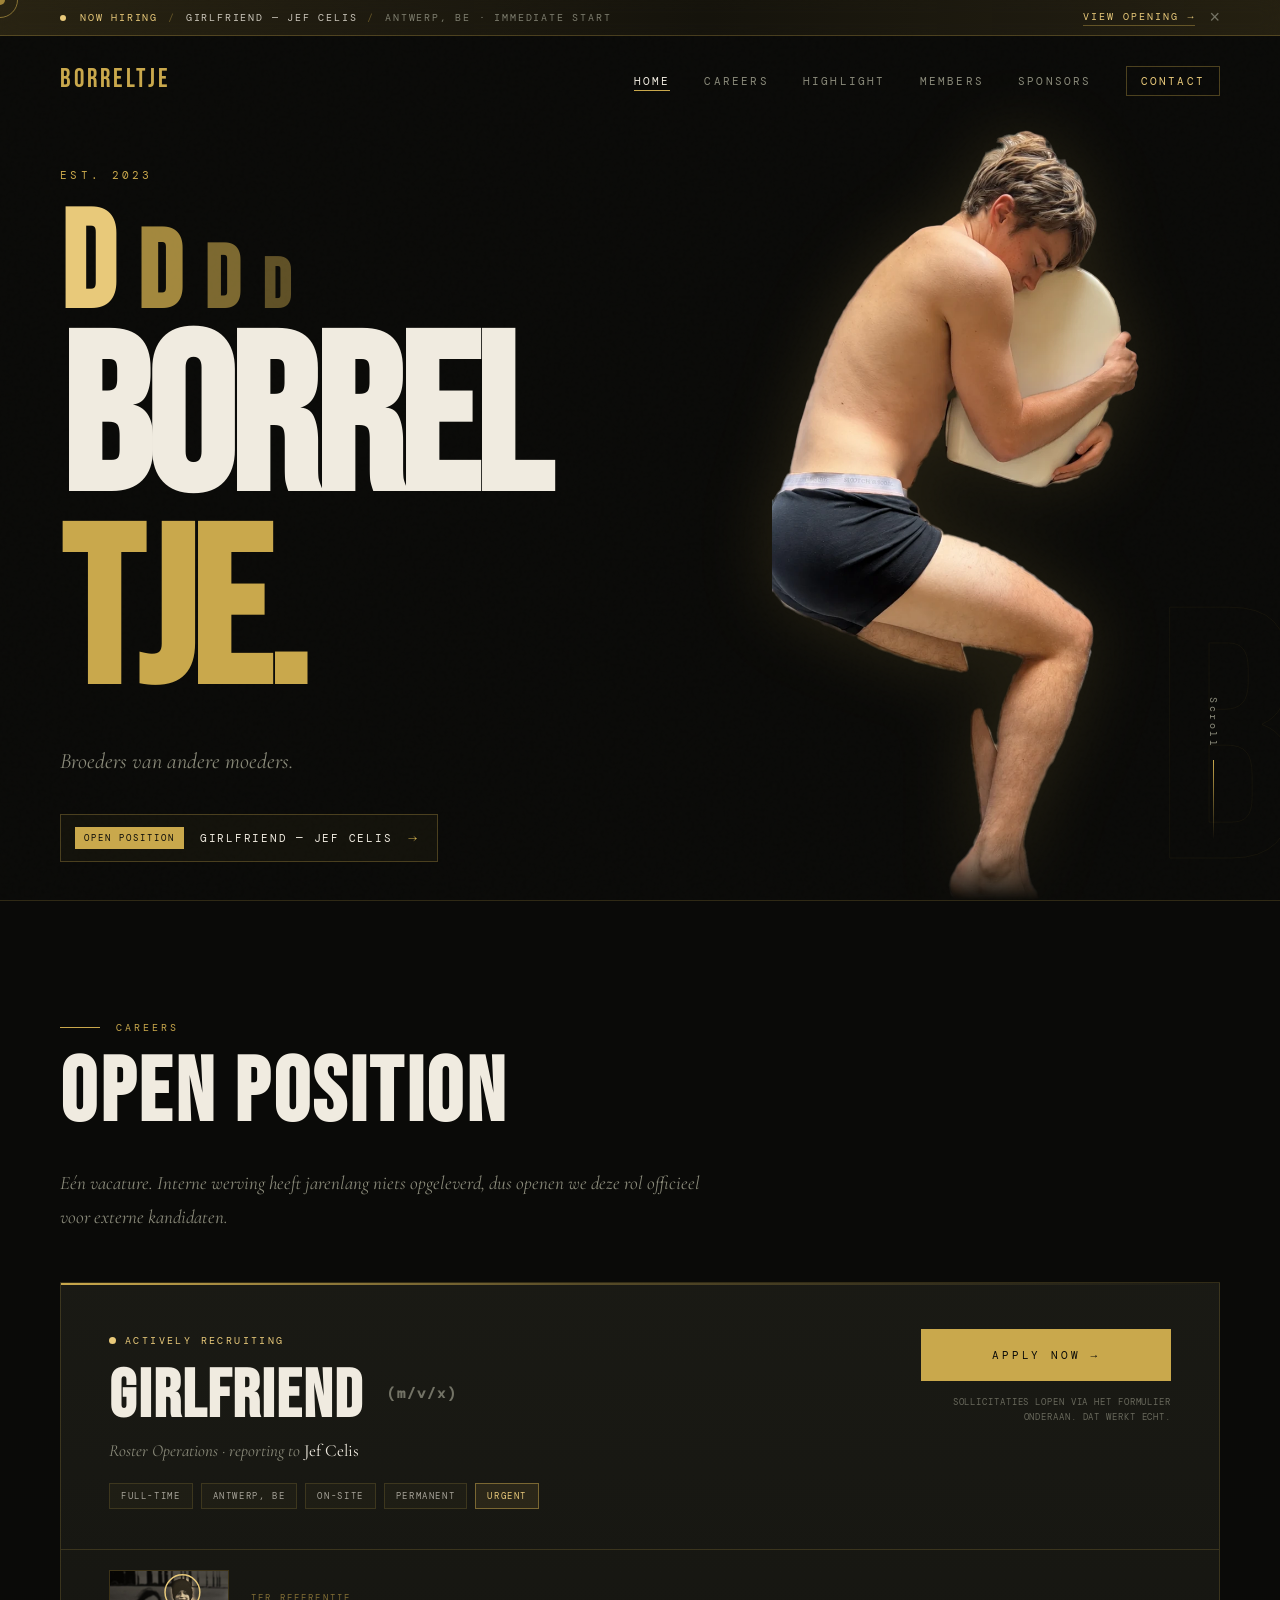
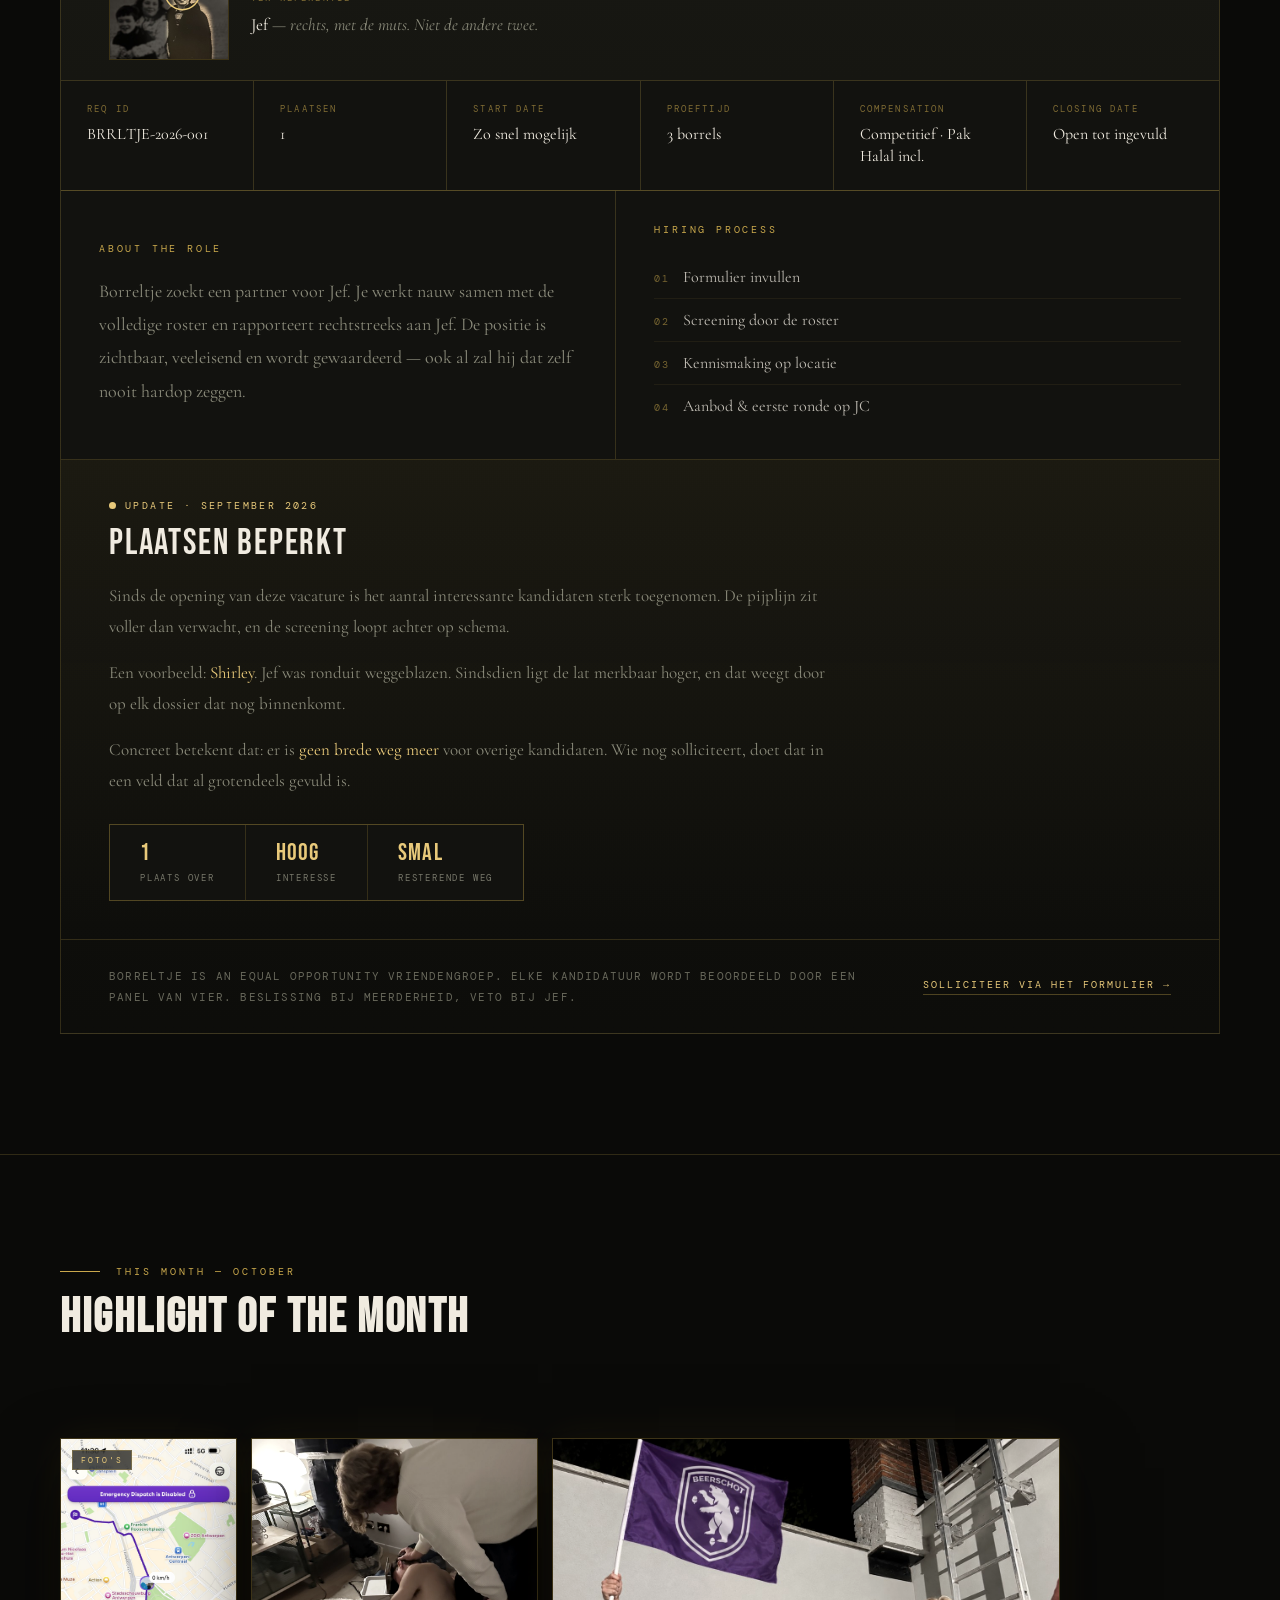
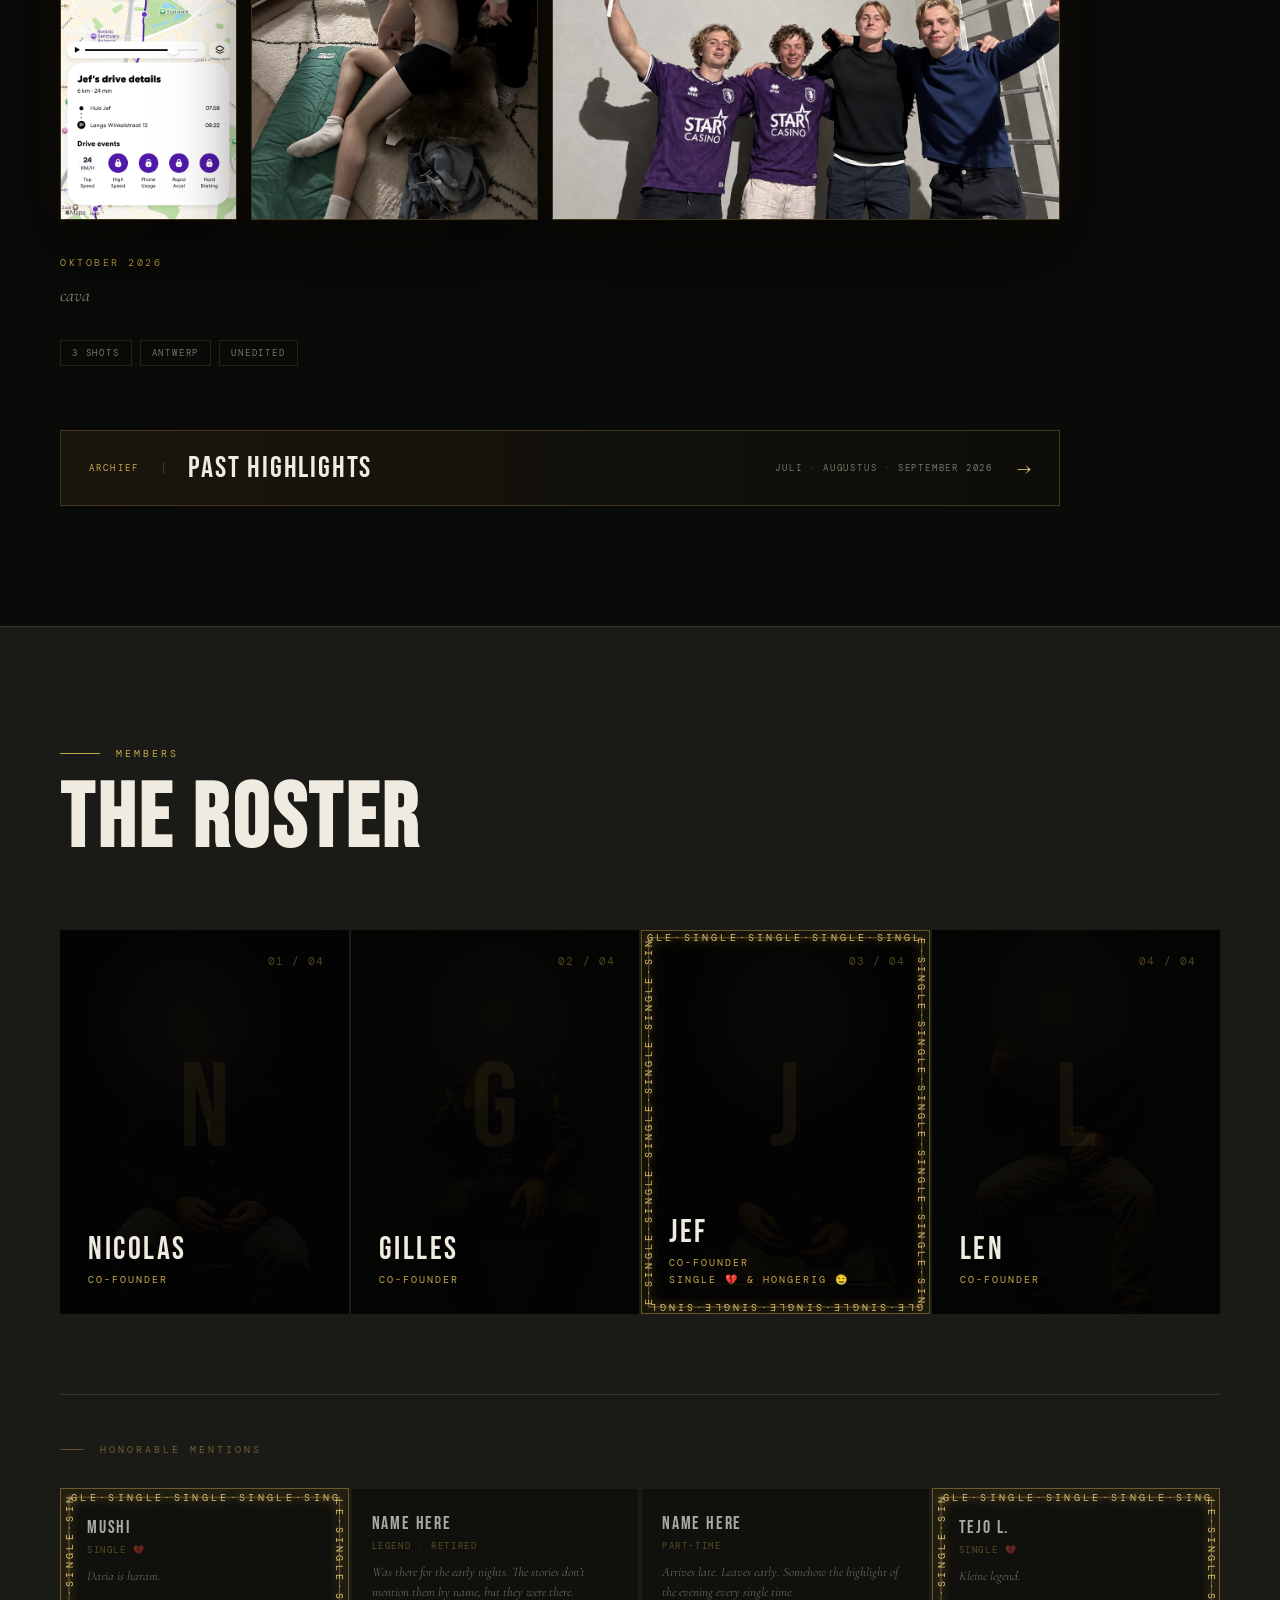
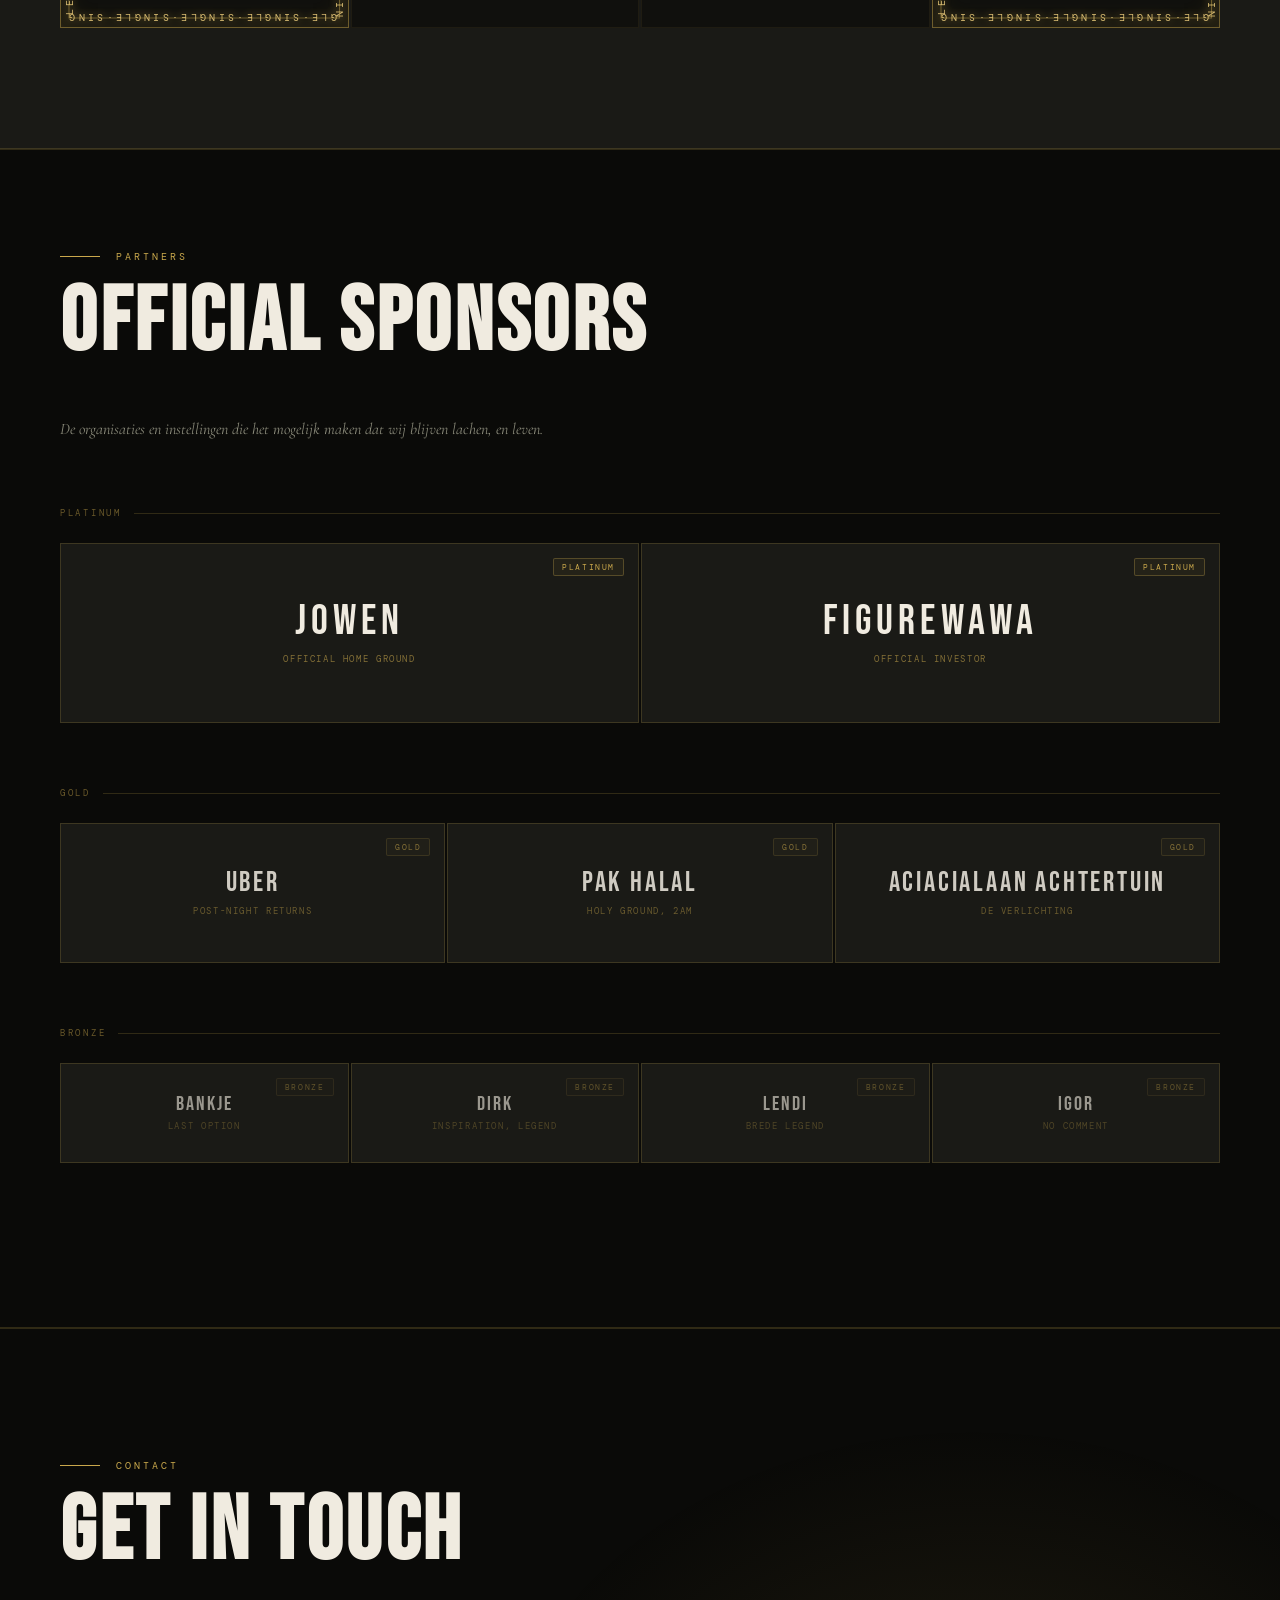
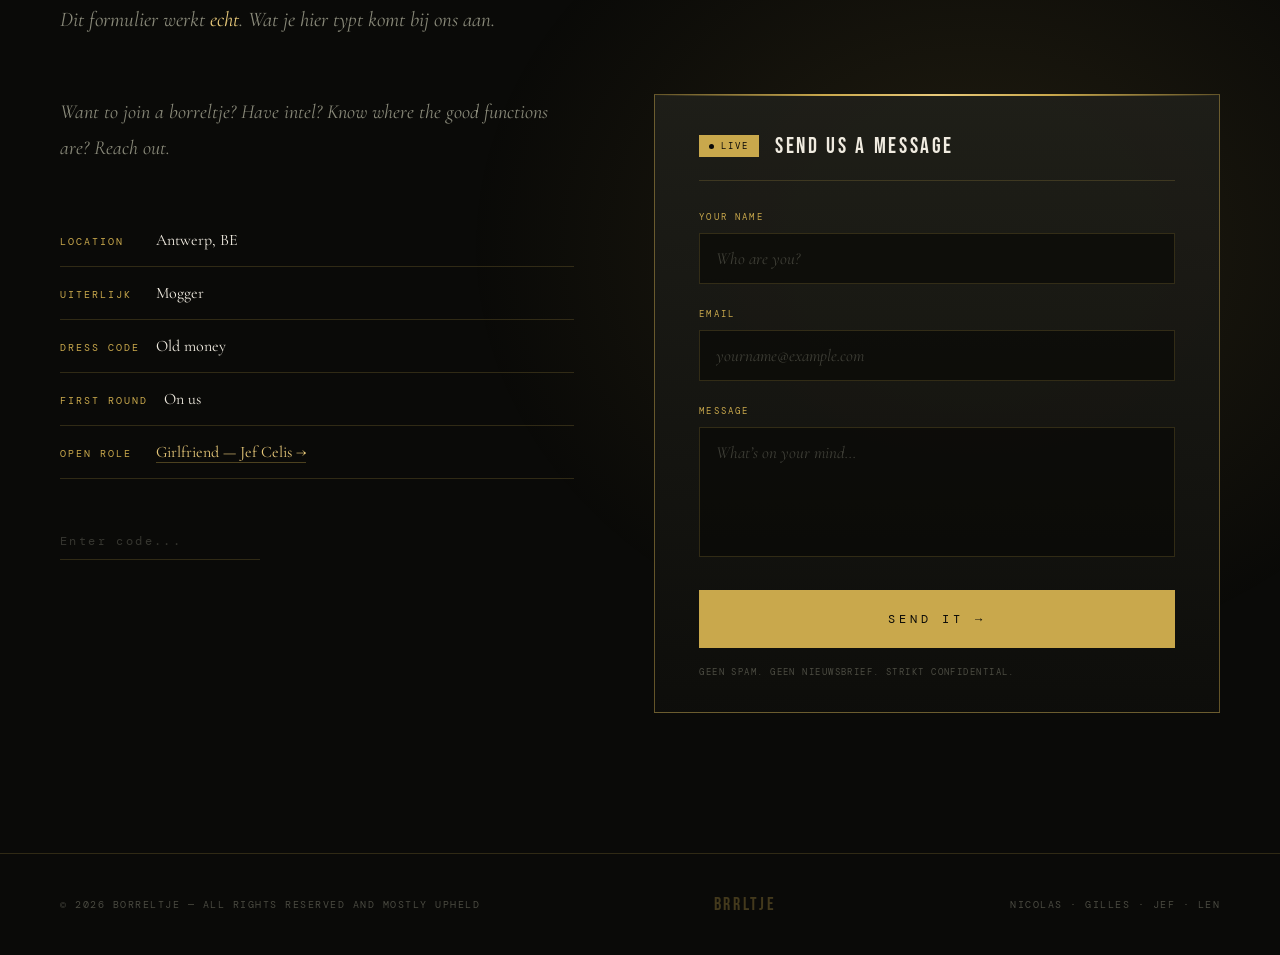
==== commit 7cf330bc: "Version-stamp styles.css and script.js links so browsers pick up changes Co-Authored-By: Claude Opus" ====
--- a/index.html
+++ b/index.html
@@ -5,7 +5,7 @@
 <meta name="viewport" content="width=device-width, initial-scale=1.0">
 <title>BORRELTJE</title>
 <link href="https://fonts.googleapis.com/css2?family=Bebas+Neue&family=Cormorant+Garamond:ital,wght@0,300;0,400;1,300;1,400&family=DM+Mono:wght@300;400&display=swap" rel="stylesheet">
-<link rel="stylesheet" href="styles.css">
+<link rel="stylesheet" href="styles.css?v=20261105">
 </head>
 <body>
 
@@ -538,6 +538,6 @@
   <p>Nicolas &middot; Gilles &middot; Jef &middot; Len</p>
 </footer>
 
-<script src="script.js"></script>
+<script src="script.js?v=20261105"></script>
 </body>
 </html>
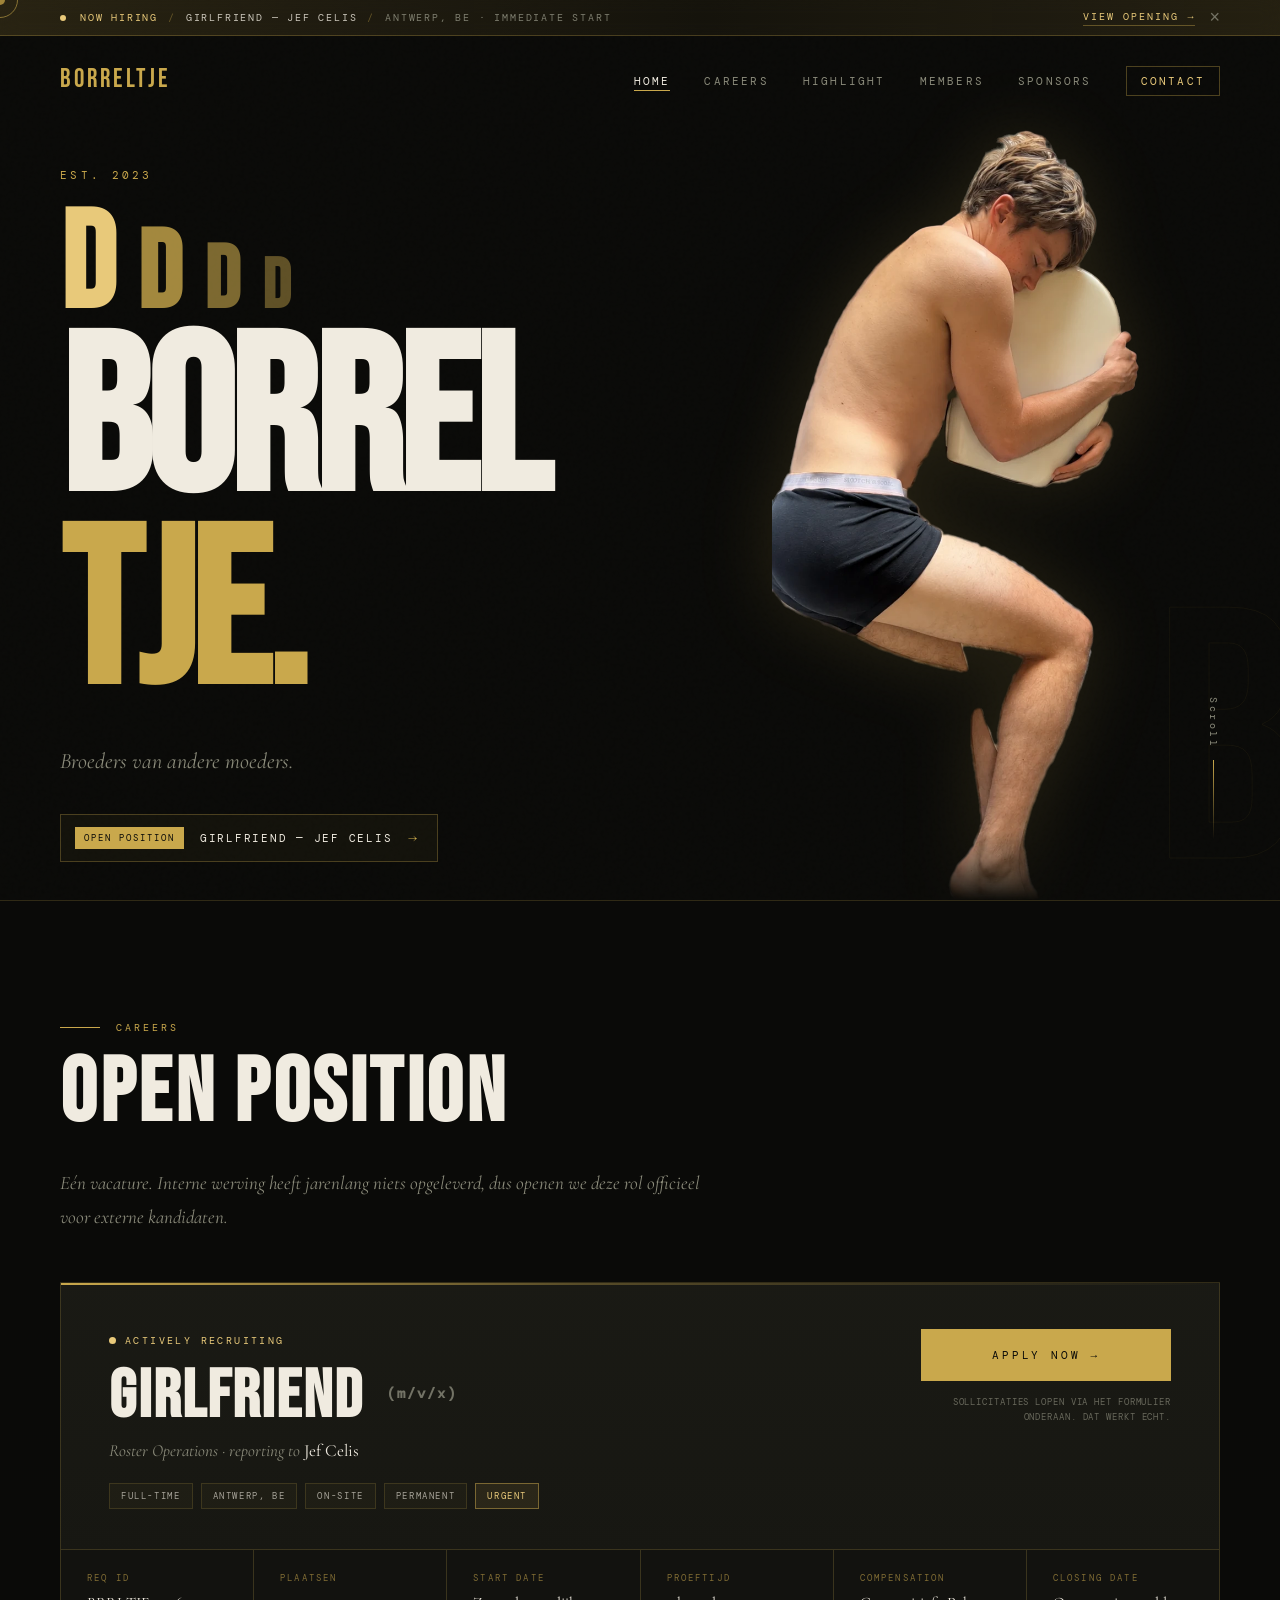
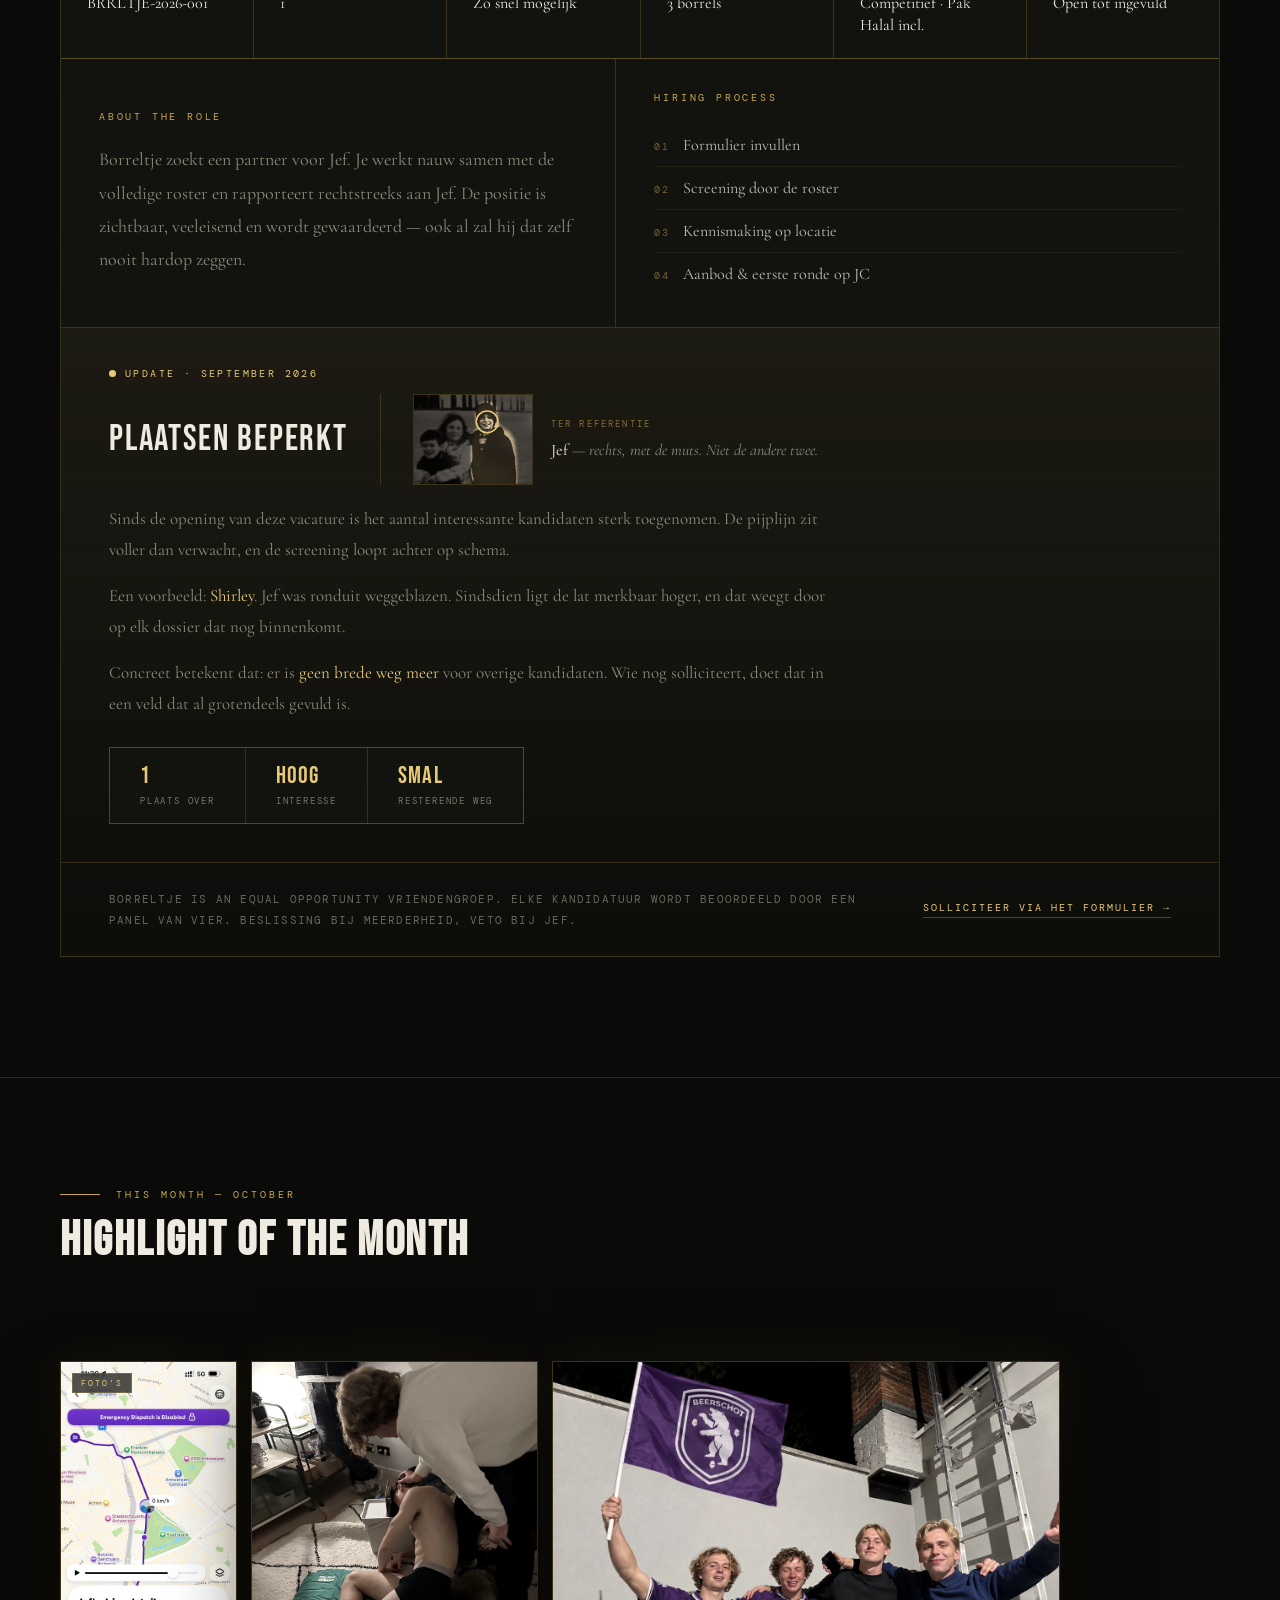
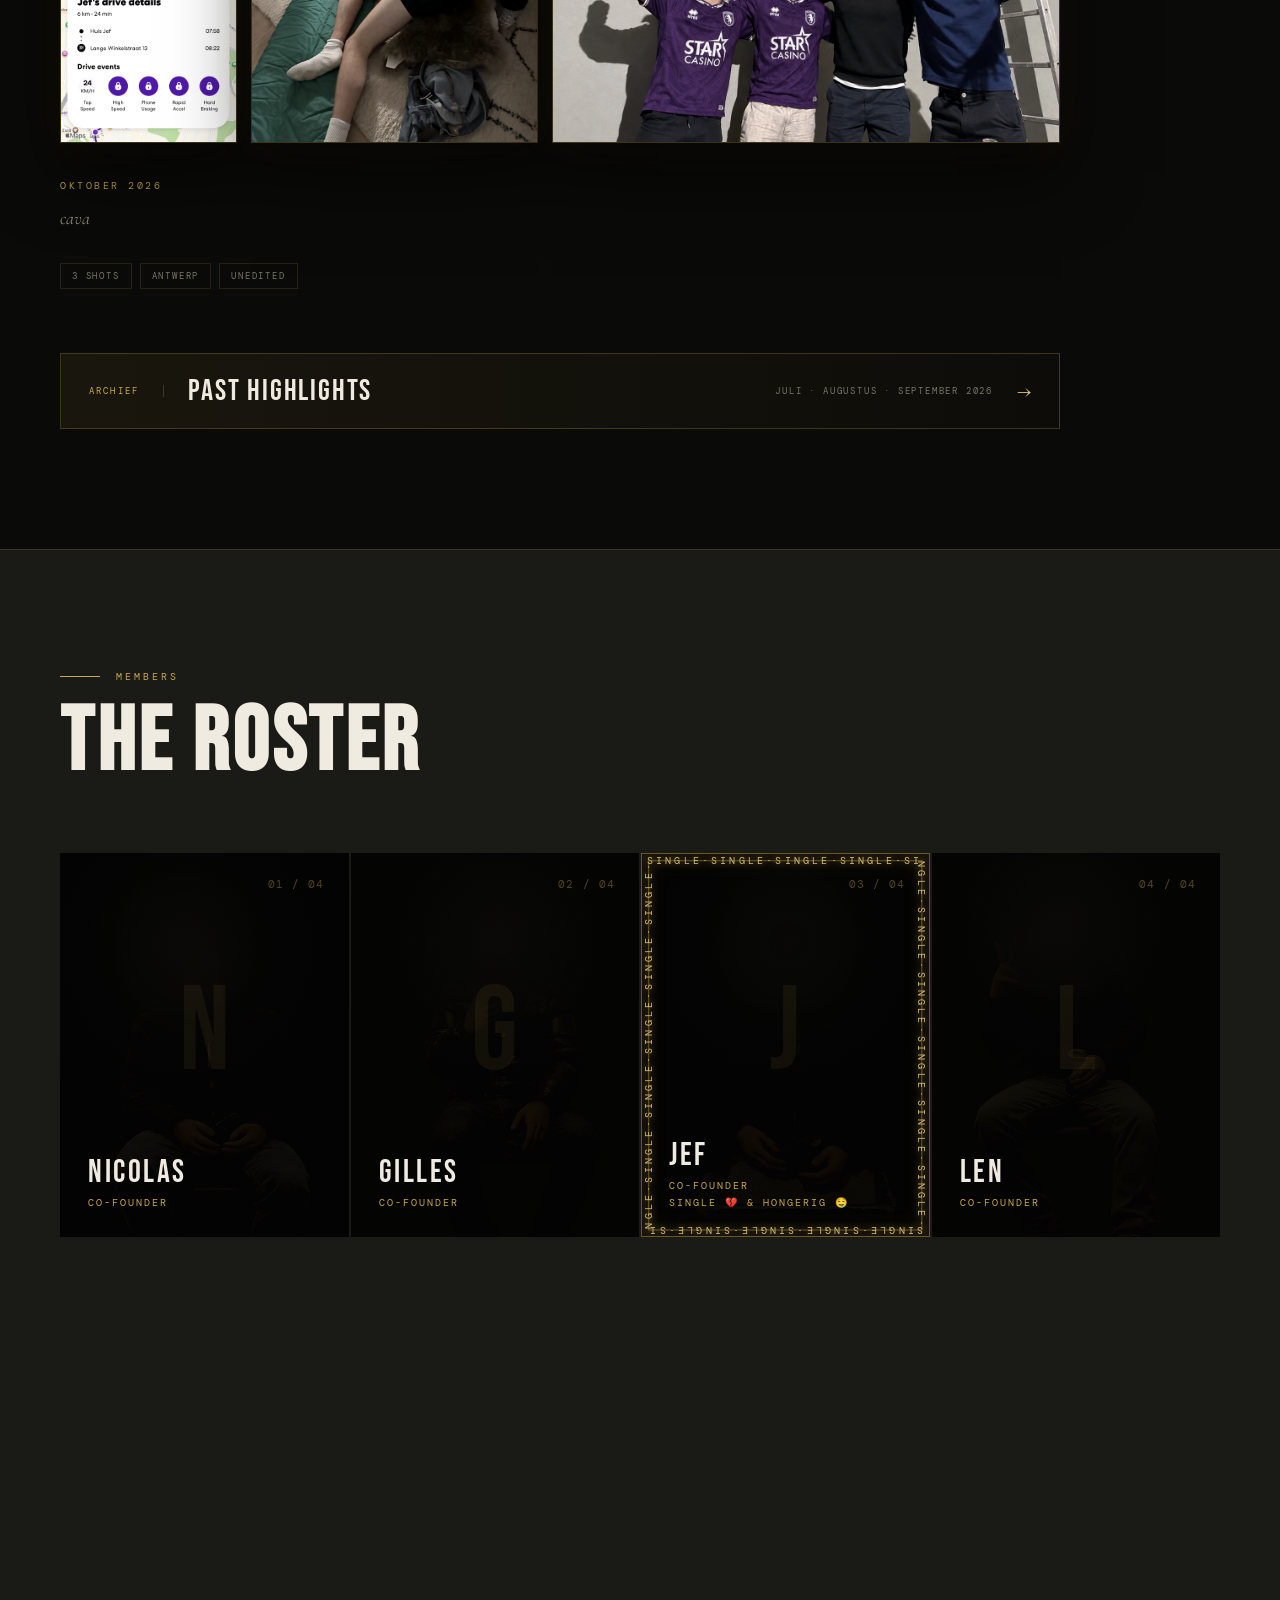
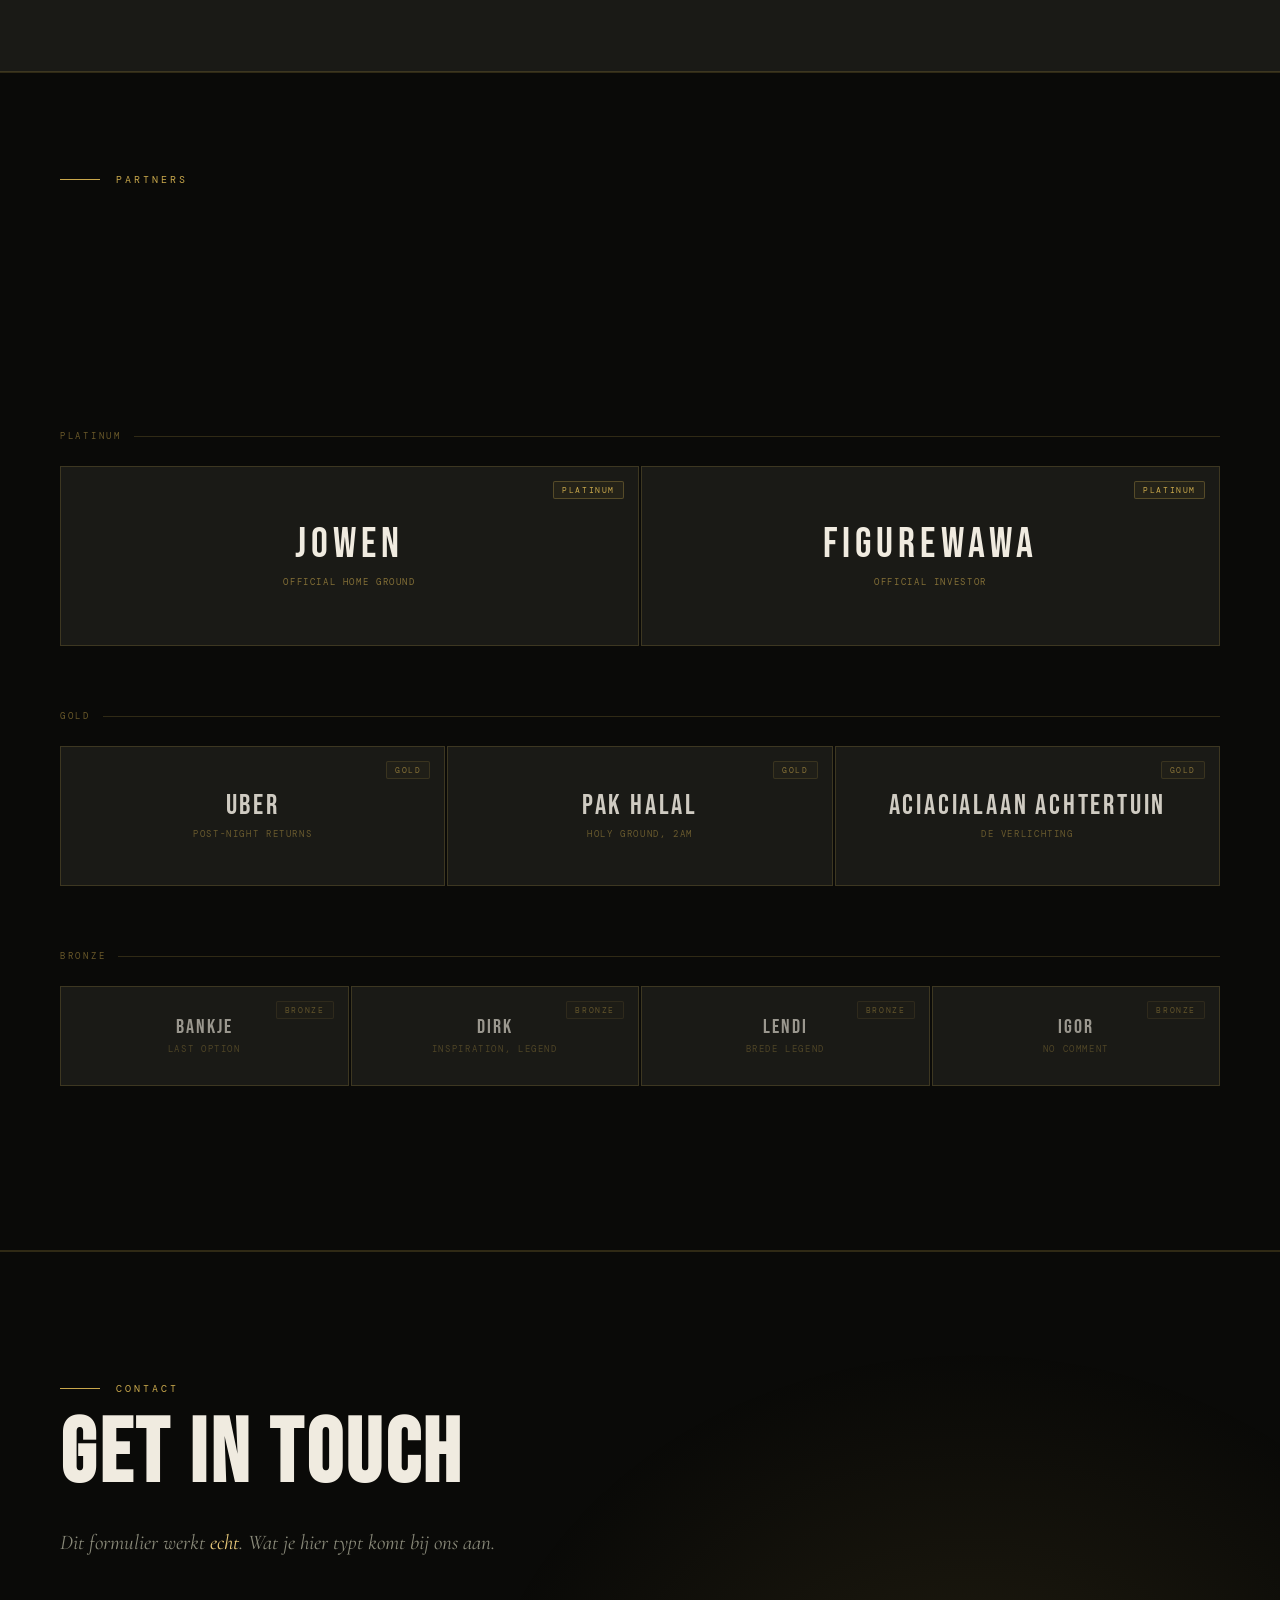
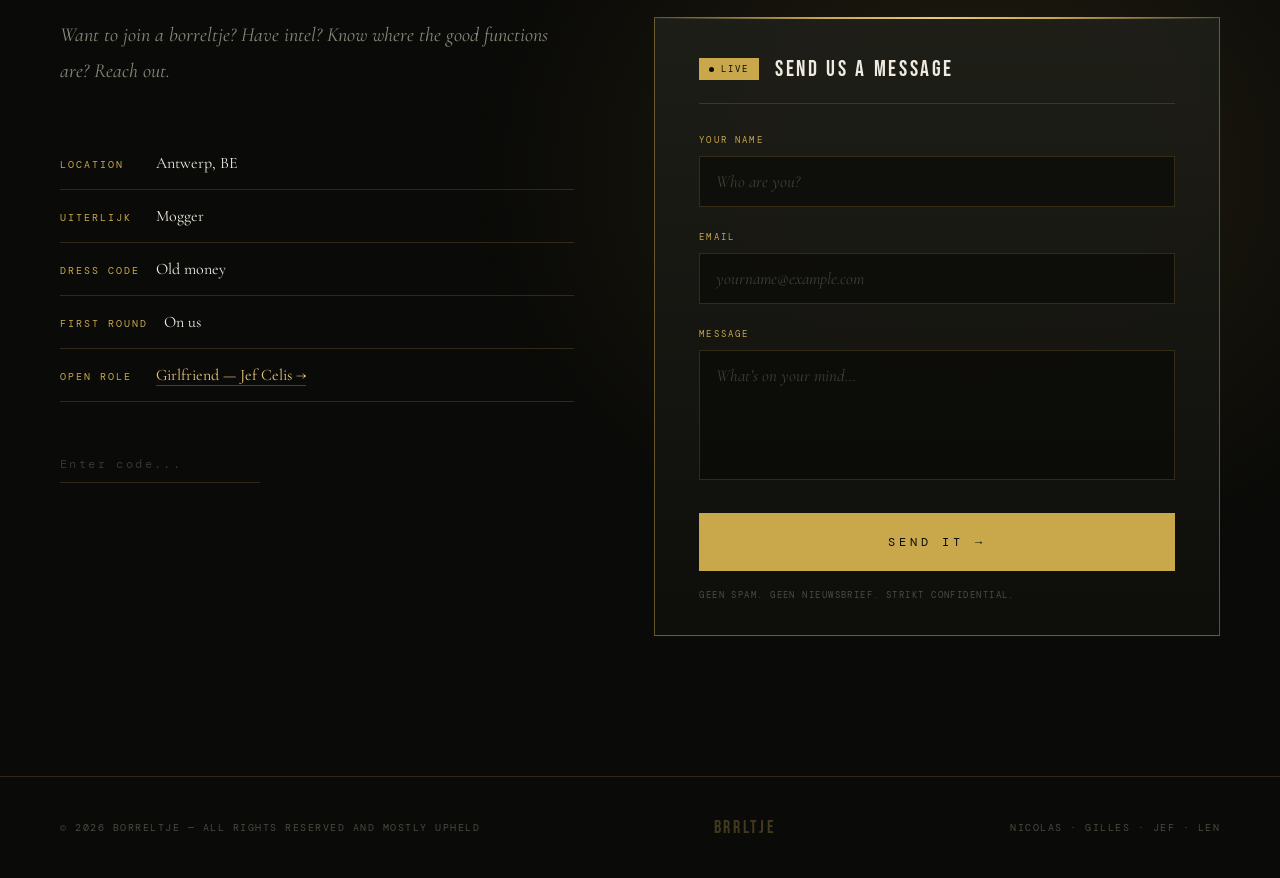
==== commit 93f9c780: "Put Jef reference photo next to "Plaatsen beperkt"; centre ring on his face Co-Authored-By: Claude O" ====
--- a/index.html
+++ b/index.html
@@ -5,7 +5,7 @@
 <meta name="viewport" content="width=device-width, initial-scale=1.0">
 <title>BORRELTJE</title>
 <link href="https://fonts.googleapis.com/css2?family=Bebas+Neue&family=Cormorant+Garamond:ital,wght@0,300;0,400;1,300;1,400&family=DM+Mono:wght@300;400&display=swap" rel="stylesheet">
-<link rel="stylesheet" href="styles.css?v=20261105">
+<link rel="stylesheet" href="styles.css?v=20261105b">
 </head>
 <body>
 
@@ -89,19 +89,6 @@
       </div>
     </header>
 
-    <!-- Reference photo: only Jef (right, with the beanie) is in focus; the spotlight is baked into the jpg -->
-    <div class="job-ref">
-      <div class="job-ref-photo">
-        <img src="assets/vacancy-reference.jpg" width="800" height="600" loading="lazy"
-             alt="Oude foto van drie kinderen op het strand; de jongen rechts, met muts, is uitgelicht">
-        <svg class="job-ref-ring" viewBox="0 0 800 600" aria-hidden="true"><circle cx="491" cy="144" r="118"/></svg>
-      </div>
-      <div class="job-ref-text">
-        <span class="job-ref-label">Ter referentie</span>
-        <span class="job-ref-val"><strong>Jef</strong> &mdash; rechts, met de muts. Niet de andere twee.</span>
-      </div>
-    </div>
-
     <div class="job-meta">
       <div class="job-meta-item">
         <span class="job-meta-label">Req ID</span>
@@ -155,7 +142,21 @@
         <span class="job-notice-dot"></span>
         <span class="job-notice-label">Update &middot; September 2026</span>
       </div>
-      <h4 class="job-notice-title">Plaatsen beperkt</h4>
+      <div class="job-notice-titlerow">
+        <h4 class="job-notice-title">Plaatsen beperkt</h4>
+        <!-- Reference photo: only Jef (right, with the beanie) is in focus; the spotlight is baked into the jpg -->
+        <div class="job-ref">
+          <div class="job-ref-photo">
+            <img src="assets/vacancy-reference.jpg" width="800" height="600" loading="lazy"
+                 alt="Oude foto van drie kinderen op het strand; de jongen rechts, met muts, is uitgelicht">
+            <svg class="job-ref-ring" viewBox="0 0 800 600" aria-hidden="true"><circle cx="496" cy="182" r="74"/></svg>
+          </div>
+          <div class="job-ref-text">
+            <span class="job-ref-label">Ter referentie</span>
+            <span class="job-ref-val"><strong>Jef</strong> &mdash; rechts, met de muts. Niet de andere twee.</span>
+          </div>
+        </div>
+      </div>
       <p class="job-notice-text">
         Sinds de opening van deze vacature is het aantal interessante kandidaten sterk
         toegenomen. De pijplijn zit voller dan verwacht, en de screening loopt achter op schema.
--- a/styles.css
+++ b/styles.css
@@ -2448,13 +2448,21 @@
   .video-sound { bottom: 10px; right: 10px; padding: 9px 13px; font-size: 8.5px; cursor: pointer; }
 }
 
-/* ── Vacancy card: reference photo strip under the title ── */
+/* ── Vacancy card: reference photo next to the "Plaatsen beperkt" title ── */
+.job-notice-titlerow {
+  display: flex;
+  flex-wrap: wrap;
+  align-items: center;
+  gap: 18px 32px;
+  margin-bottom: 18px;
+}
+.job-notice-titlerow .job-notice-title { margin-bottom: 0; }
 .job-ref {
   display: flex;
   align-items: center;
-  gap: 22px;
-  padding: 20px 48px;
-  border-bottom: 1px solid var(--border);
+  gap: 18px;
+  padding-left: 32px;
+  border-left: 1px solid var(--border);
 }
 .job-ref-photo {
   position: relative;
@@ -2478,7 +2486,7 @@
   stroke-width: 1.5px;
   vector-effect: non-scaling-stroke;
 }
-.job-ref-text { display: flex; flex-direction: column; gap: 8px; }
+.job-ref-text { display: flex; flex-direction: column; gap: 8px; max-width: 280px; }
 .job-ref-label {
   font-family: 'DM Mono', monospace;
   font-size: 9px;
@@ -2487,7 +2495,7 @@
   color: rgba(201,168,76,0.6);
 }
 .job-ref-val {
-  font-size: 17px;
+  font-size: 16px;
   line-height: 1.5;
   color: var(--grey);
   font-style: italic;
@@ -2495,7 +2503,8 @@
 .job-ref-val strong { color: var(--cream); font-style: normal; font-weight: 400; }
 
 @media (max-width: 768px) {
-  .job-ref { gap: 16px; padding: 18px 22px; }
-  .job-ref-photo { width: 104px; }
+  .job-notice-titlerow { flex-direction: column; align-items: flex-start; gap: 16px; }
+  .job-ref { gap: 14px; padding-left: 0; border-left: 0; }
+  .job-ref-photo { width: 100px; }
   .job-ref-val { font-size: 15px; }
 }
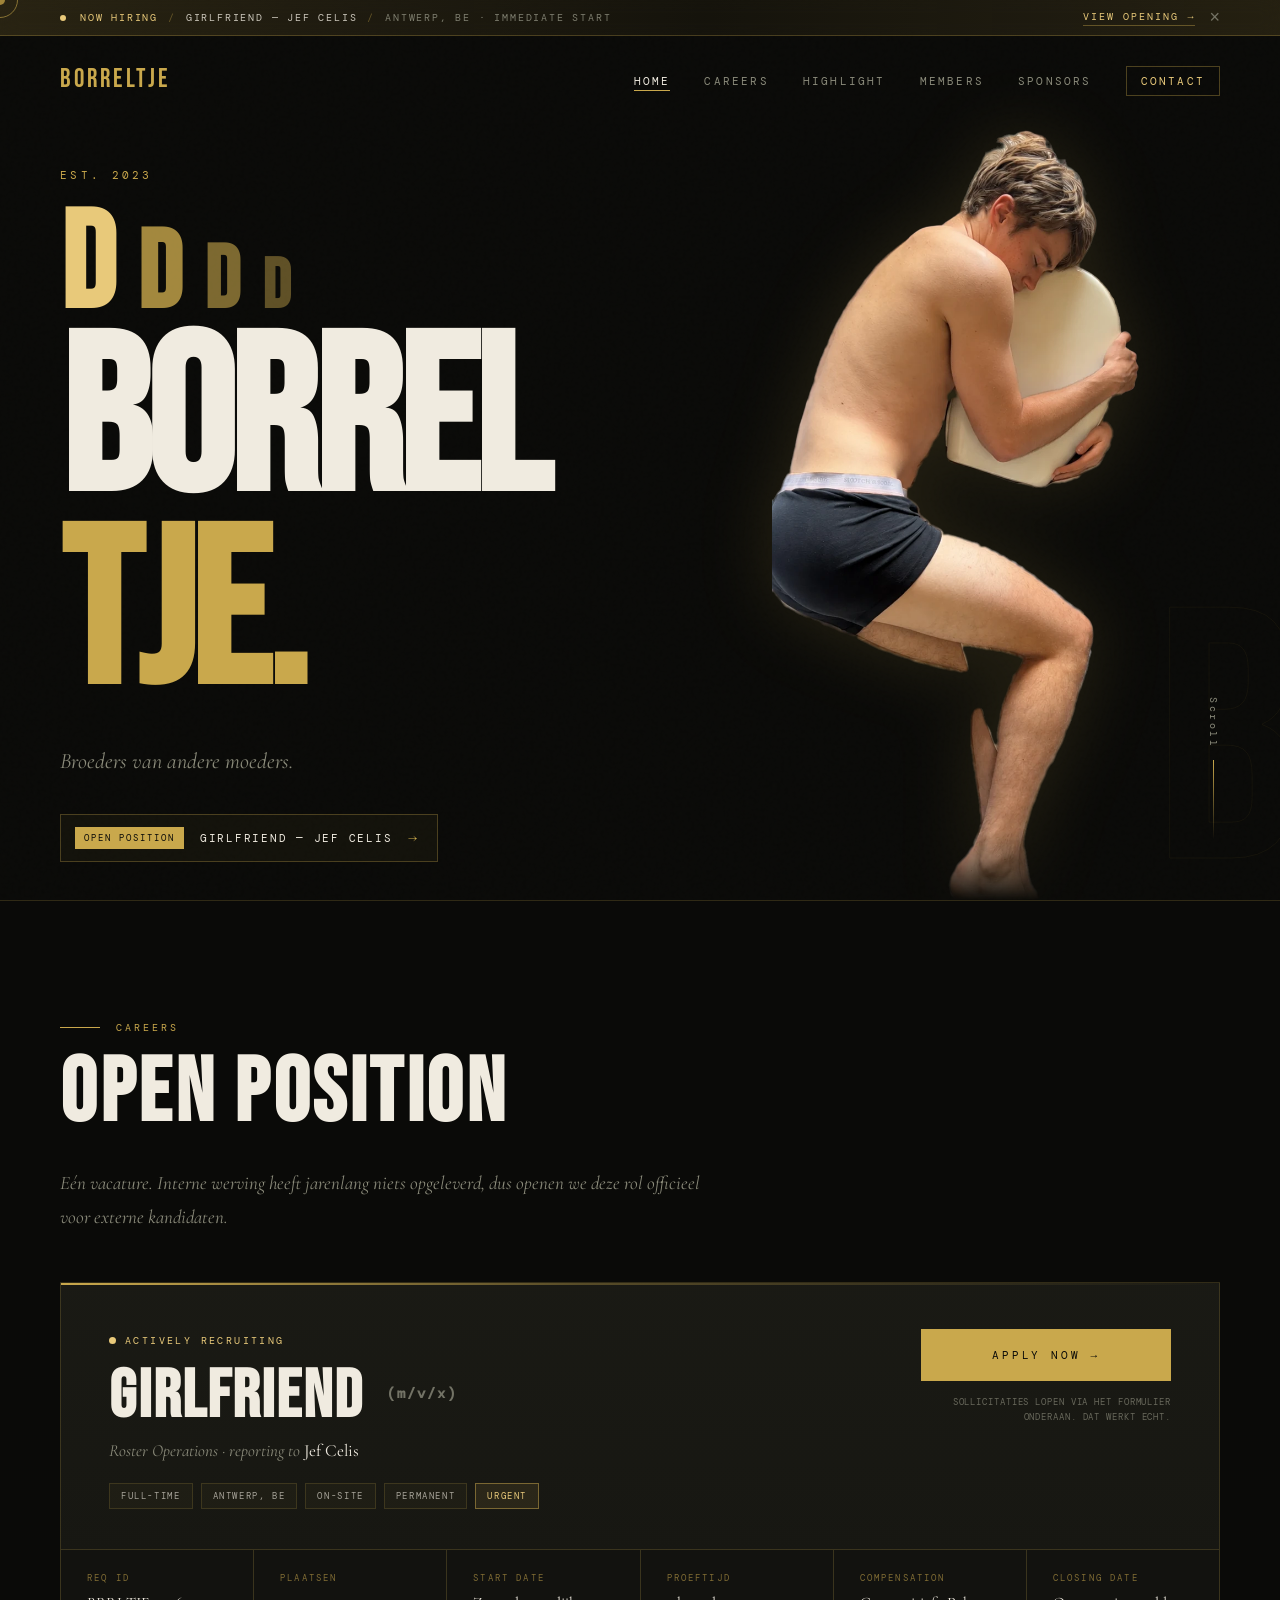
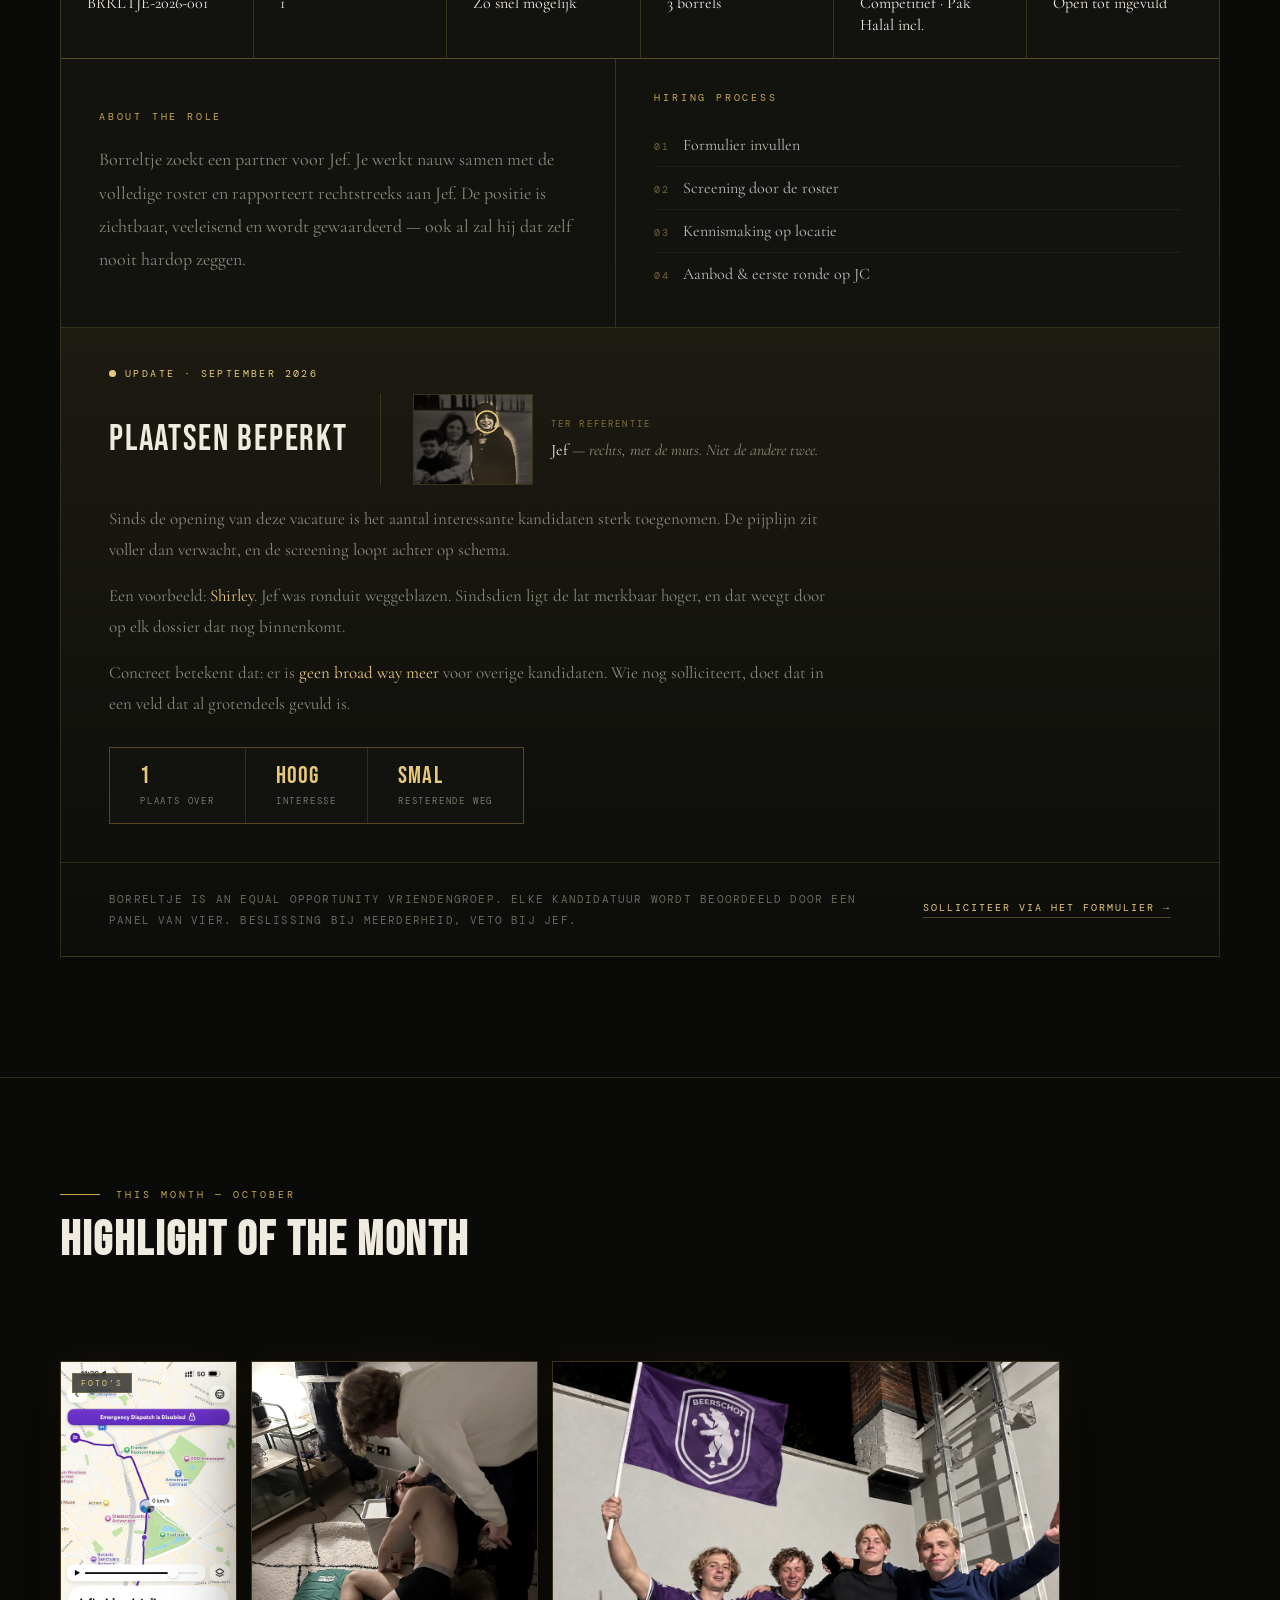
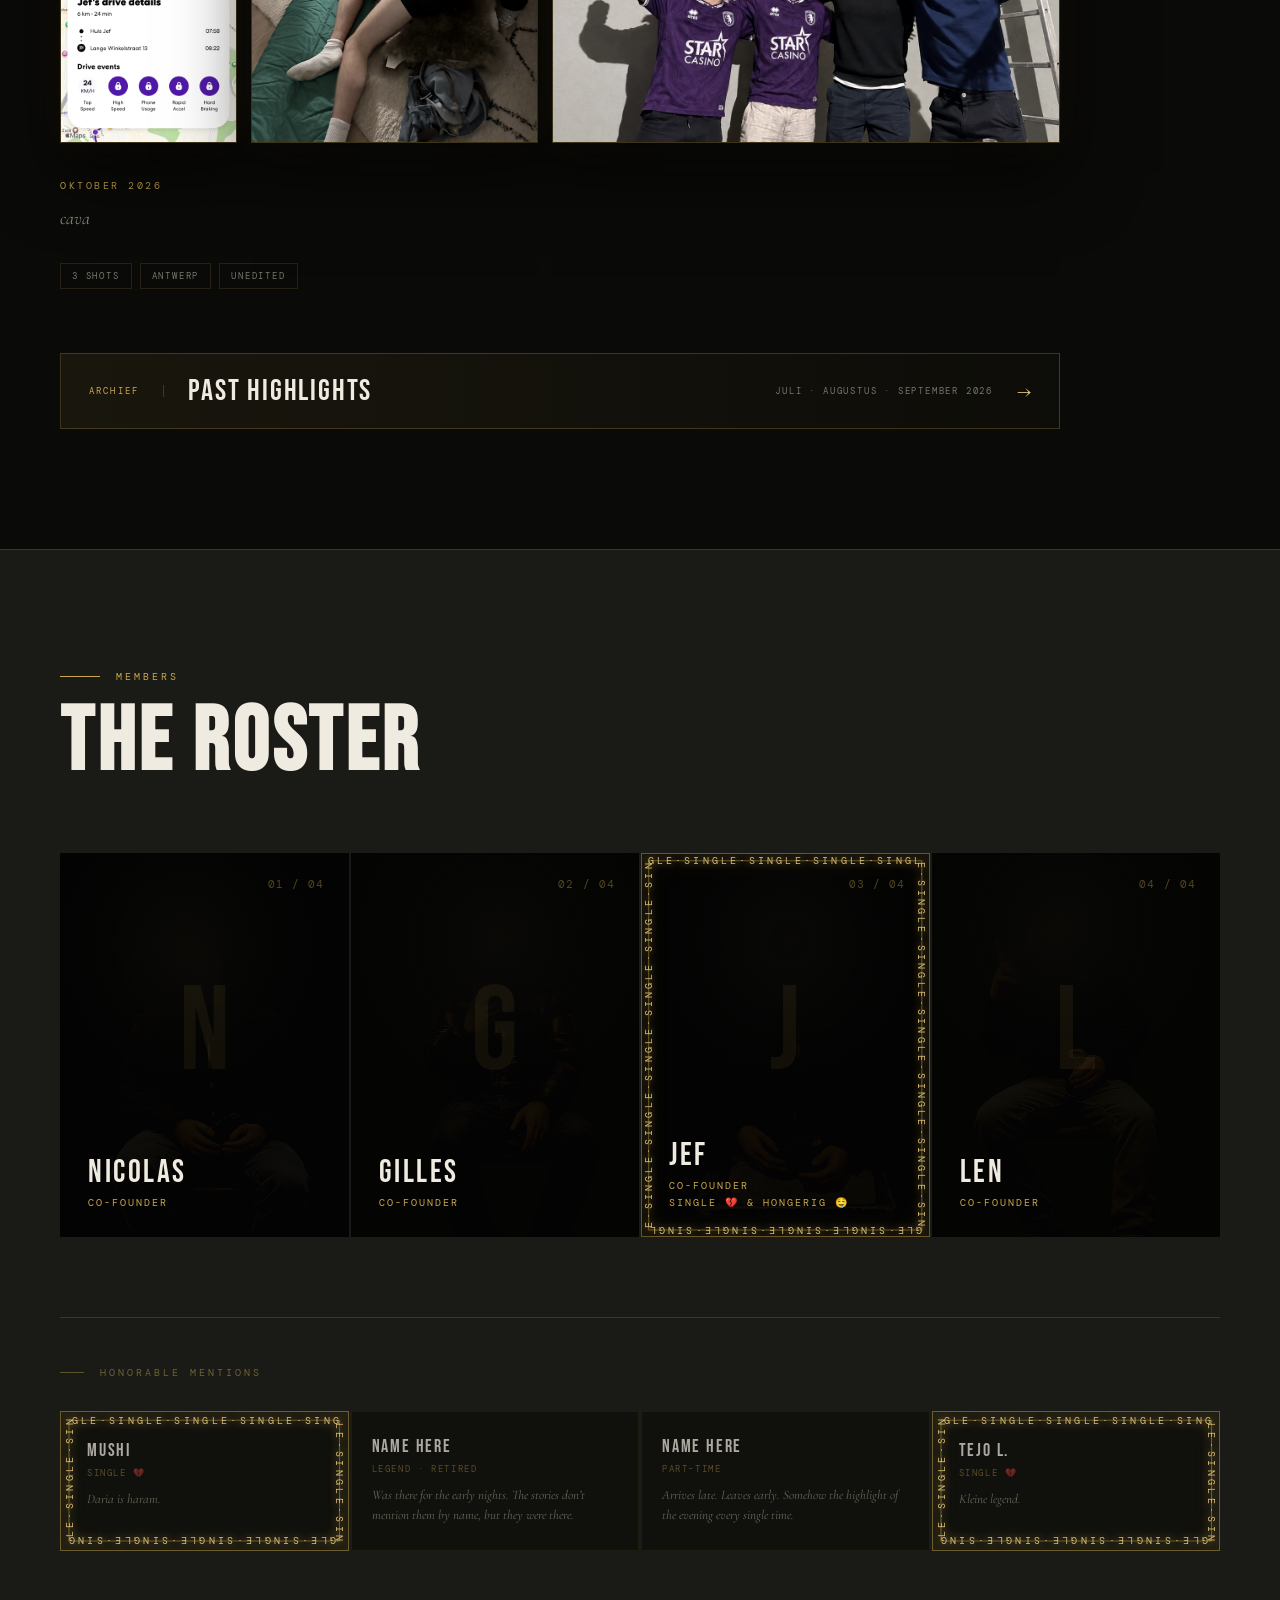
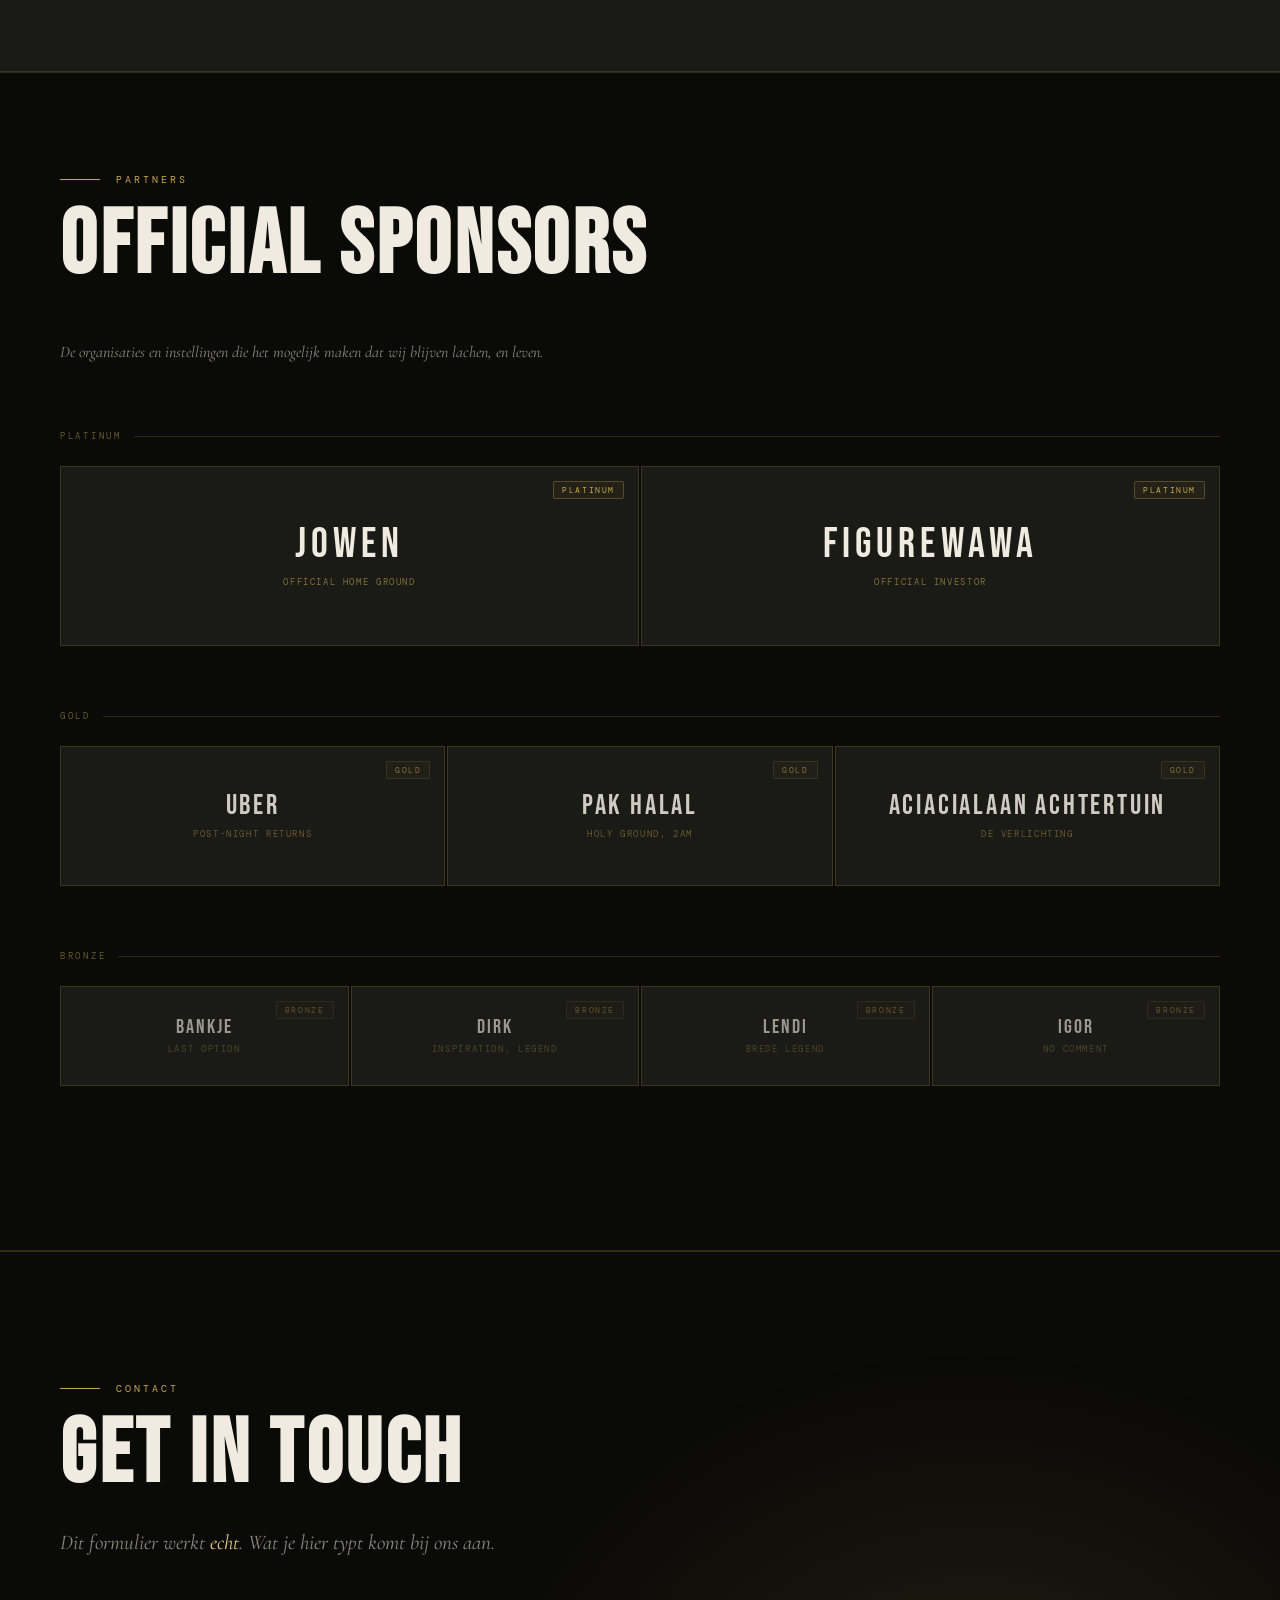
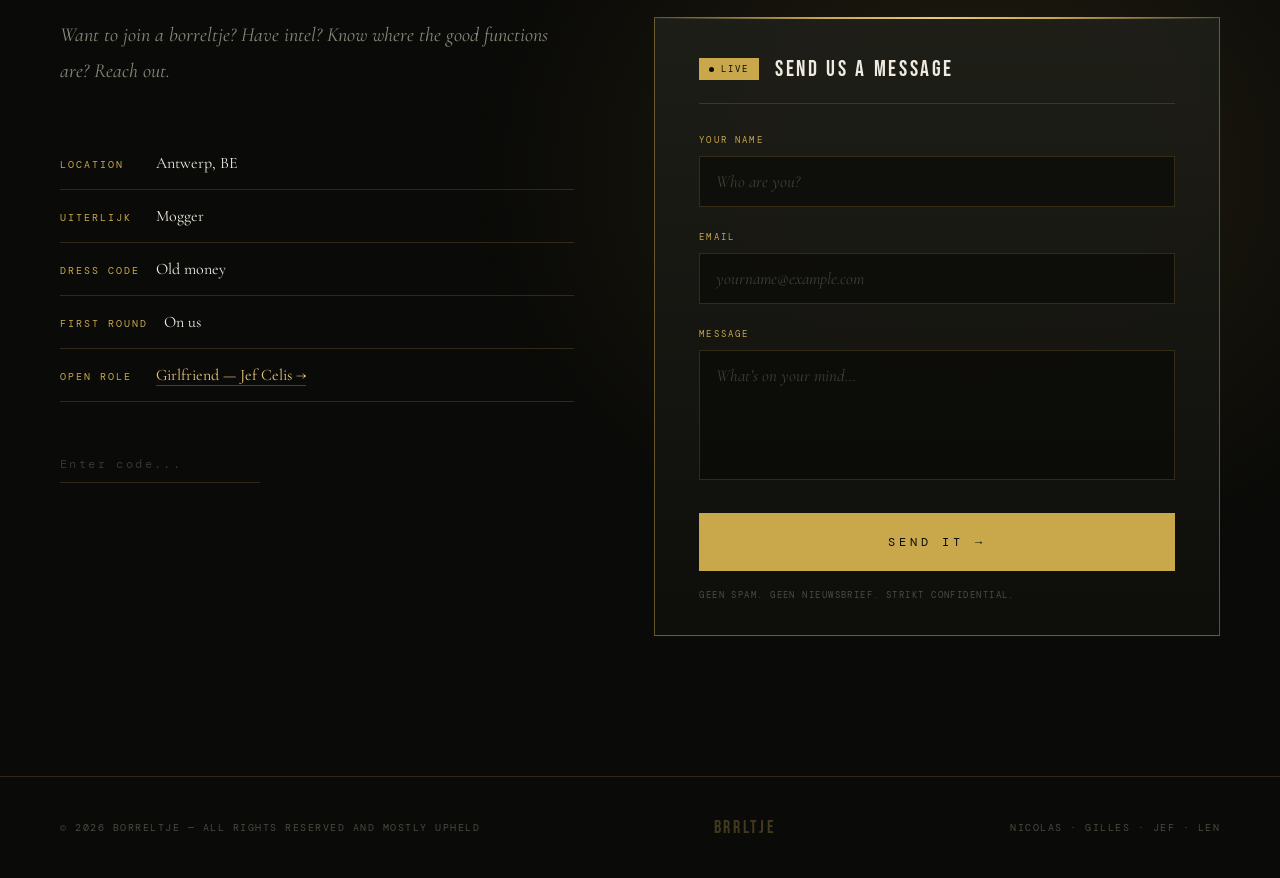
==== commit b21a1383: "Vacancy notice: "brede weg" -> "broad way" Co-Authored-By: Claude Opus 5.5 <noreply@anthropic.com>" ====
--- a/index.html
+++ b/index.html
@@ -166,7 +166,7 @@
         lat merkbaar hoger, en dat weegt door op elk dossier dat nog binnenkomt.
       </p>
       <p class="job-notice-text">
-        Concreet betekent dat: er is <strong>geen brede weg meer</strong> voor overige kandidaten.
+        Concreet betekent dat: er is <strong>geen broad way meer</strong> voor overige kandidaten.
         Wie nog solliciteert, doet dat in een veld dat al grotendeels gevuld is.
       </p>
       <div class="job-notice-stats">
